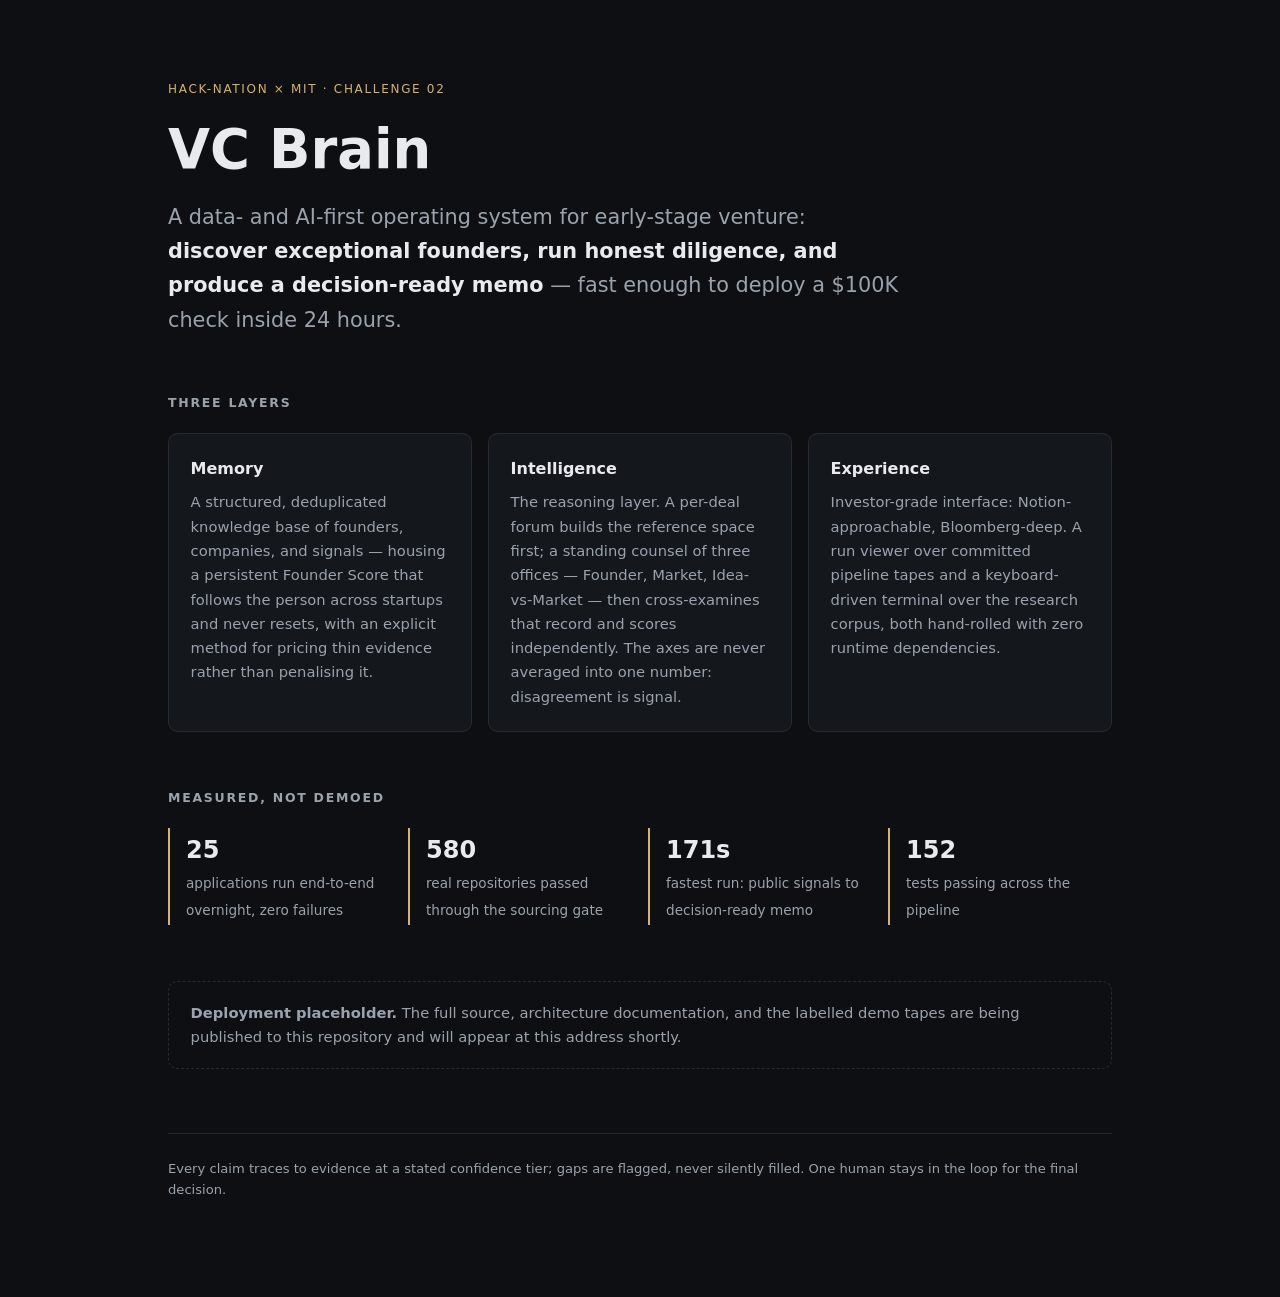
==== index.html @ b16a6fda "Deployment placeholder for the VC Brain submission Self-contained landing page plus the GitHub Pages" ====
<!doctype html>
<html lang="en">
<head>
<meta charset="utf-8">
<meta name="viewport" content="width=device-width, initial-scale=1">
<title>VC Brain — an AI operating system for early-stage venture</title>
<meta name="description" content="Discover exceptional founders, run honest diligence, and produce a decision-ready memo — fast enough to deploy a $100K check inside 24 hours.">
<style>
  :root {
    --bg: #0d0f12; --panel: #14171c; --line: #262b33;
    --ink: #e8eaed; --dim: #9aa3ad; --accent: #d8b26a;
  }
  * { box-sizing: border-box; }
  body {
    margin: 0; background: var(--bg); color: var(--ink);
    font: 16px/1.65 ui-sans-serif, -apple-system, "Segoe UI", Inter, system-ui, sans-serif;
    -webkit-font-smoothing: antialiased;
  }
  .wrap { max-width: 62rem; margin: 0 auto; padding: 5rem 1.5rem 6rem; }
  .eyebrow {
    font-size: .75rem; letter-spacing: .14em; text-transform: uppercase;
    color: var(--accent); margin: 0 0 1.25rem;
  }
  h1 { font-size: clamp(2.1rem, 6vw, 3.4rem); line-height: 1.1; margin: 0 0 1.25rem; font-weight: 600; }
  .lede { font-size: clamp(1.05rem, 2.4vw, 1.3rem); color: var(--dim); max-width: 46rem; margin: 0 0 3.5rem; }
  .lede strong { color: var(--ink); font-weight: 600; }
  h2 {
    font-size: .78rem; letter-spacing: .14em; text-transform: uppercase;
    color: var(--dim); margin: 3.5rem 0 1.25rem; font-weight: 600;
  }
  .layers { display: grid; gap: 1rem; grid-template-columns: repeat(auto-fit, minmax(15rem, 1fr)); }
  .card { background: var(--panel); border: 1px solid var(--line); border-radius: .6rem; padding: 1.35rem; }
  .card h3 { margin: 0 0 .5rem; font-size: 1rem; font-weight: 600; }
  .card p { margin: 0; color: var(--dim); font-size: .92rem; }
  .stats { display: grid; gap: 1rem; grid-template-columns: repeat(auto-fit, minmax(11rem, 1fr)); }
  .stat { border-left: 2px solid var(--accent); padding: .15rem 0 .15rem 1rem; }
  .stat b { display: block; font-size: 1.5rem; font-weight: 600; font-variant-numeric: tabular-nums; }
  .stat span { color: var(--dim); font-size: .85rem; }
  .note {
    margin-top: 3.5rem; padding: 1.15rem 1.35rem; border: 1px dashed var(--line);
    border-radius: .6rem; color: var(--dim); font-size: .92rem;
  }
  footer { margin-top: 4rem; padding-top: 1.5rem; border-top: 1px solid var(--line); color: var(--dim); font-size: .82rem; }
  a { color: var(--accent); }
</style>
</head>
<body>
<div class="wrap">
  <p class="eyebrow">Hack-Nation × MIT · Challenge 02</p>
  <h1>VC Brain</h1>
  <p class="lede">
    A data- and AI-first operating system for early-stage venture: <strong>discover
    exceptional founders, run honest diligence, and produce a decision-ready memo</strong>
    — fast enough to deploy a $100K check inside 24 hours.
  </p>

  <h2>Three layers</h2>
  <div class="layers">
    <div class="card">
      <h3>Memory</h3>
      <p>A structured, deduplicated knowledge base of founders, companies, and signals —
      housing a persistent Founder Score that follows the person across startups and
      never resets, with an explicit method for pricing thin evidence rather than
      penalising it.</p>
    </div>
    <div class="card">
      <h3>Intelligence</h3>
      <p>The reasoning layer. A per-deal forum builds the reference space first; a
      standing counsel of three offices — Founder, Market, Idea-vs-Market — then
      cross-examines that record and scores independently. The axes are never
      averaged into one number: disagreement is signal.</p>
    </div>
    <div class="card">
      <h3>Experience</h3>
      <p>Investor-grade interface: Notion-approachable, Bloomberg-deep. A run viewer
      over committed pipeline tapes and a keyboard-driven terminal over the research
      corpus, both hand-rolled with zero runtime dependencies.</p>
    </div>
  </div>

  <h2>Measured, not demoed</h2>
  <div class="stats">
    <div class="stat"><b>25</b><span>applications run end-to-end overnight, zero failures</span></div>
    <div class="stat"><b>580</b><span>real repositories passed through the sourcing gate</span></div>
    <div class="stat"><b>171s</b><span>fastest run: public signals to decision-ready memo</span></div>
    <div class="stat"><b>152</b><span>tests passing across the pipeline</span></div>
  </div>

  <p class="note">
    <strong>Deployment placeholder.</strong> The full source, architecture
    documentation, and the labelled demo tapes are being published to this repository
    and will appear at this address shortly.
  </p>

  <footer>
    Every claim traces to evidence at a stated confidence tier; gaps are flagged, never
    silently filled. One human stays in the loop for the final decision.
  </footer>
</div>
</body>
</html>
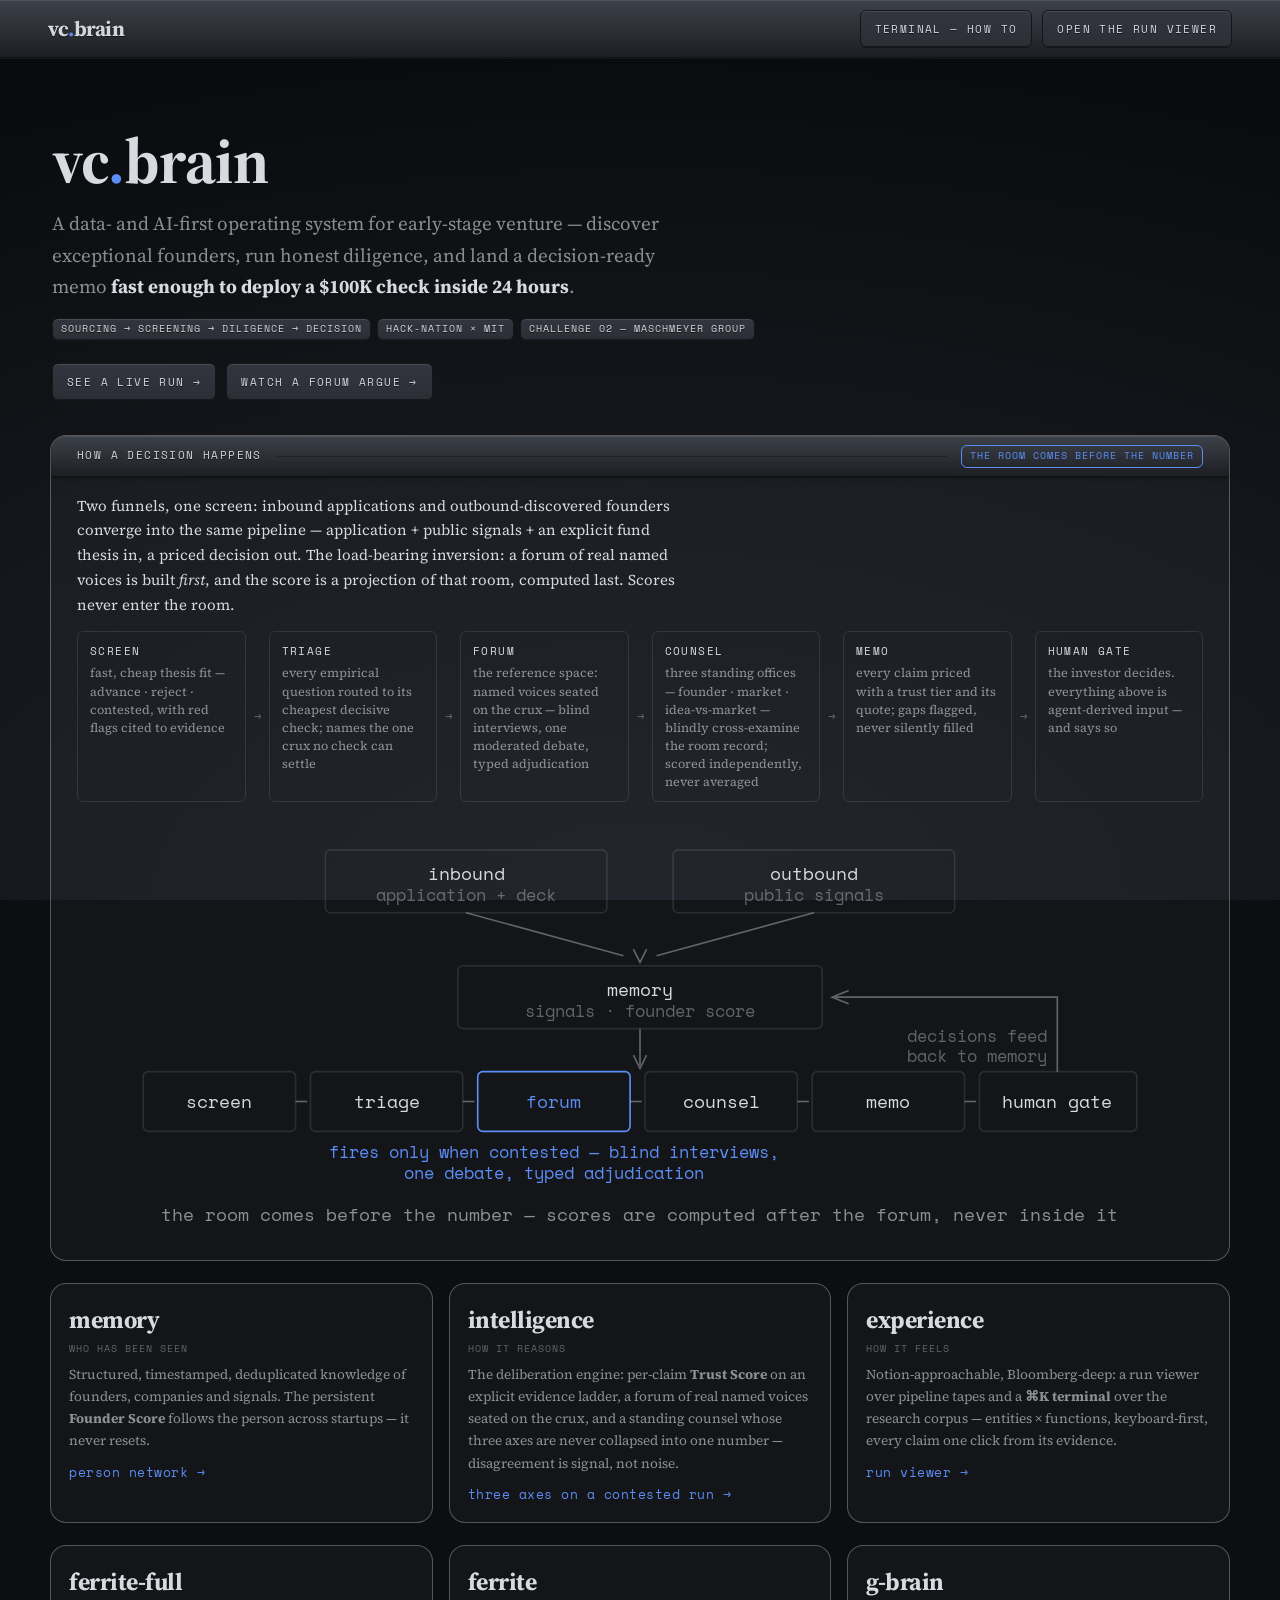
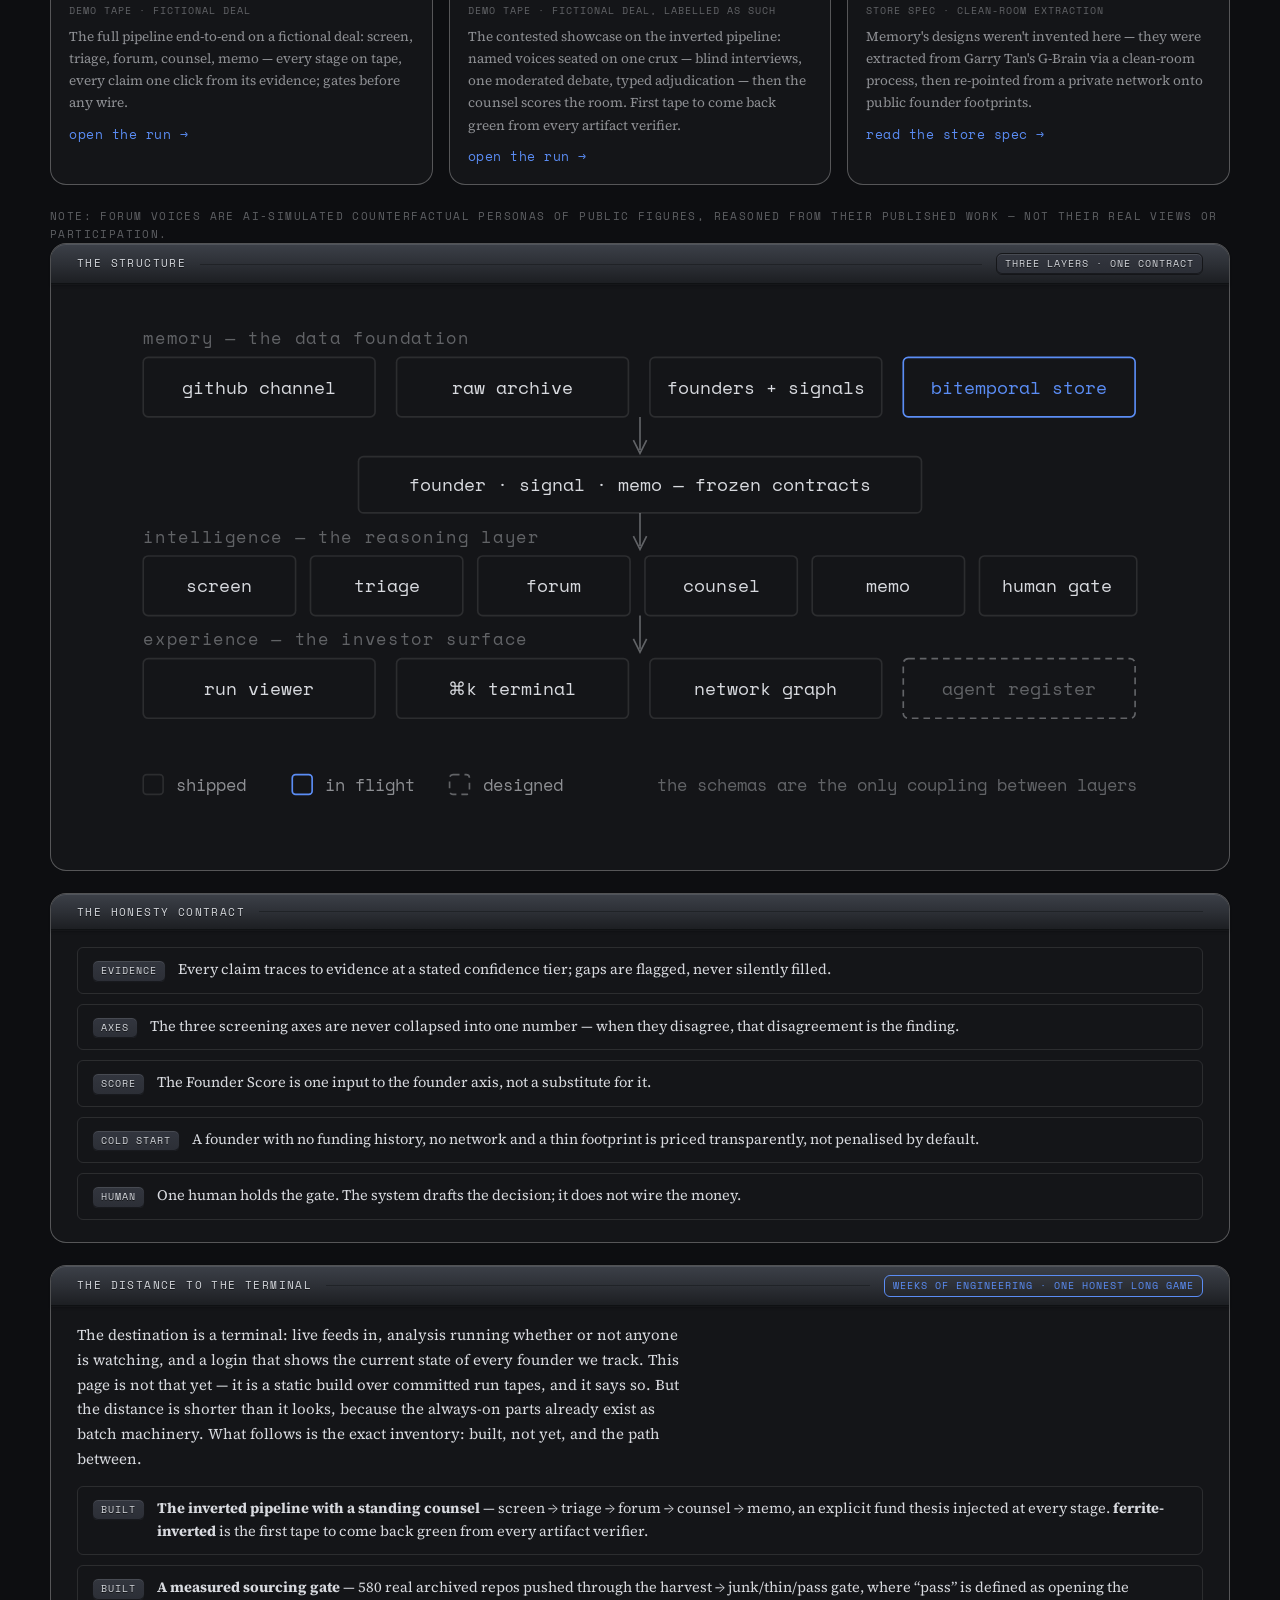
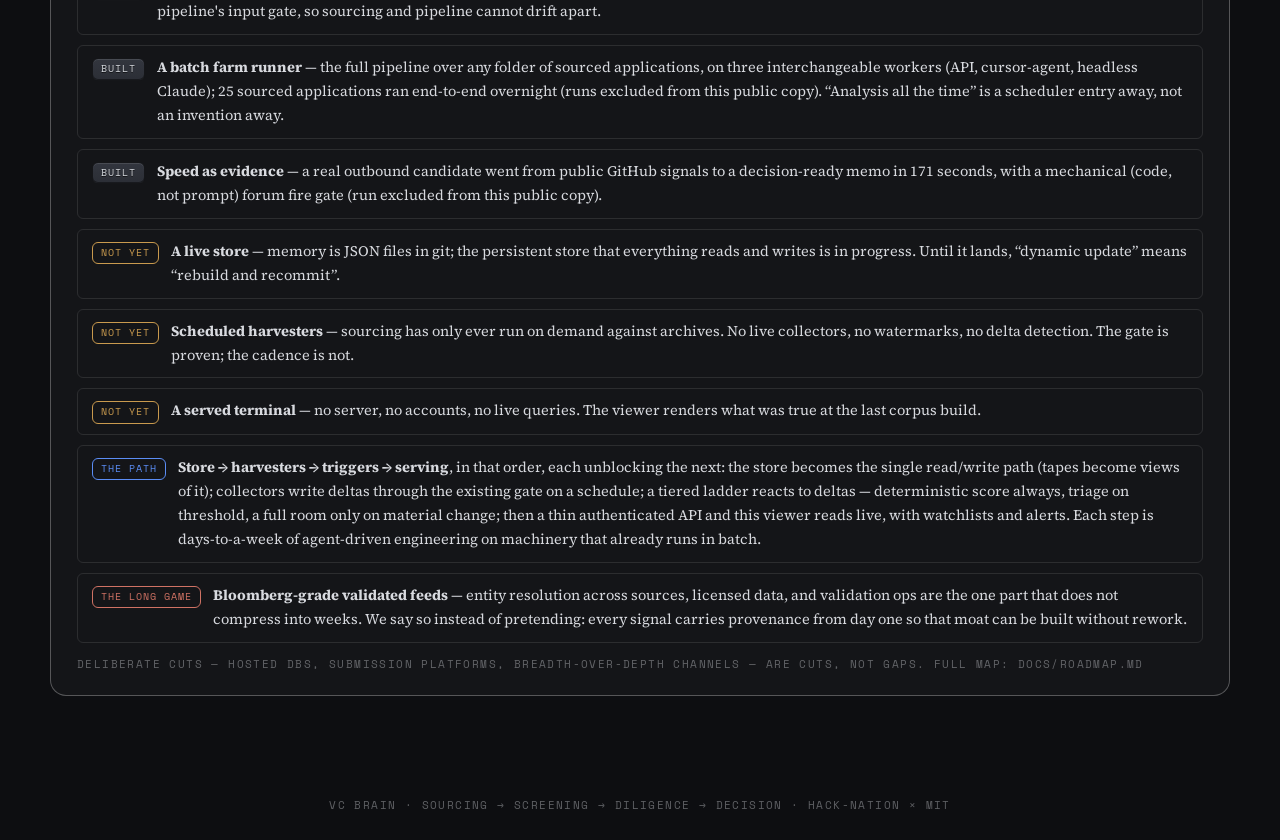
==== commit 517af6b6: "VC Brain — public hackathon submission Curated public export: intelligence pipeline (prompts, schema" ====
--- a/index.html
+++ b/index.html
@@ -1,101 +1,322 @@
-<!doctype html>
+<!DOCTYPE html>
 <html lang="en">
 <head>
-<meta charset="utf-8">
-<meta name="viewport" content="width=device-width, initial-scale=1">
-<title>VC Brain — an AI operating system for early-stage venture</title>
-<meta name="description" content="Discover exceptional founders, run honest diligence, and produce a decision-ready memo — fast enough to deploy a $100K check inside 24 hours.">
-<style>
-  :root {
-    --bg: #0d0f12; --panel: #14171c; --line: #262b33;
-    --ink: #e8eaed; --dim: #9aa3ad; --accent: #d8b26a;
-  }
-  * { box-sizing: border-box; }
-  body {
-    margin: 0; background: var(--bg); color: var(--ink);
-    font: 16px/1.65 ui-sans-serif, -apple-system, "Segoe UI", Inter, system-ui, sans-serif;
-    -webkit-font-smoothing: antialiased;
-  }
-  .wrap { max-width: 62rem; margin: 0 auto; padding: 5rem 1.5rem 6rem; }
-  .eyebrow {
-    font-size: .75rem; letter-spacing: .14em; text-transform: uppercase;
-    color: var(--accent); margin: 0 0 1.25rem;
-  }
-  h1 { font-size: clamp(2.1rem, 6vw, 3.4rem); line-height: 1.1; margin: 0 0 1.25rem; font-weight: 600; }
-  .lede { font-size: clamp(1.05rem, 2.4vw, 1.3rem); color: var(--dim); max-width: 46rem; margin: 0 0 3.5rem; }
-  .lede strong { color: var(--ink); font-weight: 600; }
-  h2 {
-    font-size: .78rem; letter-spacing: .14em; text-transform: uppercase;
-    color: var(--dim); margin: 3.5rem 0 1.25rem; font-weight: 600;
-  }
-  .layers { display: grid; gap: 1rem; grid-template-columns: repeat(auto-fit, minmax(15rem, 1fr)); }
-  .card { background: var(--panel); border: 1px solid var(--line); border-radius: .6rem; padding: 1.35rem; }
-  .card h3 { margin: 0 0 .5rem; font-size: 1rem; font-weight: 600; }
-  .card p { margin: 0; color: var(--dim); font-size: .92rem; }
-  .stats { display: grid; gap: 1rem; grid-template-columns: repeat(auto-fit, minmax(11rem, 1fr)); }
-  .stat { border-left: 2px solid var(--accent); padding: .15rem 0 .15rem 1rem; }
-  .stat b { display: block; font-size: 1.5rem; font-weight: 600; font-variant-numeric: tabular-nums; }
-  .stat span { color: var(--dim); font-size: .85rem; }
-  .note {
-    margin-top: 3.5rem; padding: 1.15rem 1.35rem; border: 1px dashed var(--line);
-    border-radius: .6rem; color: var(--dim); font-size: .92rem;
-  }
-  footer { margin-top: 4rem; padding-top: 1.5rem; border-top: 1px solid var(--line); color: var(--dim); font-size: .82rem; }
-  a { color: var(--accent); }
-</style>
+  <meta charset="utf-8">
+  <title>vc.brain — a data- and AI-first operating system for early-stage venture</title>
+  <meta name="viewport" content="width=device-width,initial-scale=1">
+  <link rel="preconnect" href="https://fonts.googleapis.com">
+  <link rel="preconnect" href="https://fonts.gstatic.com" crossorigin>
+  <link href="https://fonts.googleapis.com/css2?family=Source+Serif+4:ital,opsz,wght@0,8..60,400;0,8..60,600;0,8..60,700;1,8..60,400&family=Space+Mono:wght@400;700&display=swap" rel="stylesheet">
+  <link rel="stylesheet" href="experience/skeleton.css">
+  <link rel="stylesheet" href="experience/app.css?v=2026-07-21-2">
+  <link rel="stylesheet" href="experience/landing.css?v=2026-07-19-1">
+  <link rel="stylesheet" href="experience/skins/alu.css">
+  <link rel="stylesheet" href="experience/skins/glass.css">
+  <script>
+    // Skin/theme LOCKED to dark aluminium (operator decision, bead
+    // vc-brain-toe.5, 2026-07-21) — matches the run viewer's lock. No
+    // switching, no localStorage branching; glass-driver never mounts.
+    document.documentElement.classList.add('skin-alu', 'theme-dark');
+  </script>
 </head>
 <body>
-<div class="wrap">
-  <p class="eyebrow">Hack-Nation × MIT · Challenge 02</p>
-  <h1>VC Brain</h1>
-  <p class="lede">
-    A data- and AI-first operating system for early-stage venture: <strong>discover
-    exceptional founders, run honest diligence, and produce a decision-ready memo</strong>
-    — fast enough to deploy a $100K check inside 24 hours.
-  </p>
-
-  <h2>Three layers</h2>
-  <div class="layers">
-    <div class="card">
-      <h3>Memory</h3>
-      <p>A structured, deduplicated knowledge base of founders, companies, and signals —
-      housing a persistent Founder Score that follows the person across startups and
-      never resets, with an explicit method for pricing thin evidence rather than
-      penalising it.</p>
+
+<div class="band-flash" aria-hidden="true"></div>
+
+<header class="topbar" data-skin="bar">
+  <a class="brand" href="./">vc<span class="brand-dot">.</span>brain</a>
+  <div class="topbar-tools">
+    <a class="sk-btn" data-skin="btn" href="experience/howto.html">terminal — how to</a>
+    <a class="sk-btn" data-skin="btn" href="experience/?run=ferrite-full&view=overview">open the run viewer</a>
+  </div>
+</header>
+
+<main class="land">
+
+  <section class="land-hero">
+    <h1>vc<span class="brand-dot">.</span>brain</h1>
+    <p class="land-tag">A data- and AI-first operating system for early-stage venture —
+      discover exceptional founders, run honest diligence, and land a decision-ready memo
+      <strong>fast enough to deploy a $100K check inside 24 hours</strong>.</p>
+    <div class="axis-chips">
+      <span class="sk-chip">sourcing → screening → diligence → decision</span>
+      <span class="sk-chip">hack-nation × mit</span>
+      <span class="sk-chip">challenge 02 — maschmeyer group</span>
     </div>
-    <div class="card">
-      <h3>Intelligence</h3>
-      <p>The reasoning layer. A per-deal forum builds the reference space first; a
-      standing counsel of three offices — Founder, Market, Idea-vs-Market — then
-      cross-examines that record and scores independently. The axes are never
-      averaged into one number: disagreement is signal.</p>
+    <div class="land-cta">
+      <a class="sk-btn" data-skin="btn" href="experience/?run=ferrite-full&view=overview">see a live run →</a>
+      <a class="sk-btn" data-skin="btn" href="experience/?run=ferrite-inverted&view=forum">watch a forum argue →</a>
     </div>
-    <div class="card">
-      <h3>Experience</h3>
-      <p>Investor-grade interface: Notion-approachable, Bloomberg-deep. A run viewer
-      over committed pipeline tapes and a keyboard-driven terminal over the research
-      corpus, both hand-rolled with zero runtime dependencies.</p>
+  </section>
+
+  <section class="run-card">
+    <div class="card-head"><span class="sk-label">how a decision happens</span><span class="rule"></span>
+      <span class="sk-chip blue">the room comes before the number</span></div>
+    <p class="flow-intro">Two funnels, one screen: inbound applications and outbound-discovered
+      founders converge into the same pipeline — application + public signals + an explicit
+      fund thesis in, a priced decision out. The load-bearing inversion: a forum of real
+      named voices is built <em>first</em>, and the score is a projection of that room,
+      computed last. Scores never enter the room.</p>
+    <div class="land-flow">
+      <div class="flow-step"><span class="sk-label">screen</span>
+        <p>fast, cheap thesis fit — advance · reject · contested, with red flags cited to evidence</p></div>
+      <span class="flow-arrow">→</span>
+      <div class="flow-step"><span class="sk-label">triage</span>
+        <p>every empirical question routed to its cheapest decisive check; names the one crux no check can settle</p></div>
+      <span class="flow-arrow">→</span>
+      <div class="flow-step"><span class="sk-label">forum</span>
+        <p>the reference space: named voices seated on the crux — blind interviews, one moderated debate, typed adjudication</p></div>
+      <span class="flow-arrow">→</span>
+      <div class="flow-step"><span class="sk-label">counsel</span>
+        <p>three standing offices — founder · market · idea-vs-market — blindly cross-examine the room record; scored independently, never averaged</p></div>
+      <span class="flow-arrow">→</span>
+      <div class="flow-step"><span class="sk-label">memo</span>
+        <p>every claim priced with a trust tier and its quote; gaps flagged, never silently filled</p></div>
+      <span class="flow-arrow">→</span>
+      <div class="flow-step"><span class="sk-label">human gate</span>
+        <p>the investor decides. everything above is agent-derived input — and says so</p></div>
     </div>
+    <svg width="100%" viewBox="0 0 680 252" role="img" aria-label="workflow: two funnels converge into memory, then screen, triage, forum, axes, memo, human gate; decisions feed back into memory" style="display:block;margin-top:18px">
+      <title>how a decision flows</title>
+      <g style="font-family:var(--font-mono);font-size:11px">
+        <rect x="150" y="18" width="170" height="38" rx="3" style="fill:none;stroke:var(--line-soft)"/>
+        <text x="235" y="36" text-anchor="middle" style="fill:var(--ink)">inbound</text>
+        <text x="235" y="49" text-anchor="middle" style="fill:var(--ink-faint);font-size:10px">application + deck</text>
+        <rect x="360" y="18" width="170" height="38" rx="3" style="fill:none;stroke:var(--line-soft)"/>
+        <text x="445" y="36" text-anchor="middle" style="fill:var(--ink)">outbound</text>
+        <text x="445" y="49" text-anchor="middle" style="fill:var(--ink-faint);font-size:10px">public signals</text>
+        <path d="M235 56 L330 82" style="stroke:var(--ink-faint);fill:none"/>
+        <path d="M445 56 L350 82" style="stroke:var(--ink-faint);fill:none"/>
+        <path d="M336 78 L340 86 L344 78" style="stroke:var(--ink-faint);fill:none"/>
+        <rect x="230" y="88" width="220" height="38" rx="3" style="fill:none;stroke:var(--line-soft)"/>
+        <text x="340" y="106" text-anchor="middle" style="fill:var(--ink)">memory</text>
+        <text x="340" y="119" text-anchor="middle" style="fill:var(--ink-faint);font-size:10px">signals · founder score</text>
+        <path d="M340 126 L340 148 M336 142 L340 150 L344 142" style="stroke:var(--ink-faint);fill:none"/>
+        <rect x="40" y="152" width="92" height="36" rx="3" style="fill:none;stroke:var(--line-soft)"/>
+        <text x="86" y="174" text-anchor="middle" style="fill:var(--ink)">screen</text>
+        <rect x="141" y="152" width="92" height="36" rx="3" style="fill:none;stroke:var(--line-soft)"/>
+        <text x="187" y="174" text-anchor="middle" style="fill:var(--ink)">triage</text>
+        <rect x="242" y="152" width="92" height="36" rx="3" style="fill:none;stroke:var(--blue)"/>
+        <text x="288" y="174" text-anchor="middle" style="fill:var(--blue)">forum</text>
+        <rect x="343" y="152" width="92" height="36" rx="3" style="fill:none;stroke:var(--line-soft)"/>
+        <text x="389" y="174" text-anchor="middle" style="fill:var(--ink)">counsel</text>
+        <rect x="444" y="152" width="92" height="36" rx="3" style="fill:none;stroke:var(--line-soft)"/>
+        <text x="490" y="174" text-anchor="middle" style="fill:var(--ink)">memo</text>
+        <rect x="545" y="152" width="95" height="36" rx="3" style="fill:none;stroke:var(--line-soft)"/>
+        <text x="592" y="174" text-anchor="middle" style="fill:var(--ink)">human gate</text>
+        <path d="M132 170 L139 170 M141 152 L141 152" style="stroke:var(--ink-faint)"/>
+        <path d="M233 170 L240 170" style="stroke:var(--ink-faint)"/>
+        <path d="M334 170 L341 170" style="stroke:var(--ink-faint)"/>
+        <path d="M435 170 L442 170" style="stroke:var(--ink-faint)"/>
+        <path d="M536 170 L543 170" style="stroke:var(--ink-faint)"/>
+        <path d="M592 152 L592 107 L458 107 M466 103 L456 107 L466 111" style="stroke:var(--ink-faint);fill:none"/>
+        <text x="586" y="134" text-anchor="end" style="fill:var(--ink-faint);font-size:10px">decisions feed</text>
+        <text x="586" y="146" text-anchor="end" style="fill:var(--ink-faint);font-size:10px">back to memory</text>
+        <text x="288" y="204" text-anchor="middle" style="fill:var(--blue);font-size:10px">fires only when contested — blind interviews,</text>
+        <text x="288" y="217" text-anchor="middle" style="fill:var(--blue);font-size:10px">one debate, typed adjudication</text>
+        <text x="340" y="242" text-anchor="middle" style="fill:var(--ink-muted)">the room comes before the number — scores are computed after the forum, never inside it</text>
+      </g>
+    </svg>
+  </section>
+
+  <div class="land-grid">
+    <a class="over-card" href="experience/?run=ferrite-inverted&view=network">
+      <span class="layer-name">memory</span>
+      <span class="layer-sub">who has been seen</span>
+      <p>Structured, timestamped, deduplicated knowledge of founders, companies and signals.
+        The persistent <strong>Founder Score</strong> follows the person across startups —
+        it never resets.</p>
+      <div class="card-go">person network →</div>
+    </a>
+    <a class="over-card" href="experience/?run=ferrite-inverted&view=axes">
+      <span class="layer-name">intelligence</span>
+      <span class="layer-sub">how it reasons</span>
+      <p>The deliberation engine: per-claim <strong>Trust Score</strong> on an explicit
+        evidence ladder, a forum of real named voices seated on the crux, and a standing
+        counsel whose three axes are never collapsed into one number — disagreement is
+        signal, not noise.</p>
+      <div class="card-go">three axes on a contested run →</div>
+    </a>
+    <a class="over-card" href="experience/?run=ferrite-full&view=overview">
+      <span class="layer-name">experience</span>
+      <span class="layer-sub">how it feels</span>
+      <p>Notion-approachable, Bloomberg-deep: a run viewer over pipeline tapes and a
+        <strong>⌘K terminal</strong> over the research corpus — entities × functions,
+        keyboard-first, every claim one click from its evidence.</p>
+      <div class="card-go">run viewer →</div>
+    </a>
   </div>
 
-  <h2>Measured, not demoed</h2>
-  <div class="stats">
-    <div class="stat"><b>25</b><span>applications run end-to-end overnight, zero failures</span></div>
-    <div class="stat"><b>580</b><span>real repositories passed through the sourcing gate</span></div>
-    <div class="stat"><b>171s</b><span>fastest run: public signals to decision-ready memo</span></div>
-    <div class="stat"><b>152</b><span>tests passing across the pipeline</span></div>
+  <div class="land-grid">
+    <a class="over-card" href="experience/?run=ferrite-full&view=overview">
+      <span class="layer-name">ferrite-full</span>
+      <span class="layer-sub">demo tape · fictional deal</span>
+      <p>The full pipeline end-to-end on a fictional deal: screen, triage, forum, counsel,
+        memo — every stage on tape, every claim one click from its evidence; gates before
+        any wire.</p>
+      <div class="card-go">open the run →</div>
+    </a>
+    <a class="over-card" href="experience/?run=ferrite-inverted&view=overview">
+      <span class="layer-name">ferrite</span>
+      <span class="layer-sub">demo tape · fictional deal, labelled as such</span>
+      <p>The contested showcase on the inverted pipeline: named voices seated on one crux —
+        blind interviews, one moderated debate, typed adjudication — then the counsel scores
+        the room. First tape to come back green from every artifact verifier.</p>
+      <div class="card-go">open the run →</div>
+    </a>
+    <a class="over-card" href="research/gbrain/specs/store-organ.md">
+      <span class="layer-name">g-brain</span>
+      <span class="layer-sub">store spec · clean-room extraction</span>
+      <p>Memory's designs weren't invented here — they were extracted from Garry Tan's
+        G-Brain via a clean-room process, then re-pointed from a private
+        network onto public founder footprints.</p>
+      <div class="card-go">read the store spec →</div>
+    </a>
   </div>
 
-  <p class="note">
-    <strong>Deployment placeholder.</strong> The full source, architecture
-    documentation, and the labelled demo tapes are being published to this repository
-    and will appear at this address shortly.
-  </p>
-
-  <footer>
-    Every claim traces to evidence at a stated confidence tier; gaps are flagged, never
-    silently filled. One human stays in the loop for the final decision.
-  </footer>
-</div>
+  <p class="ledger-note sk-label">note: forum voices are AI-simulated counterfactual personas
+    of public figures, reasoned from their published work — not their real views or
+    participation.</p>
+
+  <section class="run-card">
+    <div class="card-head"><span class="sk-label">the structure</span><span class="rule"></span>
+      <span class="sk-chip">three layers · one contract</span></div>
+    <svg width="100%" viewBox="0 0 680 330" role="img" aria-label="technical structure: memory, frozen contracts, intelligence, experience layers with build status" style="display:block">
+      <title>the technical structure</title>
+      <g style="font-family:var(--font-mono);font-size:11px">
+        <text x="40" y="26" style="fill:var(--ink-faint);font-size:10px;letter-spacing:1px">memory — the data foundation</text>
+        <rect x="40" y="34" width="140" height="36" rx="3" style="fill:none;stroke:var(--line-soft)"/>
+        <text x="110" y="56" text-anchor="middle" style="fill:var(--ink)">github channel</text>
+        <rect x="193" y="34" width="140" height="36" rx="3" style="fill:none;stroke:var(--line-soft)"/>
+        <text x="263" y="56" text-anchor="middle" style="fill:var(--ink)">raw archive</text>
+        <rect x="346" y="34" width="140" height="36" rx="3" style="fill:none;stroke:var(--line-soft)"/>
+        <text x="416" y="56" text-anchor="middle" style="fill:var(--ink)">founders + signals</text>
+        <rect x="499" y="34" width="140" height="36" rx="3" style="fill:none;stroke:var(--blue)"/>
+        <text x="569" y="56" text-anchor="middle" style="fill:var(--blue)">bitemporal store</text>
+        <path d="M340 70 L340 90 M336 84 L340 92 L344 84" style="stroke:var(--ink-faint);fill:none"/>
+        <rect x="170" y="94" width="340" height="34" rx="3" style="fill:none;stroke:var(--line-soft)"/>
+        <text x="340" y="115" text-anchor="middle" style="fill:var(--ink)">founder · signal · memo — frozen contracts</text>
+        <path d="M340 128 L340 148 M336 142 L340 150 L344 142" style="stroke:var(--ink-faint);fill:none"/>
+        <text x="40" y="146" style="fill:var(--ink-faint);font-size:10px;letter-spacing:1px">intelligence — the reasoning layer</text>
+        <rect x="40" y="154" width="92" height="36" rx="3" style="fill:none;stroke:var(--line-soft)"/>
+        <text x="86" y="176" text-anchor="middle" style="fill:var(--ink)">screen</text>
+        <rect x="141" y="154" width="92" height="36" rx="3" style="fill:none;stroke:var(--line-soft)"/>
+        <text x="187" y="176" text-anchor="middle" style="fill:var(--ink)">triage</text>
+        <rect x="242" y="154" width="92" height="36" rx="3" style="fill:none;stroke:var(--line-soft)"/>
+        <text x="288" y="176" text-anchor="middle" style="fill:var(--ink)">forum</text>
+        <rect x="343" y="154" width="92" height="36" rx="3" style="fill:none;stroke:var(--line-soft)"/>
+        <text x="389" y="176" text-anchor="middle" style="fill:var(--ink)">counsel</text>
+        <rect x="444" y="154" width="92" height="36" rx="3" style="fill:none;stroke:var(--line-soft)"/>
+        <text x="490" y="176" text-anchor="middle" style="fill:var(--ink)">memo</text>
+        <rect x="545" y="154" width="95" height="36" rx="3" style="fill:none;stroke:var(--line-soft)"/>
+        <text x="592" y="176" text-anchor="middle" style="fill:var(--ink)">human gate</text>
+        <path d="M340 190 L340 210 M336 204 L340 212 L344 204" style="stroke:var(--ink-faint);fill:none"/>
+        <text x="40" y="208" style="fill:var(--ink-faint);font-size:10px;letter-spacing:1px">experience — the investor surface</text>
+        <rect x="40" y="216" width="140" height="36" rx="3" style="fill:none;stroke:var(--line-soft)"/>
+        <text x="110" y="238" text-anchor="middle" style="fill:var(--ink)">run viewer</text>
+        <rect x="193" y="216" width="140" height="36" rx="3" style="fill:none;stroke:var(--line-soft)"/>
+        <text x="263" y="238" text-anchor="middle" style="fill:var(--ink)">⌘k terminal</text>
+        <rect x="346" y="216" width="140" height="36" rx="3" style="fill:none;stroke:var(--line-soft)"/>
+        <text x="416" y="238" text-anchor="middle" style="fill:var(--ink)">network graph</text>
+        <rect x="499" y="216" width="140" height="36" rx="3" style="fill:none;stroke:var(--ink-faint);stroke-dasharray:4 3"/>
+        <text x="569" y="238" text-anchor="middle" style="fill:var(--ink-faint)">agent register</text>
+        <rect x="40" y="286" width="12" height="12" rx="2" style="fill:none;stroke:var(--line-soft)"/>
+        <text x="60" y="296" style="fill:var(--ink-muted);font-size:10px">shipped</text>
+        <rect x="130" y="286" width="12" height="12" rx="2" style="fill:none;stroke:var(--blue)"/>
+        <text x="150" y="296" style="fill:var(--ink-muted);font-size:10px">in flight</text>
+        <rect x="225" y="286" width="12" height="12" rx="2" style="fill:none;stroke:var(--ink-faint);stroke-dasharray:4 3"/>
+        <text x="245" y="296" style="fill:var(--ink-muted);font-size:10px">designed</text>
+        <text x="640" y="296" text-anchor="end" style="fill:var(--ink-faint);font-size:10px">the schemas are the only coupling between layers</text>
+      </g>
+    </svg>
+  </section>
+
+  <section class="run-card">
+    <div class="card-head"><span class="sk-label">the honesty contract</span><span class="rule"></span></div>
+    <ul class="commit-list">
+      <li><span class="sk-chip">evidence</span><span>Every claim traces to evidence at a stated
+        confidence tier; gaps are flagged, never silently filled.</span></li>
+      <li><span class="sk-chip">axes</span><span>The three screening axes are never collapsed into
+        one number — when they disagree, that disagreement is the finding.</span></li>
+      <li><span class="sk-chip">score</span><span>The Founder Score is one input to the founder
+        axis, not a substitute for it.</span></li>
+      <li><span class="sk-chip">cold start</span><span>A founder with no funding history, no
+        network and a thin footprint is priced transparently, not penalised by default.</span></li>
+      <li><span class="sk-chip">human</span><span>One human holds the gate. The system drafts the
+        decision; it does not wire the money.</span></li>
+    </ul>
+  </section>
+
+  <section class="run-card">
+    <div class="card-head"><span class="sk-label">the distance to the terminal</span><span class="rule"></span>
+      <span class="sk-chip blue">weeks of engineering · one honest long game</span></div>
+    <p class="flow-intro">The destination is a terminal: live feeds in, analysis running whether
+      or not anyone is watching, and a login that shows the current state of every founder we
+      track. This page is not that yet — it is a static build over committed run tapes, and it
+      says so. But the distance is shorter than it looks, because the always-on parts already
+      exist as batch machinery. What follows is the exact inventory: built, not yet, and the
+      path between.</p>
+    <ul class="dir-list">
+      <li><span class="sk-chip">built</span><span><strong>The inverted pipeline with a standing
+        counsel</strong> — screen → triage → forum → counsel → memo, an explicit fund thesis
+        injected at every stage. <strong>ferrite-inverted</strong> is the first tape to come back
+        green from every artifact verifier.</span></li>
+      <li><span class="sk-chip">built</span><span><strong>A measured sourcing gate</strong> —
+        580 real archived repos pushed through the harvest → junk/thin/pass gate, where “pass” is
+        defined as opening the pipeline's input gate, so sourcing and pipeline cannot drift
+        apart.</span></li>
+      <li><span class="sk-chip">built</span><span><strong>A batch farm runner</strong> — the full
+        pipeline over any folder of sourced applications, on three interchangeable workers
+        (API, cursor-agent, headless Claude); 25 sourced applications ran end-to-end overnight (runs excluded from this public copy).
+        “Analysis all the time” is a scheduler entry away, not an invention away.</span></li>
+      <li><span class="sk-chip">built</span><span><strong>Speed as evidence</strong> — a real outbound
+        candidate went from public GitHub signals to a decision-ready memo in
+        171 seconds, with a mechanical (code, not prompt) forum fire gate (run excluded
+        from this public copy).</span></li>
+      <li><span class="sk-chip warn">not yet</span><span><strong>A live store</strong> — memory
+        is JSON files in git; the persistent store that everything reads and writes is in
+        progress. Until it lands, “dynamic update” means “rebuild and recommit”.</span></li>
+      <li><span class="sk-chip warn">not yet</span><span><strong>Scheduled harvesters</strong> —
+        sourcing has only ever run on demand against archives. No live collectors, no
+        watermarks, no delta detection. The gate is proven; the cadence is not.</span></li>
+      <li><span class="sk-chip warn">not yet</span><span><strong>A served terminal</strong> —
+        no server, no accounts, no live queries. The viewer renders what was true at the last
+        corpus build.</span></li>
+      <li><span class="sk-chip blue">the path</span><span><strong>Store → harvesters → triggers →
+        serving</strong>, in that order, each unblocking the next: the store becomes the single
+        read/write path (tapes become views of it); collectors write deltas through the existing
+        gate on a schedule; a tiered ladder reacts to deltas — deterministic score always, triage
+        on threshold, a full room only on material change; then a thin authenticated API and this
+        viewer reads live, with watchlists and alerts. Each step is days-to-a-week of
+        agent-driven engineering on machinery that already runs in batch.</span></li>
+      <li><span class="sk-chip bad">the long game</span><span><strong>Bloomberg-grade validated
+        feeds</strong> — entity resolution across sources, licensed data, and validation ops are
+        the one part that does not compress into weeks. We say so instead of pretending: every
+        signal carries provenance from day one so that moat can be built without
+        rework.</span></li>
+    </ul>
+    <p class="ledger-note sk-label">deliberate cuts — hosted DBs, submission platforms,
+      breadth-over-depth channels — are cuts, not gaps. full map: docs/ROADMAP.md</p>
+  </section>
+
+</main>
+
+<footer class="site-footer sk-label">
+  vc brain · sourcing → screening → diligence → decision · hack-nation × mit
+</footer>
+
+<script type="module">
+  // Scroll progress drives the skins' dichroic ring (same var the app writes).
+  let ticking = false;
+  const write = () => {
+    ticking = false;
+    const max = Math.max(1, document.documentElement.scrollHeight - innerHeight);
+    document.documentElement.style.setProperty('--scroll',
+      String(Math.min(1, Math.max(0, scrollY / max))));
+  };
+  addEventListener('scroll', () => {
+    if (!ticking) { ticking = true; requestAnimationFrame(write); }
+  }, { passive: true });
+</script>
 </body>
 </html>
--- a/experience/skeleton.css
+++ b/experience/skeleton.css
@@ -0,0 +1,162 @@
+/* ════════════════════════════════════════════════════════════════════════
+   VC BRAIN — SKELETON LAYER
+   The reveal-0 reference, per the author's private gallery shell contract: page wash +
+   thin 1px outline per element + glyph ink. NO material lives here — no
+   gradients, no bevels, no engraved shadows. Reactivity is BLUE ONLY
+   (hover = blue glow, press/activation = blue glyph). Skins are separate
+   layers (skins/*.css + optional driver) scoped under html.skin-* classes;
+   with no skin class this file IS the shipped look, byte-identical.
+   Source idiom: the author's private gallery system (skeleton layer).
+   ═══════════════════════════════════════════════════════════════════════ */
+
+:root {
+  --page-bg: #e6e1d8;
+  --page-wash: radial-gradient(125% 95% at 50% 0%, #ece9e3 0%, #d3cec5 58%, #bfbab0 100%);
+  --ink: #1f1f1f;
+  --ink-muted: rgba(31, 31, 31, 0.62);
+  --ink-faint: rgba(31, 31, 31, 0.4);
+  --line: rgba(0, 0, 0, 0.22);
+  --line-soft: rgba(0, 0, 0, 0.11);
+  --blue: #2f6df0;
+  --blue-glow: rgba(58, 123, 213, 0.38);
+  --ok: #3e7d52;
+  --warn: #a8742a;
+  --bad: #b04a3c;
+  --card-bg: rgba(255, 255, 255, 0.28);
+
+  --font-serif: 'Source Serif 4', serif;
+  --font-mono: 'Space Mono', monospace;
+  --line-height: 1.65;
+  --header-spacing: -0.5px;
+
+  /* subscript-button geometry, verbatim gallery tokens */
+  --sub-font-size: 11px;
+  --sub-letter-spacing: 1.4px;
+  --sub-radius: 6px;
+  --sub-pad-v: 9px;
+  --sub-pad-h: 14px;
+
+  --trans-fast: 0.3s ease;
+  --sk-hover-glow: 0 0 8px var(--blue-glow);
+  --sk-press-glow: 0 0 10px rgba(58, 123, 213, 0.5);
+  --scroll: 0; /* page scroll progress 0..1, driven by app.js for skin motion */
+  --col-width: 1180px; /* ONE central column token, all views (plan 23 §B2) */
+}
+
+html.theme-dark {
+  --page-bg: #0d0e11;
+  --page-wash: radial-gradient(125% 95% at 50% 100%, #1b1e25 0%, #14161b 56%, #0a0b0e 100%);
+  --ink: #d8dadf;
+  --ink-muted: rgba(216, 218, 223, 0.62);
+  --ink-faint: rgba(216, 218, 223, 0.4);
+  --line: rgba(255, 255, 255, 0.28);
+  --line-soft: rgba(255, 255, 255, 0.1);
+  --blue: #5b8df5;
+  --ok: #5da878;
+  --warn: #c99a4e;
+  --bad: #cf7264;
+  --card-bg: rgba(255, 255, 255, 0.03);
+}
+
+* { box-sizing: border-box; }
+
+html, body {
+  margin: 0;
+  padding: 0;
+  overflow-x: clip; /* viewport-bounded; wide content must wrap, never scroll */
+}
+
+body {
+  background-color: var(--page-bg);
+  color: var(--ink);
+  font-family: var(--font-serif);
+  font-size: 16px;
+  line-height: var(--line-height);
+  transition: background-color var(--trans-fast), color var(--trans-fast);
+}
+
+/* Fixed page wash as a pseudo-element — background-attachment:fixed triggers
+   compositor repaint bugs in embedded Chrome panes, this doesn't. */
+body::before {
+  content: '';
+  position: fixed;
+  inset: 0;
+  z-index: -2;
+  background-image: var(--page-wash);
+  transition: opacity var(--trans-fast);
+}
+
+h1, h2, h3, h4 {
+  font-family: var(--font-serif);
+  font-weight: 600;
+  letter-spacing: var(--header-spacing);
+  margin: 0;
+}
+
+/* ── skeleton primitives: shape + outline + blue reactivity, nothing else ── */
+
+.sk-panel {
+  background: var(--card-bg);
+  border: 1px solid var(--line);
+  border-radius: var(--sub-radius);
+}
+
+.sk-btn {
+  font-family: var(--font-mono);
+  font-size: var(--sub-font-size);
+  letter-spacing: var(--sub-letter-spacing);
+  text-transform: uppercase;
+  color: var(--ink);
+  background: transparent;
+  border: 1px solid var(--line);
+  border-radius: var(--sub-radius);
+  padding: var(--sub-pad-v) var(--sub-pad-h);
+  cursor: pointer;
+  transition: box-shadow var(--trans-fast), color var(--trans-fast);
+}
+.sk-btn:hover,
+.sk-btn:focus-visible {
+  box-shadow: var(--sk-hover-glow);
+  outline: none;
+}
+.sk-btn:active {
+  box-shadow: var(--sk-press-glow);
+  color: var(--blue);
+}
+.sk-btn[aria-pressed="true"],
+.sk-btn[aria-selected="true"],
+.sk-btn.active {
+  color: var(--blue);
+  border-color: var(--blue);
+}
+
+.sk-chip {
+  display: inline-block;
+  font-family: var(--font-mono);
+  font-size: 10px;
+  letter-spacing: 1px;
+  text-transform: uppercase;
+  border: 1px solid var(--line);
+  border-radius: var(--sub-radius);
+  padding: 2px 8px;
+  color: var(--ink-muted);
+  max-width: 100%;
+  white-space: normal;
+  overflow-wrap: anywhere;
+  vertical-align: middle;
+}
+.sk-chip.ok    { color: var(--ok);   border-color: var(--ok); }
+.sk-chip.warn  { color: var(--warn); border-color: var(--warn); }
+.sk-chip.bad   { color: var(--bad);  border-color: var(--bad); }
+.sk-chip.blue  { color: var(--blue); border-color: var(--blue); }
+
+.sk-label {
+  font-family: var(--font-mono);
+  font-size: var(--sub-font-size);
+  letter-spacing: var(--sub-letter-spacing);
+  text-transform: uppercase;
+  color: var(--ink-faint);
+}
+
+.mono { font-family: var(--font-mono); overflow-wrap: anywhere; }
+.muted { color: var(--ink-muted); }
--- a/experience/app.css
+++ b/experience/app.css
@@ -0,0 +1,475 @@
+/* Run-viewer app shell + content layout. STRUCTURE ONLY — material lives in
+   skins/*.css scoped under html.skin-*; skeleton.css is the resting look.
+   Overflow contract: viewport-bounded — long tokens wrap (overflow-wrap:
+   anywhere), flex/grid children get min-width:0. */
+
+body { padding: 0 clamp(16px, 4vw, 48px); }
+
+/* ── topbar: brand · view menu · tools ──────────────────────────────────── */
+.topbar {
+  position: sticky;
+  top: 0;
+  z-index: 20;
+  display: flex;
+  align-items: center;
+  justify-content: space-between;
+  gap: 14px;
+  flex-wrap: wrap;
+  margin: 0 clamp(-48px, -4vw, -16px);
+  padding: 10px clamp(16px, 4vw, 48px);
+  border-bottom: 1px solid var(--line-soft);
+  view-transition-name: topbar; /* frozen while views slide (gallery law) */
+}
+.brand {
+  font-family: var(--font-serif);
+  font-weight: 700;
+  font-size: 21px;
+  letter-spacing: var(--header-spacing);
+  color: inherit;
+  text-decoration: none;
+}
+.brand-dot { color: var(--blue); }
+.topbar-tools { display: flex; align-items: center; gap: 10px; flex-wrap: wrap; justify-content: flex-end; }
+
+/* ── view menu: kleos segmented bar — square hairline-seamed chips in a
+   bezel; only outer corners round; active chip goes blue ───────────────── */
+.view-menu {
+  display: inline-flex;
+  flex-wrap: wrap; /* kleos law: the bar wraps, the page never scrolls */
+  justify-content: center;
+  gap: 0;
+  padding: 4px;
+  border: 1px solid var(--line);
+  border-radius: 10px;
+  min-width: 0;
+  max-width: 100%;
+}
+.view-tab {
+  border: 0;
+  border-left: 1px solid var(--line-soft);
+  border-radius: 0;
+  padding: 7px 14px;
+  font-weight: 600;
+}
+.view-tab:first-of-type { border-left: 0; border-radius: 6px 0 0 6px; }
+.view-tab:last-of-type { border-radius: 0 6px 6px 0; }
+.view-tab[aria-selected="true"] {
+  border-color: transparent;
+  text-shadow: 0 0 6px rgba(58, 123, 213, 0.45);
+  box-shadow: 0 0 8px rgba(58, 123, 213, 0.32);
+}
+
+/* ── view-state machine: body[data-view-state] swaps sections in place ──── */
+.view { display: none; }
+body[data-view-state="overview"] #view-overview,
+body:not([data-view-state]) #view-overview { display: block; }
+body[data-view-state="screen"] #view-screen { display: block; }
+body[data-view-state="triage"] #view-triage { display: block; }
+body[data-view-state="axes"] #view-axes { display: block; }
+body[data-view-state="forum"] #view-forum { display: block; }
+body[data-view-state="memo"] #view-memo { display: block; }
+body[data-view-state="network"] #view-network { display: block; }
+body[data-view-state="entity"] #view-entity { display: block; }
+
+/* Directional slide between views (gallery nav.js / shell.css law) */
+@keyframes vt-slide-out-left  { to   { opacity: 0; transform: translateX(-7%); filter: blur(6px); } }
+@keyframes vt-slide-in-right  { from { opacity: 0; transform: translateX(7%);  filter: blur(6px); } }
+@keyframes vt-slide-out-right { to   { opacity: 0; transform: translateX(7%);  filter: blur(6px); } }
+@keyframes vt-slide-in-left   { from { opacity: 0; transform: translateX(-7%); filter: blur(6px); } }
+@media (prefers-reduced-motion: no-preference) {
+  ::view-transition-old(root), ::view-transition-new(root),
+  ::view-transition-group(topbar) {
+    animation-duration: 460ms;
+    animation-timing-function: cubic-bezier(0.32, 0.72, 0, 1);
+  }
+  html[data-vt-dir="forward"]::view-transition-old(root) { animation-name: vt-slide-out-left; }
+  html[data-vt-dir="forward"]::view-transition-new(root) { animation-name: vt-slide-in-right; }
+  html[data-vt-dir="back"]::view-transition-old(root) { animation-name: vt-slide-out-right; }
+  html[data-vt-dir="back"]::view-transition-new(root) { animation-name: vt-slide-in-left; }
+}
+
+/* ── settings drawer ────────────────────────────────────────────────────── */
+.settings-drawer {
+  position: fixed;
+  top: 64px;
+  right: clamp(16px, 4vw, 48px);
+  z-index: 30;
+  width: min(340px, calc(100vw - 32px));
+  border: 1px solid var(--line);
+  border-radius: var(--sub-radius);
+  background: var(--page-bg);
+}
+.drawer-head { margin-bottom: 0; }
+.drawer-body { padding: 16px 18px; display: flex; flex-direction: column; gap: 14px; }
+.drawer-row { display: flex; align-items: center; gap: 12px; flex-wrap: wrap; }
+.drawer-row .sk-label { flex: 0 0 64px; }
+.chip-row { display: flex; gap: 6px; flex-wrap: wrap; min-width: 0; }
+#settings-meta { margin: 0; }
+#settings-close { padding: 2px 9px; font-size: 13px; }
+
+/* ── main ───────────────────────────────────────────────────────────────── */
+#main {
+  max-width: var(--col-width);
+  margin: 0 auto;
+  padding: 24px 0 60px;
+}
+.view { min-height: 60vh; }
+
+.run-card {
+  position: relative; /* anchors skin ::before/::after rim + specular */
+  --card-pad-v: 22px;
+  --card-pad-h: 26px;
+  border: 1px solid var(--line);
+  border-radius: 16px; /* fc145 slab radius; skins may tighten */
+  background: var(--card-bg);
+  padding: var(--card-pad-v) var(--card-pad-h);
+  margin-bottom: 22px;
+  transition: opacity 0.55s ease, transform 0.55s ease;
+}
+.run-card.veiled, .over-card.veiled {
+  opacity: 0.08;
+  transform: translateY(6px);
+  pointer-events: none;
+}
+
+/* Card header: structural strip; skins dress it */
+.card-head {
+  display: flex;
+  align-items: baseline;
+  gap: 14px;
+  margin: calc(-1 * var(--card-pad-v, 22px)) calc(-1 * var(--card-pad-h, 26px)) 16px;
+  padding: 9px var(--card-pad-h, 26px);
+  border-bottom: 1px solid var(--line-soft);
+  border-radius: 15px 15px 0 0;
+}
+.card-head .sk-label {
+  flex: 0 1 auto;
+  min-width: 0;
+  overflow-wrap: anywhere;
+}
+.card-head .rule { flex: 1; min-width: 20px; border-top: 1px solid var(--line-soft); align-self: center; }
+
+/* ── hero + overview ────────────────────────────────────────────────────── */
+#hero { padding: 14px 2px; }
+.hero-row { display: flex; align-items: baseline; gap: 16px; flex-wrap: wrap; }
+.hero-name { font-size: 40px; font-weight: 700; overflow-wrap: anywhere; }
+.hero-verdict { font-size: 15px; padding: 4px 14px; }
+.hero-oneliner { margin: 6px 0 0; font-size: 18px; color: var(--ink-muted); font-style: italic; max-width: 72ch; }
+.hero-decision { margin-top: 10px; display: flex; gap: 10px; flex-wrap: wrap; align-items: center; }
+
+#overview-grid {
+  display: grid;
+  grid-template-columns: repeat(auto-fit, minmax(230px, 1fr));
+  gap: 16px;
+}
+.over-card {
+  position: relative; /* anchors skin ::before/::after rim + specular */
+  border: 1px solid var(--line);
+  border-radius: 16px;
+  background: var(--card-bg);
+  padding: 16px 18px;
+  cursor: pointer;
+  text-align: left;
+  font: inherit;
+  color: inherit;
+  min-width: 0;
+  transition: box-shadow var(--trans-fast), opacity 0.55s ease, transform 0.55s ease;
+}
+.over-card:hover, .over-card:focus-visible { box-shadow: var(--sk-hover-glow); outline: none; }
+.over-card .ov-head { display: flex; justify-content: space-between; align-items: baseline; gap: 8px; margin-bottom: 8px; }
+.over-card .ov-big { font-size: 26px; font-weight: 700; letter-spacing: var(--header-spacing); overflow-wrap: anywhere; }
+.over-card p { margin: 6px 0 0; font-size: 13.5px; color: var(--ink-muted); }
+.over-card .axis-chips { margin-top: 8px; }
+
+/* ── recommendation: the summarised decision below the overview metrics ── */
+#recommendation { margin-top: 16px; }
+.rec-row { display: grid; grid-template-columns: minmax(170px, 230px) 1fr; gap: 22px; }
+@media (max-width: 900px) { .rec-row { grid-template-columns: 1fr; gap: 12px; } }
+.rec-row > * { min-width: 0; }
+.rec-call { display: flex; flex-direction: column; align-items: flex-start; gap: 6px; }
+.rec-word {
+  font-size: 34px;
+  font-weight: 700;
+  letter-spacing: var(--header-spacing);
+  line-height: 1.15;
+  overflow-wrap: anywhere;
+}
+.rec-word.ok { color: var(--ok); }
+.rec-word.warn { color: var(--warn); }
+.rec-word.bad { color: var(--bad); }
+.rec-check { font-size: 13px; }
+.rec-body p { margin: 0; font-size: 15px; }
+.rec-foot { display: flex; gap: 10px; align-items: center; flex-wrap: wrap; margin-top: 12px; }
+
+/* ── screen ─────────────────────────────────────────────────────────────── */
+.flag-list { list-style: none; margin: 10px 0 0; padding: 0; display: flex; flex-direction: column; gap: 10px; }
+.flag-list li { border: 1px solid var(--line-soft); border-radius: var(--sub-radius); padding: 10px 14px; display: flex; gap: 12px; align-items: baseline; }
+.flag-list .sk-chip { flex: 0 0 auto; }
+.flag-list li > span:last-child { min-width: 0; }
+
+/* ── axes ───────────────────────────────────────────────────────────────── */
+.axes-grid { display: grid; grid-template-columns: repeat(3, 1fr); gap: 16px; }
+@media (max-width: 900px) { .axes-grid { grid-template-columns: 1fr; } }
+.axes-grid > * { min-width: 0; }
+.axis {
+  border: 1px solid var(--line-soft);
+  border-radius: var(--sub-radius);
+  padding: 16px 18px;
+  display: flex;
+  flex-direction: column;
+  gap: 10px;
+}
+.axis-head { display: flex; align-items: baseline; justify-content: space-between; gap: 8px; flex-wrap: wrap; }
+.axis-value { font-size: 34px; font-weight: 700; letter-spacing: var(--header-spacing); }
+.axis-value .of { font-size: 14px; font-weight: 400; color: var(--ink-faint); }
+.axis-word { font-size: 24px; overflow-wrap: anywhere; }
+.axis-chips { display: flex; gap: 6px; flex-wrap: wrap; }
+.axis-notes { font-size: 13.5px; color: var(--ink-muted); margin: 0; }
+
+.band-track {
+  position: relative;
+  height: 10px;
+  border: 1px solid var(--line);
+  border-radius: 5px;
+}
+.band-range { position: absolute; top: 1px; bottom: 1px; background: var(--blue-glow); border-radius: 3px; }
+.band-marker { position: absolute; top: -4px; bottom: -4px; width: 2px; background: var(--blue); box-shadow: var(--sk-hover-glow); }
+.band-scale { display: flex; justify-content: space-between; font-family: var(--font-mono); font-size: 9px; color: var(--ink-faint); }
+.disagreement { border-top: 1px solid var(--line-soft); margin-top: 16px; padding-top: 14px; }
+.poles { display: grid; grid-template-columns: 1fr 1fr; gap: 14px; margin-top: 10px; }
+@media (max-width: 900px) { .poles { grid-template-columns: 1fr; } }
+.poles > * { min-width: 0; }
+.pole { border: 1px solid var(--line-soft); border-radius: var(--sub-radius); padding: 12px 14px; font-size: 14px; }
+.routed { columns: 2; column-gap: 28px; font-size: 14px; margin: 8px 0 0; padding-left: 18px; }
+@media (max-width: 900px) { .routed { columns: 1; } }
+
+/* ── forum ──────────────────────────────────────────────────────────────── */
+.tab-row { display: flex; gap: 8px; flex-wrap: wrap; margin-bottom: 16px; }
+.turn { display: flex; gap: 14px; padding: 12px 0; border-top: 1px solid var(--line-soft); }
+.turn-side { flex: 0 0 96px; display: flex; flex-direction: column; gap: 4px; align-items: flex-start; }
+.turn > div:last-child { min-width: 0; }
+.turn-n { font-family: var(--font-mono); font-size: 10px; color: var(--ink-faint); }
+.turn-claim { margin: 0; font-size: 15px; }
+.turn-meta { margin-top: 6px; display: flex; gap: 6px; flex-wrap: wrap; }
+.speaker-bull { color: var(--blue); border-color: var(--blue); }
+.speaker-bear { color: var(--bad); border-color: var(--bad); }
+.speaker-moderator { color: var(--ink-muted); }
+.adj-list { list-style: none; padding: 0; margin: 8px 0 0; display: flex; flex-direction: column; gap: 8px; }
+.adj-list li { display: flex; gap: 12px; align-items: baseline; border: 1px solid var(--line-soft); border-radius: var(--sub-radius); padding: 10px 14px; font-size: 14.5px; flex-wrap: wrap; }
+.adj-list li > span:last-child { min-width: 0; }
+
+/* Forum hierarchy (bead vc-brain-toe.7): adjudication leads; interviews and
+   the debate transcript collapse into native details/summary sections. */
+.forum-adj { margin-top: 4px; }
+.forum-collapse { border-top: 1px solid var(--line-soft); margin-top: 14px; padding-top: 12px; }
+.forum-collapse > summary {
+  cursor: pointer;
+  list-style: none;
+  display: flex;
+  align-items: center;
+  gap: 8px;
+}
+.forum-collapse > summary::-webkit-details-marker { display: none; }
+.forum-collapse > summary::before {
+  content: '▸';
+  color: var(--ink-faint);
+  font-size: 11px;
+}
+.forum-collapse[open] > summary::before { content: '▾'; }
+.forum-collapse > summary:hover { color: var(--blue); }
+.forum-collapse-body { margin-top: 12px; }
+
+/* ── memo ───────────────────────────────────────────────────────────────── */
+.memo-body h3 { font-size: 15px; margin: 22px 0 6px; }
+.memo-body h3 .sk-label { margin-right: 8px; }
+.memo-section p { margin: 8px 0; font-size: 15px; }
+.claims-grid { display: grid; grid-template-columns: 1fr 1fr; gap: 12px; margin-top: 10px; }
+@media (max-width: 900px) { .claims-grid { grid-template-columns: 1fr; } }
+.claims-grid > * { min-width: 0; }
+.claim-card { border: 1px solid var(--line-soft); border-radius: var(--sub-radius); padding: 12px 14px; font-size: 14px; transition: box-shadow 0.4s ease; }
+.claim-card.flash { box-shadow: var(--sk-press-glow); border-color: var(--blue); }
+.claim-head { display: flex; gap: 6px; flex-wrap: wrap; margin-bottom: 6px; }
+.claim-quote { margin: 8px 0 0; padding: 6px 10px; border-left: 2px solid var(--line); font-family: var(--font-mono); font-size: 11.5px; color: var(--ink-muted); overflow-wrap: break-word; }
+.gap-list, .dil-list { list-style: none; padding: 0; margin: 8px 0 0; display: flex; flex-direction: column; gap: 6px; font-size: 14px; }
+.gap-list li, .dil-list li { display: flex; gap: 10px; align-items: baseline; }
+.gap-list li > span:last-child, .dil-list li > span:last-child { min-width: 0; }
+.decision-box {
+  --card-pad-v: 16px;
+  --card-pad-h: 18px;
+  border: 1px solid var(--line);
+  border-radius: var(--sub-radius);
+  padding: var(--card-pad-v) var(--card-pad-h);
+  margin-top: 18px;
+}
+.decision-box .amount { font-size: 26px; font-weight: 700; }
+
+/* inline refs & tags produced by md.js — wrap, never overflow */
+.ref {
+  font-family: var(--font-mono);
+  font-size: 10px;
+  letter-spacing: 0.5px;
+  border: 1px solid var(--line);
+  border-radius: 4px;
+  padding: 0 5px;
+  color: var(--ink-muted);
+  cursor: pointer;
+  max-width: 100%;
+  white-space: normal;
+  overflow-wrap: anywhere;
+  transition: box-shadow var(--trans-fast), color var(--trans-fast);
+}
+.ref:hover { box-shadow: var(--sk-hover-glow); color: var(--blue); }
+.ref.conf-high { color: var(--ok); border-color: var(--ok); cursor: default; }
+.ref.conf-medium { color: var(--warn); border-color: var(--warn); cursor: default; }
+.ref.conf-low { color: var(--bad); border-color: var(--bad); cursor: default; }
+.ref.plain { cursor: default; }
+
+code.mono { overflow-wrap: anywhere; }
+
+.site-footer { text-align: center; padding: 18px 0 26px; }
+
+#load-error { font-family: var(--font-mono); font-size: 13px; }
+
+/* ── terminal palette: ⌘K overlay — input · ranked rows · key legend ────── */
+#palette {
+  position: fixed;
+  inset: 0;
+  z-index: 40;
+  background: rgba(0, 0, 0, 0.18);
+  display: flex;
+  justify-content: center;
+  align-items: flex-start;
+  padding: 14vh 16px 0;
+}
+#palette[hidden] { display: none; } /* display:flex above would defeat [hidden] */
+.sk-chip[hidden] { display: none; } /* skeleton's inline-block would defeat [hidden] (#latency-chip) */
+.palette-box {
+  width: min(680px, 100%);
+  max-height: 64vh;
+  display: flex;
+  flex-direction: column;
+  overflow: hidden;
+  background: var(--page-bg);
+}
+.palette-input-row {
+  display: flex;
+  gap: 10px;
+  align-items: center;
+  padding: 12px 16px;
+  border-bottom: 1px solid var(--line-soft);
+}
+#palette-input {
+  flex: 1;
+  min-width: 0;
+  background: transparent;
+  border: 0;
+  outline: none;
+  color: var(--ink);
+  font-family: var(--font-mono);
+  font-size: 15px;
+  letter-spacing: 0.5px;
+}
+#palette-results { overflow-y: auto; }
+.palette-row {
+  display: flex;
+  gap: 10px;
+  align-items: baseline;
+  padding: 9px 16px;
+  border-top: 1px solid var(--line-soft);
+  cursor: pointer;
+}
+.palette-row:first-child { border-top: 0; }
+.palette-row.sel { box-shadow: inset 2px 0 0 var(--blue); background: var(--card-bg); }
+.palette-row .sk-chip { flex: 0 0 auto; }
+.palette-name { font-weight: 600; overflow-wrap: anywhere; }
+.palette-sub {
+  flex: 1;
+  min-width: 0;
+  color: var(--ink-muted);
+  font-size: 12.5px;
+  white-space: nowrap;
+  overflow: hidden;
+  text-overflow: ellipsis;
+}
+.palette-fn { color: var(--blue); font-size: 11px; letter-spacing: 1px; flex: 0 0 auto; }
+.palette-foot { padding: 8px 16px; border-top: 1px solid var(--line-soft); }
+.palette-empty { padding: 14px 16px; }
+
+/* agent transcript (dual-register fall-through, vc-brain-gg8) */
+#agent-panel {
+  border-top: 1px solid var(--line-soft);
+  overflow-y: auto;
+  max-height: 34vh;
+  padding: 4px 0;
+}
+#agent-panel[hidden] { display: none; }
+.agent-turn {
+  display: flex;
+  gap: 10px;
+  align-items: baseline;
+  padding: 6px 16px;
+  font-size: 13.5px;
+  line-height: 1.55;
+}
+.agent-turn .sk-label { flex: 0 0 44px; }
+.agent-you span:last-child { color: var(--ink-muted); }
+.agent-status span:last-child { color: var(--ink-muted); font-style: italic; }
+.agent-clarify span:last-child { color: var(--blue); }
+.agent-error span:last-child { color: var(--ink-muted); }
+.agent-cmd .sk-chip { cursor: pointer; }
+
+/* ── entity pages: person / forum / signal / doc ────────────────────────── */
+.entity-head { padding: 14px 2px; }
+button.sk-chip { cursor: pointer; background: transparent; font-family: var(--font-mono); }
+button.sk-chip:hover, button.sk-chip:focus-visible { box-shadow: var(--sk-hover-glow); outline: none; }
+.roster-grid {
+  display: grid;
+  grid-template-columns: repeat(auto-fit, minmax(220px, 1fr));
+  gap: 14px;
+}
+.roster-name { font-size: 20px; font-weight: 700; letter-spacing: var(--header-spacing); overflow-wrap: anywhere; }
+
+/* ── network: hand-rolled force graph — structure + skeleton ink only ───── */
+.net-legend { display: flex; gap: 8px; flex-wrap: wrap; align-items: center; margin-bottom: 10px; }
+#net-signals { padding: 2px 9px; font-size: 10px; }
+#net-svg {
+  width: 100%;
+  height: min(70vh, 720px);
+  display: block;
+  touch-action: pan-y; /* background touch still scrolls the page vertically */
+  cursor: grab;
+  border: 1px solid var(--line-soft);
+  border-radius: var(--sub-radius);
+  /* bead vc-brain-t04: a node drag must not start a text selection (blue
+     flash on the SVG labels / page). The surface is non-selectable. */
+  user-select: none;
+  -webkit-user-select: none;
+}
+#net-svg text { user-select: none; -webkit-user-select: none; }
+.net-node { touch-action: none; } /* node drags stay with the pointer handler */
+#net-svg:active { cursor: grabbing; }
+.net-edge { stroke: var(--line); stroke-width: 1; }
+.net-e-attends { stroke-width: 1.4; }
+.net-e-suggested { stroke-dasharray: 4 4; }
+.net-e-cites { stroke: var(--line-soft); }
+.net-node circle {
+  fill: var(--card-bg);
+  stroke: var(--ink-muted);
+  stroke-width: 1.2;
+  cursor: pointer;
+  transition: filter var(--trans-fast);
+}
+.net-forum circle { stroke: var(--ok); }
+.net-person circle { stroke: var(--blue); }
+.net-suggested circle { stroke: var(--warn); stroke-dasharray: 3 2; }
+.net-signal circle { stroke: var(--ink-faint); }
+.net-node text {
+  font-family: var(--font-mono);
+  font-size: 10px;
+  letter-spacing: 0.5px;
+  fill: var(--ink-muted);
+  text-anchor: middle;
+  pointer-events: none;
+}
+.net-node:hover circle { stroke: var(--blue); filter: drop-shadow(0 0 6px var(--blue-glow)); }
+.net-node.focus circle { stroke: var(--blue); stroke-width: 2; filter: drop-shadow(0 0 8px var(--blue-glow)); }
--- a/experience/landing.css
+++ b/experience/landing.css
@@ -0,0 +1,85 @@
+/* Landing page structure — the architecture rundown at the repo root.
+   Loads AFTER skeleton.css + app.css (the shared chrome: topbar, run-card,
+   over-card, card-head) and BEFORE skins/*.css, which dress those classes
+   unchanged. Only landing-specific structure lives here — no material. */
+
+/* anchors dressed as skeleton buttons / cards */
+a.sk-btn { display: inline-block; text-decoration: none; text-align: center; }
+a.over-card { display: block; text-decoration: none; color: inherit; }
+
+/* ── main column ────────────────────────────────────────────────────────── */
+.land {
+  max-width: var(--col-width);
+  margin: 0 auto;
+  padding: 24px 0 60px;
+}
+
+/* ── hero ───────────────────────────────────────────────────────────────── */
+.land-hero { padding: 44px 2px 34px; }
+.land-hero h1 {
+  font-size: clamp(40px, 7vw, 64px);
+  font-weight: 700;
+  line-height: 1.05;
+}
+.land-tag {
+  margin: 14px 0 0;
+  font-size: 19px;
+  max-width: 62ch;
+  color: var(--ink-muted);
+}
+.land-tag strong { color: var(--ink); }
+.land-hero .axis-chips { margin-top: 16px; }
+.land-cta { display: flex; gap: 10px; flex-wrap: wrap; margin-top: 22px; }
+
+/* ── decision flow: the pipeline as architecture (no clocks here) ───────── */
+.flow-intro { margin: 0 0 14px; font-size: 15px; max-width: 76ch; }
+.land-flow { display: flex; align-items: stretch; gap: 8px; flex-wrap: wrap; }
+.flow-step {
+  flex: 1 1 130px;
+  min-width: 0;
+  border: 1px solid var(--line-soft);
+  border-radius: var(--sub-radius);
+  padding: 10px 12px;
+}
+.flow-step .sk-label { display: block; color: var(--ink); }
+.flow-step p { margin: 4px 0 0; font-size: 12.5px; color: var(--ink-muted); line-height: 1.45; }
+.flow-arrow { align-self: center; color: var(--ink-faint); font-family: var(--font-mono); font-size: 12px; }
+@media (max-width: 720px) {
+  .land-flow { flex-direction: column; }
+  .flow-arrow { transform: rotate(90deg); align-self: flex-start; margin-left: 18px; }
+}
+
+/* ── three layers + demo tapes: door cards into the app ─────────────────── */
+.land-grid {
+  display: grid;
+  grid-template-columns: repeat(auto-fit, minmax(250px, 1fr));
+  gap: 16px;
+  margin-bottom: 22px;
+}
+.layer-name { font-size: 24px; font-weight: 700; letter-spacing: var(--header-spacing); }
+.over-card .layer-sub {
+  display: block;
+  margin-top: 2px;
+  font-family: var(--font-mono);
+  font-size: 10px;
+  letter-spacing: 1px;
+  text-transform: uppercase;
+  color: var(--ink-faint);
+}
+.over-card p { hyphens: none; }
+.card-go { margin-top: 10px; font-size: 12.5px; color: var(--blue); font-family: var(--font-mono); letter-spacing: 0.5px; }
+
+/* ── commitments + direction lists ──────────────────────────────────────── */
+.commit-list, .dir-list { list-style: none; margin: 0; padding: 0; display: flex; flex-direction: column; gap: 10px; }
+.commit-list li, .dir-list li {
+  display: flex;
+  gap: 12px;
+  align-items: baseline;
+  border: 1px solid var(--line-soft);
+  border-radius: var(--sub-radius);
+  padding: 10px 14px;
+  font-size: 14.5px;
+}
+.commit-list li > span:last-child, .dir-list li > span:last-child { min-width: 0; }
+.dir-list .sk-chip { flex: 0 0 auto; }
+.ledger-note { margin: 12px 0 0; }
--- a/experience/skins/alu.css
+++ b/experience/skins/alu.css
@@ -0,0 +1,114 @@
+/* ════════════════════════════════════════════════════════════════════════
+   SKIN: ALUMINIUM (flat-CSS path) — scoped under html.skin-alu, inert
+   otherwise. The gallery machining law: ONE base colour per material +
+   per-theme params derive every gradient stop via hsl(from …).
+   Buttons idle ±1.5 L, hover +5.5/+2.5, active −3.5/−6.5; plates are
+   3-stop domes ±relief; border = base − border-darken; inset highlight
+   above / depth below. Values verbatim from the author's private gallery shell.
+   ═══════════════════════════════════════════════════════════════════════ */
+
+html.skin-alu {
+  --mat-relief: 12;
+  --mat-highlight: 0.85;
+  --mat-depth: 0.28;
+  --mat-border-darken: 24;
+  --plate-base: #c8c8c8;
+  --btn-metal-base: #d0d0ce;
+  --engrave-ink: #1f1f1f;
+  --engrave-shadow: 0 1px 0 rgba(255, 255, 255, 0.55);
+}
+html.skin-alu.theme-dark {
+  --mat-relief: 7;
+  --mat-highlight: 0.1;
+  --mat-depth: 0.45;
+  --mat-border-darken: 10;
+  --plate-base: #2c2f35;
+  --btn-metal-base: #2f323a;
+  --engrave-ink: #d3d6db;
+  --engrave-shadow: 0 1px 0 rgba(0, 0, 0, 0.6);
+}
+html.skin-alu {
+  --plate-top: hsl(from var(--plate-base) h s calc(l + var(--mat-relief)));
+  --plate-mid: var(--plate-base);
+  --plate-bot: hsl(from var(--plate-base) h s calc(l - var(--mat-relief)));
+  --plate-border: hsl(from var(--plate-base) h s calc(l - var(--mat-border-darken)));
+  --plate-inset:
+    inset 0 1px 0 rgba(255, 255, 255, var(--mat-highlight)),
+    inset 0 -1px 0 rgba(0, 0, 0, var(--mat-depth));
+  --btn-top: hsl(from var(--btn-metal-base) h s calc(l + 1.5));
+  --btn-bot: hsl(from var(--btn-metal-base) h s calc(l - 1.5));
+  --btn-top-hover: hsl(from var(--btn-metal-base) h s calc(l + 5.5));
+  --btn-bot-hover: hsl(from var(--btn-metal-base) h s calc(l + 2.5));
+  --btn-top-active: hsl(from var(--btn-metal-base) h s calc(l - 3.5));
+  --btn-bot-active: hsl(from var(--btn-metal-base) h s calc(l - 6.5));
+  --groove-top: hsl(from var(--plate-base) h s calc(l - 10));
+  --groove-bot: hsl(from var(--plate-base) h s calc(l + 5));
+}
+
+/* Plates: topbar, card headers, settings drawer head */
+html.skin-alu .topbar,
+html.skin-alu .card-head,
+html.skin-alu .drawer-head {
+  background: linear-gradient(180deg, var(--plate-top) 0%, var(--plate-mid) 52%, var(--plate-bot) 100%);
+  border-color: var(--plate-border);
+  box-shadow: var(--plate-inset), 0 1px 3px rgba(0, 0, 0, calc(var(--mat-depth) * 0.5));
+}
+html.skin-alu .brand,
+html.skin-alu .card-head .sk-label,
+html.skin-alu .drawer-head .sk-label {
+  color: var(--engrave-ink);
+  text-shadow: var(--engrave-shadow);
+}
+html.skin-alu .brand-dot { text-shadow: none; }
+html.skin-alu .card-head .rule { border-color: var(--plate-border); opacity: 0.5; }
+
+/* Machined caps: buttons, neutral chips, menu bezel chips */
+html.skin-alu .sk-btn {
+  color: var(--engrave-ink);
+  text-shadow: var(--engrave-shadow);
+  background: linear-gradient(180deg, var(--btn-top), var(--btn-bot));
+  border-color: var(--plate-border);
+  box-shadow: var(--plate-inset);
+}
+html.skin-alu .sk-btn:hover,
+html.skin-alu .sk-btn:focus-visible {
+  background: linear-gradient(180deg, var(--btn-top-hover), var(--btn-bot-hover));
+  box-shadow: var(--plate-inset), var(--sk-hover-glow);
+}
+html.skin-alu .sk-btn:active {
+  background: linear-gradient(180deg, var(--btn-top-active), var(--btn-bot-active));
+  box-shadow: var(--plate-inset), var(--sk-press-glow);
+  color: var(--blue);
+  text-shadow: none;
+}
+/* Kleos law: the ACTIVE chip plate vanishes — bar metal shows through,
+   glyph goes press-blue with an aqua bloom. */
+html.skin-alu .sk-btn[aria-pressed="true"],
+html.skin-alu .sk-btn[aria-selected="true"],
+html.skin-alu .sk-btn.active {
+  background: transparent;
+  color: var(--blue);
+  text-shadow: 0 0 6px rgba(58, 123, 213, 0.45);
+  box-shadow: 0 0 8px rgba(58, 123, 213, 0.32);
+}
+html.skin-alu .sk-chip:not(.ok):not(.warn):not(.bad):not(.blue):not(.speaker-bull):not(.speaker-bear):not(.speaker-moderator) {
+  color: var(--engrave-ink);
+  text-shadow: var(--engrave-shadow);
+  background: linear-gradient(180deg, var(--btn-top), var(--btn-bot));
+  border-color: var(--plate-border);
+  box-shadow: var(--plate-inset);
+}
+
+/* Menu bezel (kleos bar): aluminium trough holding the view chips */
+html.skin-alu .view-menu {
+  background: linear-gradient(180deg, var(--plate-top) 0%, var(--plate-mid) 52%, var(--plate-bot) 100%);
+  border-color: var(--plate-border);
+  box-shadow: var(--plate-inset);
+}
+
+/* Band track: machined groove */
+html.skin-alu .band-track {
+  border-color: var(--plate-border);
+  background: linear-gradient(180deg, var(--groove-top), var(--groove-bot));
+  box-shadow: inset 0 1px 2px rgba(0, 0, 0, var(--mat-depth));
+}
--- a/experience/skins/glass.css
+++ b/experience/skins/glass.css
@@ -0,0 +1,231 @@
+/* ════════════════════════════════════════════════════════════════════════
+   SKIN: MELT DICHRO GLASS — scoped under html.skin-glass, inert otherwise.
+   Ported from farm variant fc145-melt-dichro-blue.frag; every constant
+   below is derived from the shader: cyanGround #0d4d70/#051733, inkWhite
+   #e8f2fa/#7abdf5, page #0a4266/#030f26, dichro ramp #0a3861→#1f7a9e→
+   #dbedf7 (dark #03122e→#146bc7→#9ed1ff), hatch pitch 6.5px @120°,
+   contour period 182px, melt 9px/s, band σ=26px, accent #2f6df0/#6fa4ff.
+
+   Two tiers, per the mounting precedent:
+   · this file = flat-CSS glass (always-on dressing + WebGL fallback)
+   · glass-driver.js paints chrome plates on a fixed canvas and stamps
+     html.glass-live on WebGL2 success — rules scoped under .glass-live
+     make those plates transparent so the shader shows through.
+   ═══════════════════════════════════════════════════════════════════════ */
+
+html.skin-glass {
+  /* the fc145 world is blue in both themes — light = cyanotype day */
+  --page-bg: #0a4266;
+  --page-wash: linear-gradient(160deg, #11557d 0%, #0a4266 34%, #3a7396 62%, #0a4266 86%, #083a5a 100%);
+  --ink: #e8f2fa;
+  --ink-muted: rgba(232, 242, 250, 0.66);
+  --ink-faint: rgba(232, 242, 250, 0.42);
+  --line: rgba(232, 242, 250, 0.35);
+  --line-soft: rgba(232, 242, 250, 0.16);
+  --blue: #9ec4ff;
+  --accent: #2f6df0;
+  --ok: #8fd8ab;
+  --warn: #ffd27f;
+  --bad: #ff9d8a;
+  --card-bg: rgba(13, 77, 112, 0.58);
+
+  --glass-ink: rgba(232, 242, 250, 1);
+  --glass-hatch: rgba(232, 242, 250, 0.35);
+  --glass-contour: rgba(232, 242, 250, 0.30);
+  --glass-bevel-hi: rgba(219, 237, 247, 0.85);
+  --glass-bevel-lo: rgba(10, 56, 97, 0.70);
+  --glass-hairline: rgba(31, 122, 158, 0.55);
+  --dichro-lo: #0a3861;
+  --dichro-mid: #1f7a9e;
+  --dichro-hi: #dbedf7;
+  --flash: rgba(240, 247, 255, 0.55);
+
+  /* TUNABLE (house rule): first-pass values derived from the shader
+     constants; the operator fine-tunes visually, don't bikeshed. */
+  --glass-hatch-pitch: 6.5px;   /* stripe period, |k|=0.483 rad/px */
+  --glass-hatch-angle: 120deg;  /* wave-vector axis */
+  --glass-contour-period: 182px;
+  --glass-melt-duration: 40.4s; /* 9px/s over the 364px = lcm(182, 6.5) loop */
+}
+html.skin-glass.theme-dark {
+  --page-bg: #030f26;
+  --page-wash: linear-gradient(160deg, #0a1c3a 0%, #030f26 40%, #0d2547 66%, #030f26 100%);
+  --ink: #cfe6fb;
+  --ink-muted: rgba(207, 230, 251, 0.62);
+  --ink-faint: rgba(207, 230, 251, 0.4);
+  --line: rgba(122, 189, 245, 0.35);
+  --line-soft: rgba(122, 189, 245, 0.15);
+  --blue: #9ec4ff;
+  --accent: #6fa4ff;
+  --card-bg: rgba(5, 23, 51, 0.62);
+  --glass-hatch: rgba(122, 189, 245, 0.30);
+  --glass-contour: rgba(122, 189, 245, 0.25);
+  --glass-bevel-hi: rgba(158, 209, 255, 0.5);
+  --glass-bevel-lo: rgba(3, 18, 46, 0.85);
+  --glass-hairline: rgba(20, 107, 199, 0.6);
+  --dichro-lo: #03122e;
+  --dichro-mid: #146bc7;
+  --dichro-hi: #9ed1ff;
+  --flash: rgba(179, 224, 255, 0.55);
+}
+
+/* ── etched glass panel recipe (fc145 constants) ─────────────────────────
+   Full etch on chrome; content cards mute the hatch (CONTRACT legibility
+   law: text-bearing faces keep low-frequency treatment). */
+html.skin-glass .topbar,
+html.skin-glass .settings-drawer,
+html.skin-glass .run-card,
+html.skin-glass .over-card {
+  /* positioning is structural (app.css): sticky topbar, fixed drawer,
+     relative cards — the skin must not override it */
+  background-color: var(--card-bg);
+  background-image:
+    repeating-linear-gradient(180deg,
+      transparent 0 calc(var(--glass-contour-period) * 0.39),
+      var(--glass-contour) calc(var(--glass-contour-period) * 0.5),
+      transparent calc(var(--glass-contour-period) * 0.61),
+      transparent var(--glass-contour-period)),
+    repeating-linear-gradient(var(--glass-hatch-angle),
+      transparent 0 calc(var(--glass-hatch-pitch) * 0.32),
+      var(--glass-hatch) calc(var(--glass-hatch-pitch) * 0.43) calc(var(--glass-hatch-pitch) * 0.57),
+      transparent calc(var(--glass-hatch-pitch) * 0.68) var(--glass-hatch-pitch));
+  backdrop-filter: blur(6px) saturate(130%);
+  -webkit-backdrop-filter: blur(6px) saturate(130%);
+  border: 0;
+  box-shadow:
+    inset 0 1px 0 var(--glass-bevel-hi),
+    inset 1px 0 0 color-mix(in srgb, var(--glass-bevel-hi) 40%, transparent),
+    inset 0 -1px 0 var(--glass-bevel-lo),
+    inset -1px 0 0 color-mix(in srgb, var(--glass-bevel-lo) 55%, transparent),
+    0 0 0 1px var(--glass-hairline);
+  animation: glass-melt var(--glass-melt-duration) linear infinite;
+}
+html.skin-glass .run-card,
+html.skin-glass .over-card {
+  --glass-hatch: rgba(232, 242, 250, 0.12);   /* calm face for prose */
+  --glass-contour: rgba(232, 242, 250, 0.10);
+}
+html.skin-glass.theme-dark .run-card,
+html.skin-glass.theme-dark .over-card {
+  --glass-hatch: rgba(122, 189, 245, 0.10);
+  --glass-contour: rgba(122, 189, 245, 0.09);
+}
+@keyframes glass-melt {
+  to { background-position: 0 364px, 0 364px; }
+}
+
+/* Dichroic rim — conic ring rotating ~648° across a full page scroll
+   (uScroll * 1.8 film cycles), masked to a 1.5px border band. */
+html.skin-glass .run-card::before,
+html.skin-glass .topbar::before,
+html.skin-glass .over-card::before,
+html.skin-glass .settings-drawer::before {
+  content: '';
+  position: absolute;
+  inset: 0;
+  border-radius: inherit;
+  padding: 1.5px;
+  background: conic-gradient(from calc(210deg + var(--scroll, 0) * 648deg),
+    var(--dichro-lo), var(--dichro-mid) 22%, var(--dichro-hi) 47%,
+    var(--dichro-mid) 62%, var(--dichro-lo) 78%, var(--dichro-hi) 90%, var(--dichro-lo));
+  -webkit-mask: linear-gradient(#000 0 0) content-box, linear-gradient(#000 0 0);
+  -webkit-mask-composite: xor;
+  mask: linear-gradient(#000 0 0) content-box, linear-gradient(#000 0 0);
+  mask-composite: exclude;
+  pointer-events: none;
+  opacity: 0.8;
+}
+
+/* Specular sweep */
+html.skin-glass .run-card::after,
+html.skin-glass .topbar::after,
+html.skin-glass .over-card::after {
+  content: '';
+  position: absolute;
+  inset: 0;
+  border-radius: inherit;
+  pointer-events: none;
+  background: radial-gradient(120% 90% at 50% -30%, rgba(240, 247, 255, 0.30),
+    rgba(240, 247, 255, 0.06) 45%, transparent 70%);
+  mix-blend-mode: screen;
+}
+
+/* Page-level band flash: σ=26px gaussian → ~104px visible band riding
+   scroll. ARCHIVAL response only — the shell-era law parks the band
+   (scroll must never translate light); see skins/glass-driver.js. */
+html.skin-glass[data-vcb-response="archival"] .band-flash {
+  display: block;
+  position: fixed;
+  left: 0; right: 0; top: 0;
+  height: 104px;
+  pointer-events: none;
+  z-index: 3;
+  background: linear-gradient(180deg, transparent, var(--flash), transparent);
+  mix-blend-mode: screen;
+  opacity: 0.5;
+  transform: translateY(calc(-120px + var(--scroll, 0) * (100vh + 240px)));
+}
+.band-flash { display: none; }
+
+/* Buttons & chips: small glass caps; ACTIVE = 68% accent mix (s.state law) */
+html.skin-glass .sk-btn {
+  color: var(--ink);
+  background-color: color-mix(in srgb, var(--card-bg) 80%, transparent);
+  background-image: repeating-linear-gradient(var(--glass-hatch-angle),
+    transparent 0 calc(var(--glass-hatch-pitch) * 0.32),
+    var(--glass-hatch) calc(var(--glass-hatch-pitch) * 0.43) calc(var(--glass-hatch-pitch) * 0.57),
+    transparent calc(var(--glass-hatch-pitch) * 0.68) var(--glass-hatch-pitch));
+  border: 0;
+  box-shadow:
+    inset 0 1px 0 var(--glass-bevel-hi),
+    inset 0 -1px 0 var(--glass-bevel-lo),
+    0 0 0 1px var(--glass-hairline);
+}
+html.skin-glass .sk-btn:hover,
+html.skin-glass .sk-btn:focus-visible {
+  box-shadow:
+    inset 0 1px 0 var(--glass-bevel-hi),
+    inset 0 -1px 0 var(--glass-bevel-lo),
+    0 0 0 1px var(--glass-hairline),
+    var(--sk-hover-glow);
+}
+html.skin-glass .sk-btn:active,
+html.skin-glass .sk-btn[aria-pressed="true"],
+html.skin-glass .sk-btn[aria-selected="true"],
+html.skin-glass .sk-btn.active {
+  color: #fff;
+  background-color: color-mix(in srgb, var(--accent) 68%, var(--card-bg));
+  background-image: none;
+}
+/* Menu bezel: a glass rail holding the view chips */
+html.skin-glass .view-menu {
+  background-color: color-mix(in srgb, var(--card-bg) 70%, transparent);
+  border: 0;
+  box-shadow: inset 0 1px 2px var(--glass-bevel-lo), 0 0 0 1px var(--glass-hairline);
+}
+
+/* Structural strips inherit glass tone, not plates of their own */
+html.skin-glass .card-head { background: transparent; border-color: var(--line-soft); }
+html.skin-glass .band-track {
+  border-color: var(--glass-hairline);
+  background: rgba(3, 24, 42, 0.5);
+  box-shadow: inset 0 1px 2px var(--glass-bevel-lo);
+}
+html.skin-glass .band-marker { background: var(--accent); }
+html.skin-glass .band-range { background: color-mix(in srgb, var(--accent) 45%, transparent); }
+
+/* ── glass-live: the WebGL driver paints chrome plates on the canvas —
+   their CSS dressing steps aside so the shader shows through. Text stays
+   DOM, above the canvas. (Precedent: body.footer-metal transparency.) ── */
+html.skin-glass.glass-live body::before { opacity: 0; }
+html.skin-glass.glass-live .topbar {
+  background: transparent;
+  animation: none;
+  backdrop-filter: none;
+  -webkit-backdrop-filter: none;
+  box-shadow: none;
+}
+html.skin-glass.glass-live .topbar::before,
+html.skin-glass.glass-live .topbar::after { display: none; }
+/* The settings drawer floats ABOVE content — the background canvas cannot
+   dress it, so it keeps its CSS frosted glass (real backdrop blur). */
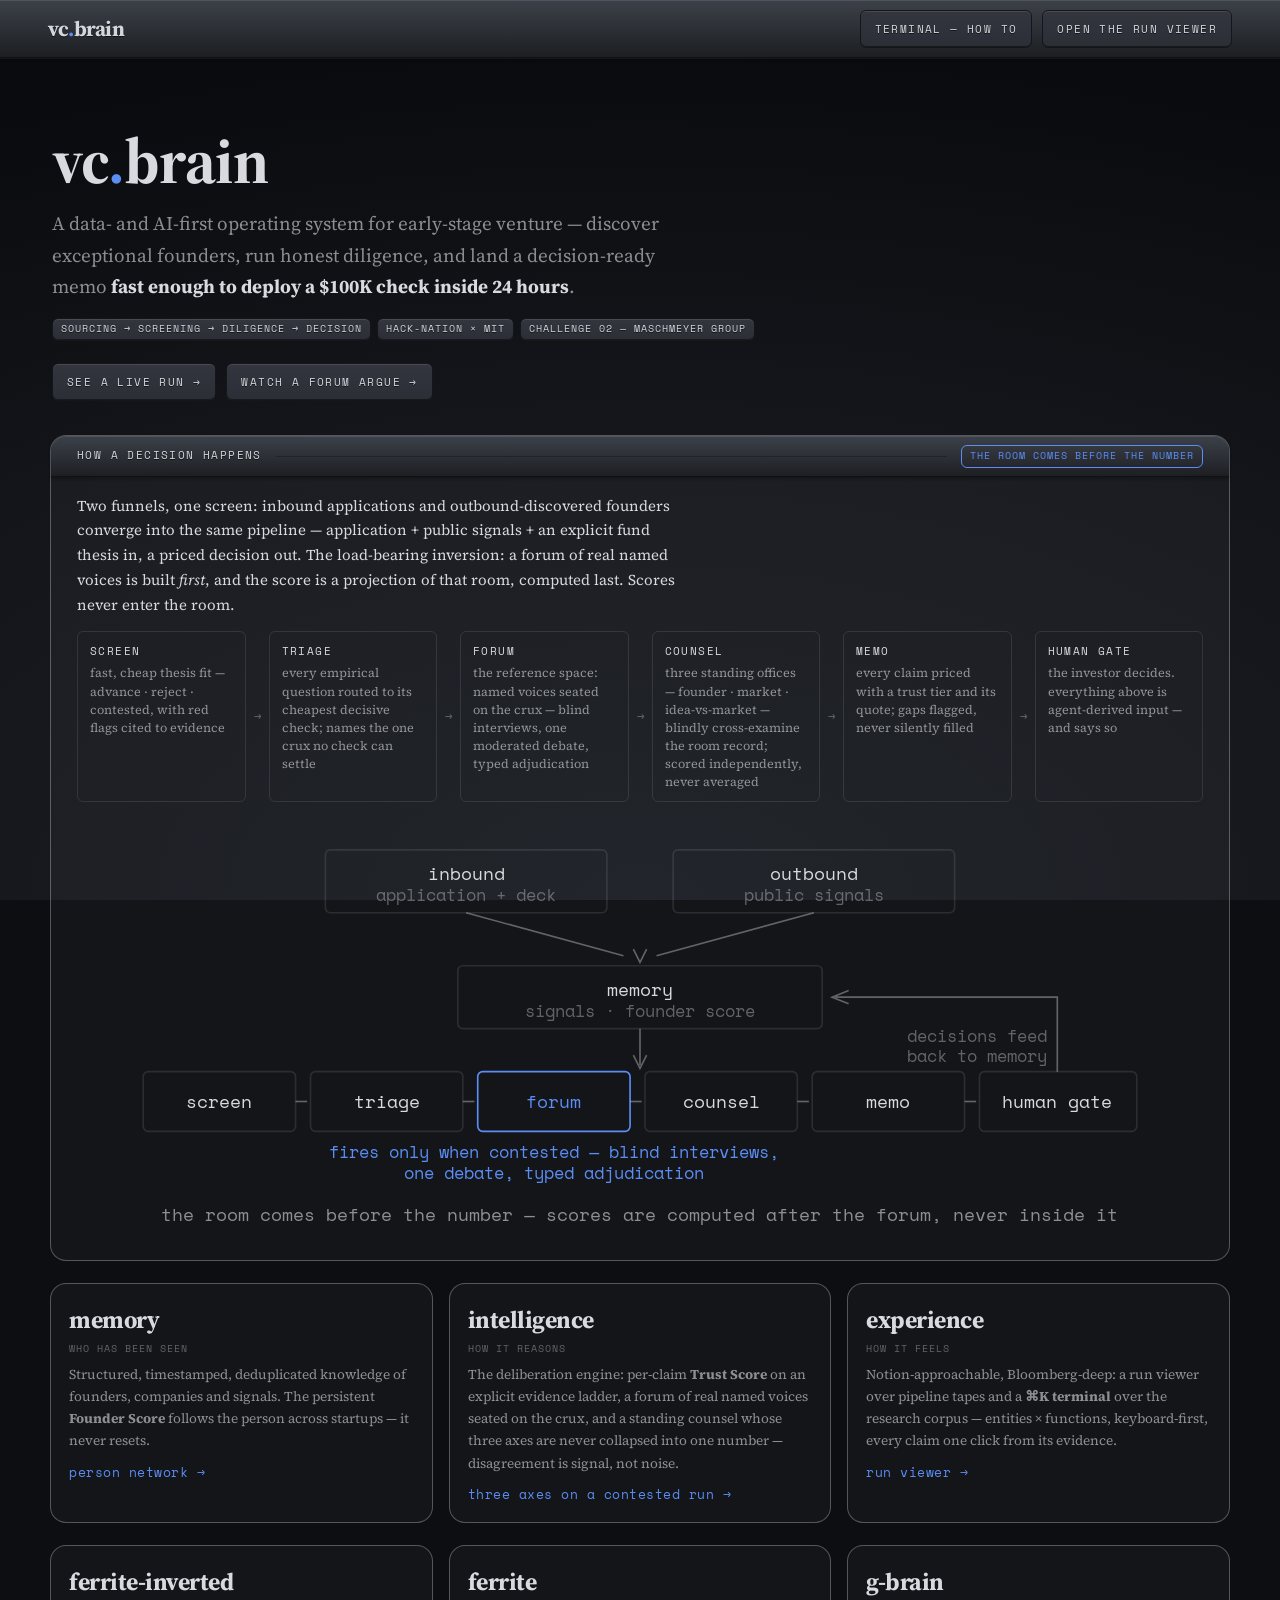
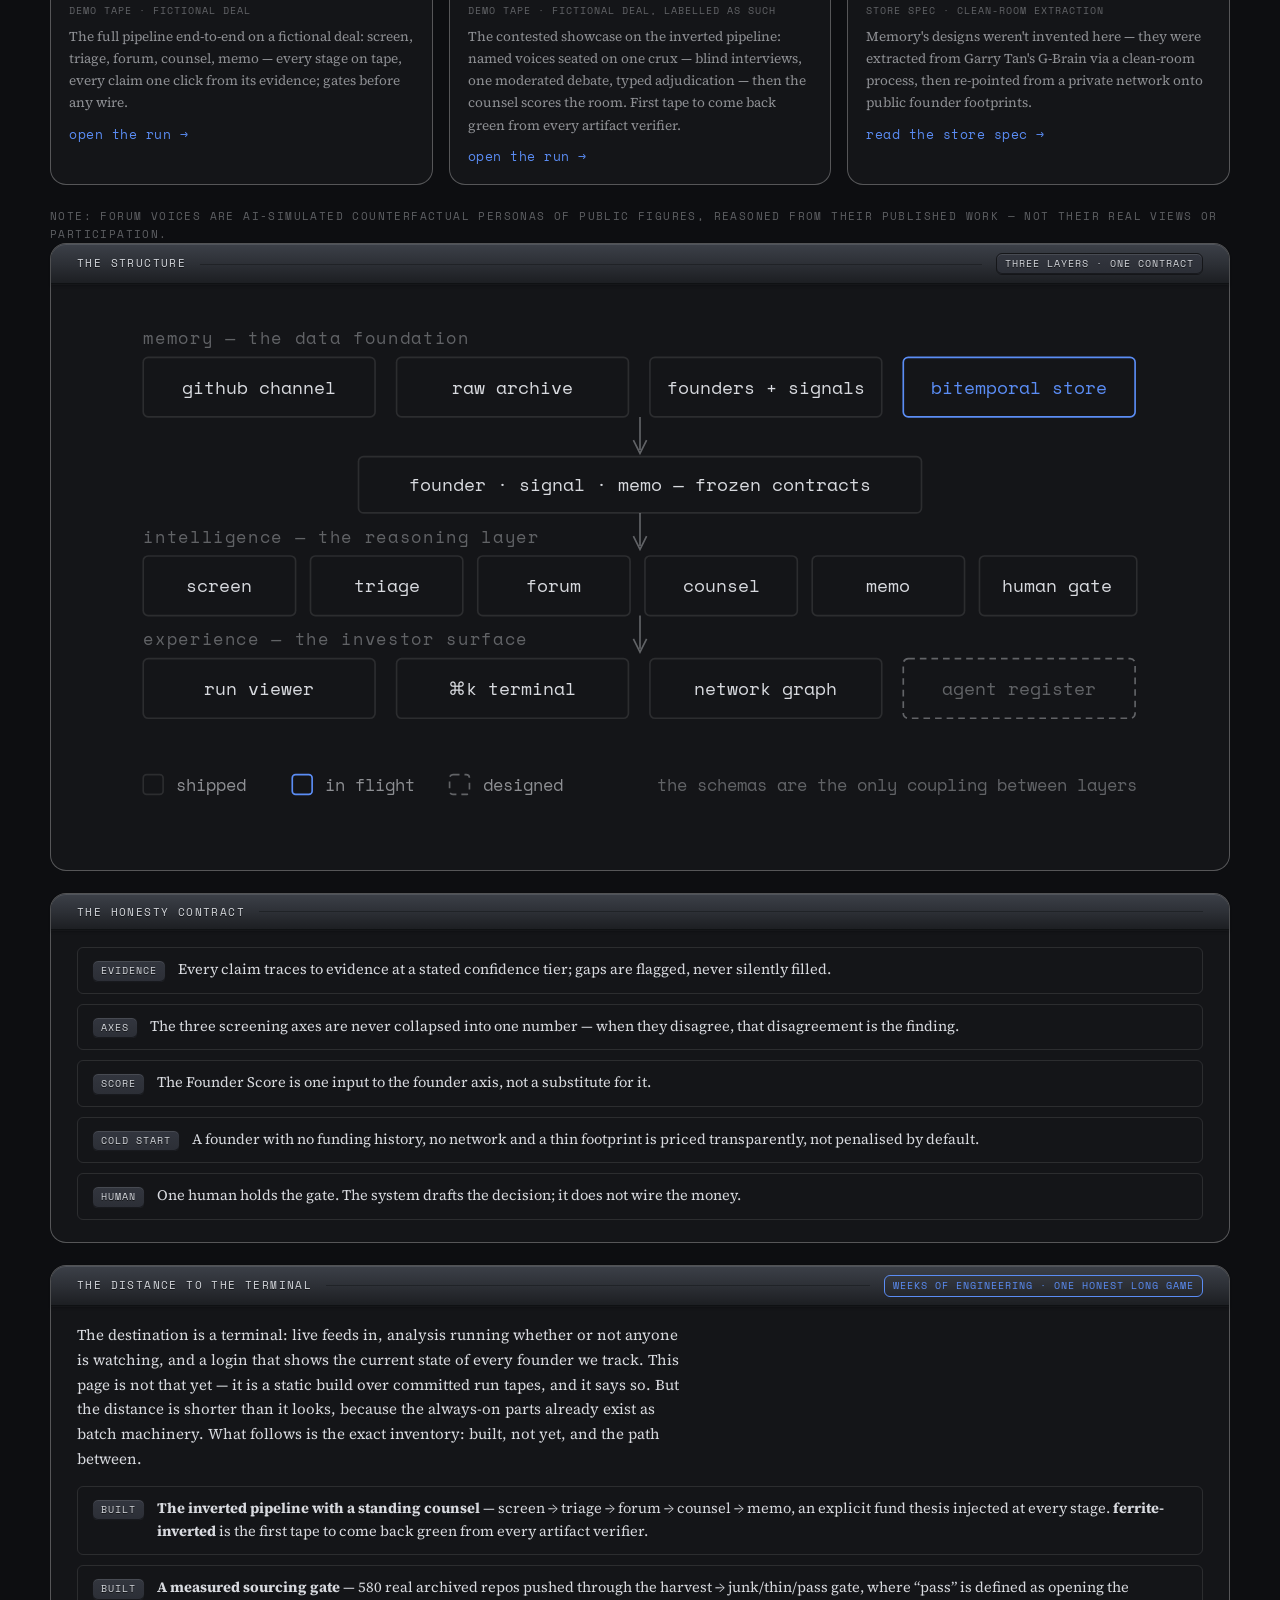
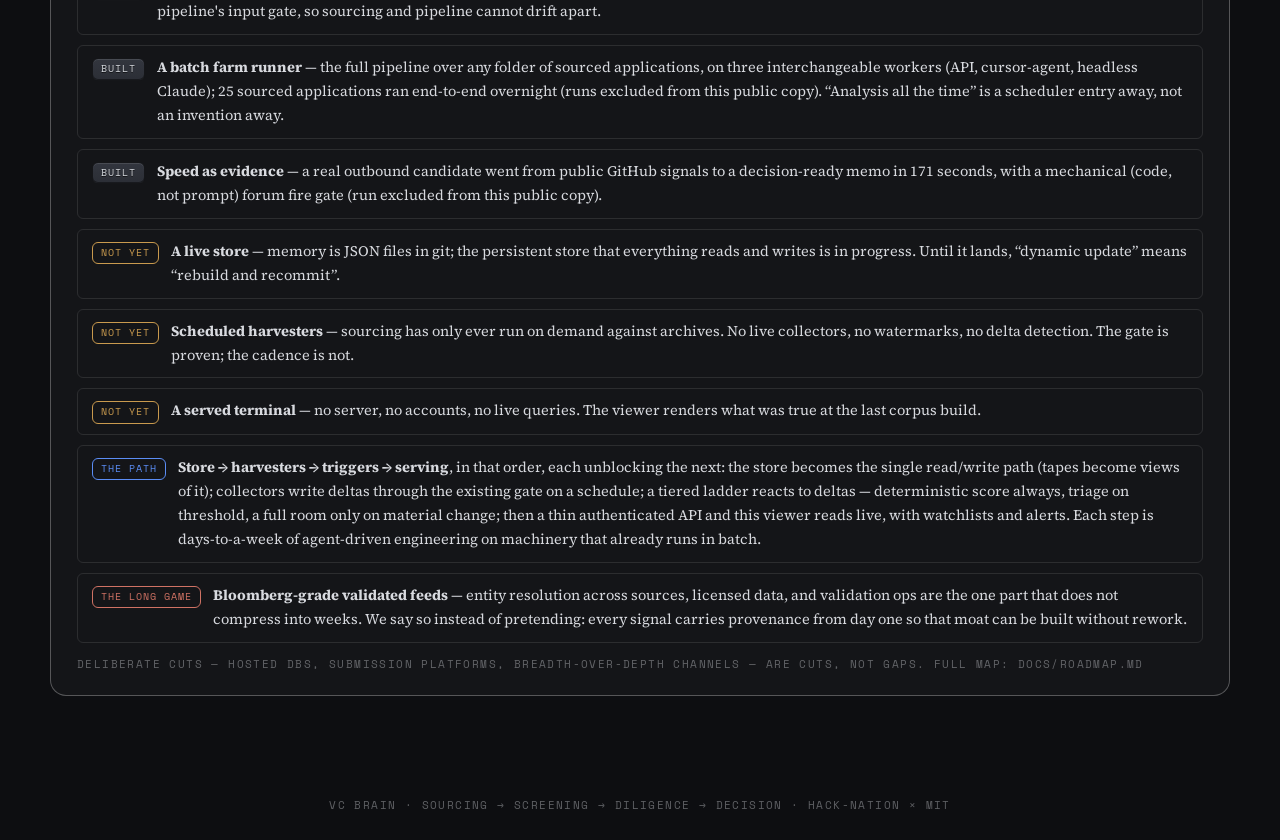
==== commit ae5eb114: "Feature the flagship tape everywhere; drop legacy ferrite-full Landing CTAs, viewer default, howto, " ====
--- a/index.html
+++ b/index.html
@@ -27,7 +27,7 @@
   <a class="brand" href="./">vc<span class="brand-dot">.</span>brain</a>
   <div class="topbar-tools">
     <a class="sk-btn" data-skin="btn" href="experience/howto.html">terminal — how to</a>
-    <a class="sk-btn" data-skin="btn" href="experience/?run=ferrite-full&view=overview">open the run viewer</a>
+    <a class="sk-btn" data-skin="btn" href="experience/?run=ferrite-inverted&view=overview">open the run viewer</a>
   </div>
 </header>
 
@@ -44,7 +44,7 @@
       <span class="sk-chip">challenge 02 — maschmeyer group</span>
     </div>
     <div class="land-cta">
-      <a class="sk-btn" data-skin="btn" href="experience/?run=ferrite-full&view=overview">see a live run →</a>
+      <a class="sk-btn" data-skin="btn" href="experience/?run=ferrite-inverted&view=overview">see a live run →</a>
       <a class="sk-btn" data-skin="btn" href="experience/?run=ferrite-inverted&view=forum">watch a forum argue →</a>
     </div>
   </section>
@@ -137,7 +137,7 @@
         signal, not noise.</p>
       <div class="card-go">three axes on a contested run →</div>
     </a>
-    <a class="over-card" href="experience/?run=ferrite-full&view=overview">
+    <a class="over-card" href="experience/?run=ferrite-inverted&view=overview">
       <span class="layer-name">experience</span>
       <span class="layer-sub">how it feels</span>
       <p>Notion-approachable, Bloomberg-deep: a run viewer over pipeline tapes and a
@@ -148,8 +148,8 @@
   </div>
 
   <div class="land-grid">
-    <a class="over-card" href="experience/?run=ferrite-full&view=overview">
-      <span class="layer-name">ferrite-full</span>
+    <a class="over-card" href="experience/?run=ferrite-inverted&view=overview">
+      <span class="layer-name">ferrite-inverted</span>
       <span class="layer-sub">demo tape · fictional deal</span>
       <p>The full pipeline end-to-end on a fictional deal: screen, triage, forum, counsel,
         memo — every stage on tape, every claim one click from its evidence; gates before
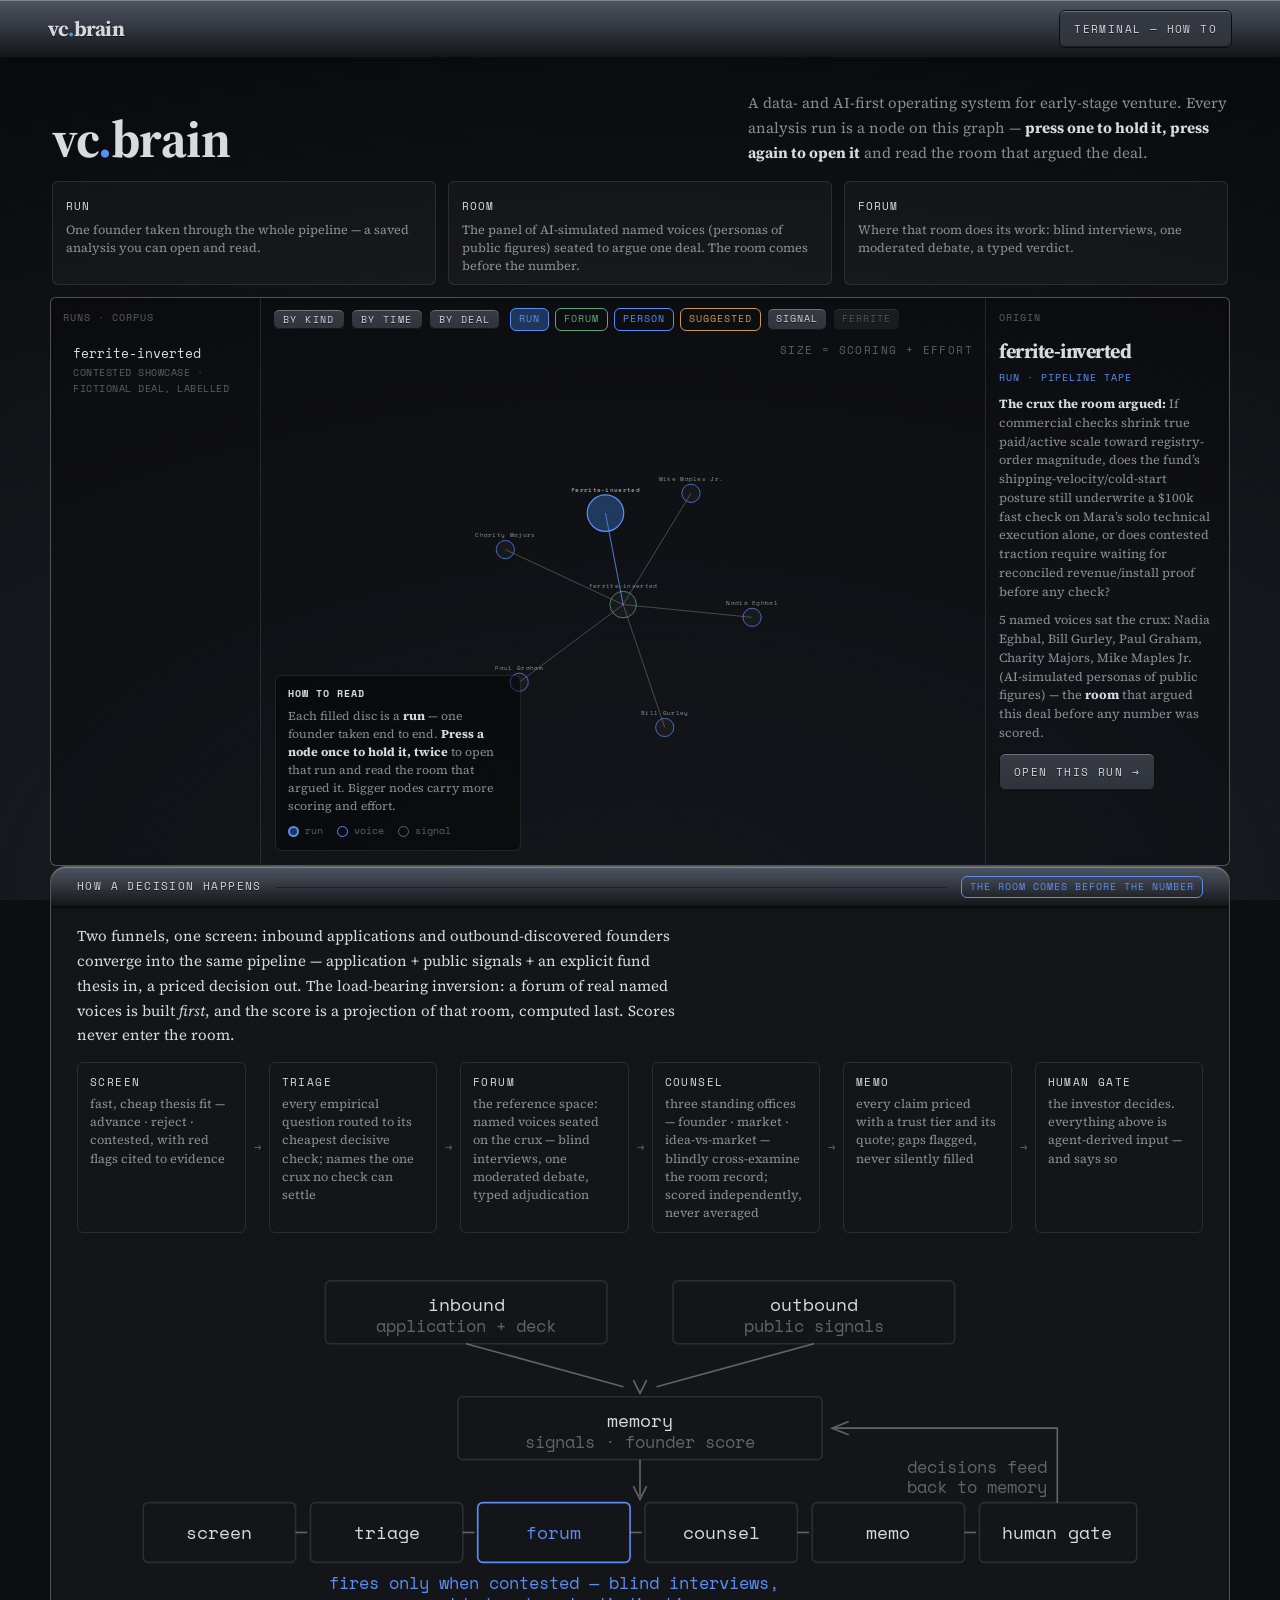
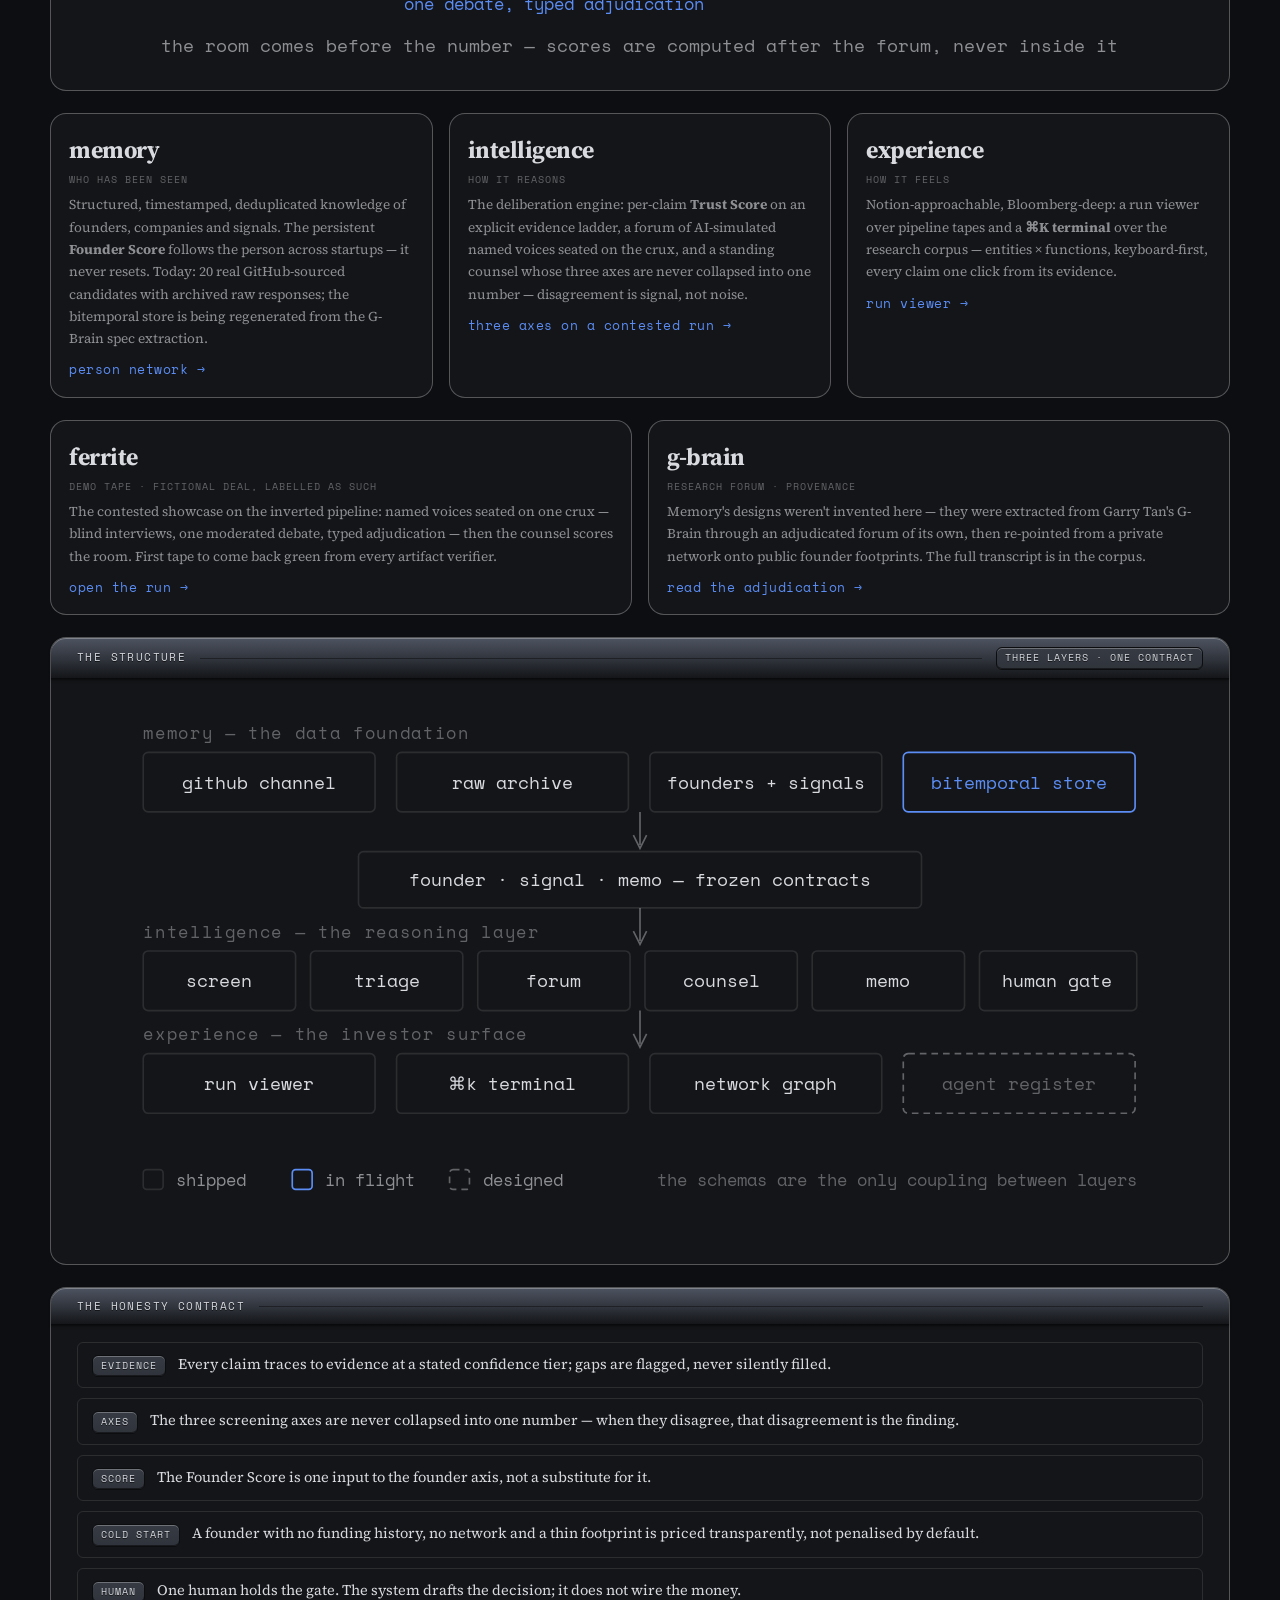
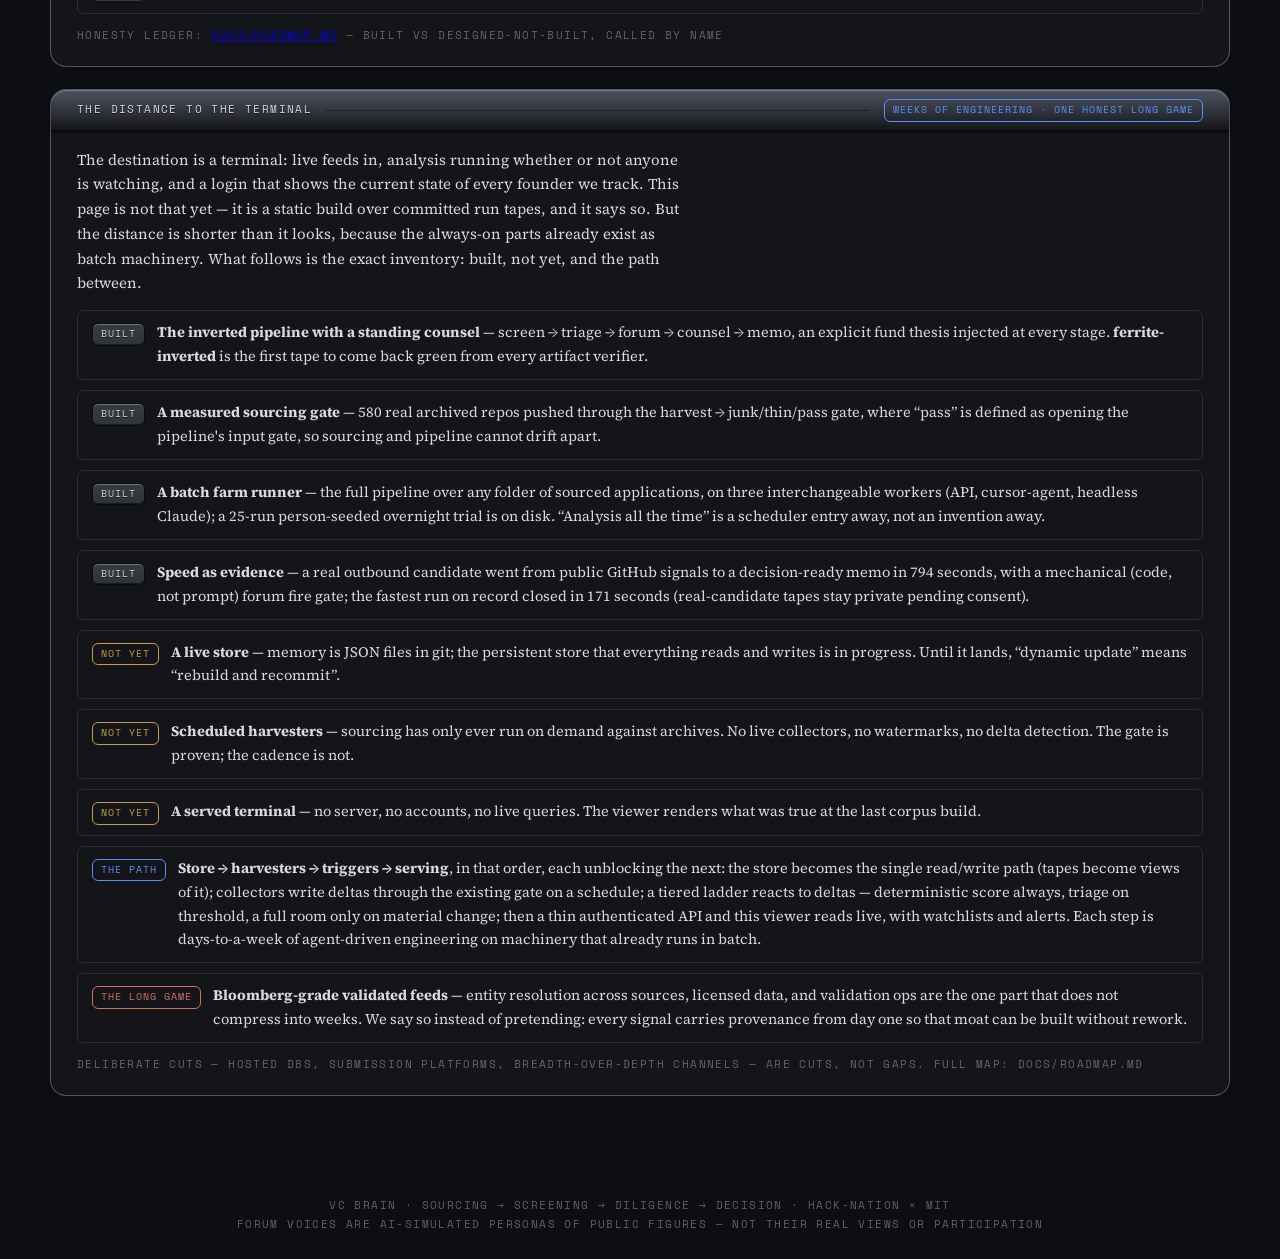
==== commit c4880d80: "Viewer uplift: port current-generation surfaces from the design lane Landing hub (corpus graph first" ====
--- a/index.html
+++ b/index.html
@@ -8,8 +8,8 @@
   <link rel="preconnect" href="https://fonts.gstatic.com" crossorigin>
   <link href="https://fonts.googleapis.com/css2?family=Source+Serif+4:ital,opsz,wght@0,8..60,400;0,8..60,600;0,8..60,700;1,8..60,400&family=Space+Mono:wght@400;700&display=swap" rel="stylesheet">
   <link rel="stylesheet" href="experience/skeleton.css">
-  <link rel="stylesheet" href="experience/app.css?v=2026-07-21-2">
-  <link rel="stylesheet" href="experience/landing.css?v=2026-07-19-1">
+  <link rel="stylesheet" href="experience/app.css?v=2026-07-21-10">
+  <link rel="stylesheet" href="experience/landing.css?v=2026-07-21-1">
   <link rel="stylesheet" href="experience/skins/alu.css">
   <link rel="stylesheet" href="experience/skins/glass.css">
   <script>
@@ -25,29 +25,66 @@
 
 <header class="topbar" data-skin="bar">
   <a class="brand" href="./">vc<span class="brand-dot">.</span>brain</a>
+  <!-- The retired OPEN THE RUN VIEWER button is dropped — the hub below is
+       the sole run switcher; no parallel chrome door races it (taste-096,
+       landing ac-2, verdict A). -->
   <div class="topbar-tools">
     <a class="sk-btn" data-skin="btn" href="experience/howto.html">terminal — how to</a>
-    <a class="sk-btn" data-skin="btn" href="experience/?run=ferrite-inverted&view=overview">open the run viewer</a>
   </div>
 </header>
 
 <main class="land">
 
-  <section class="land-hero">
-    <h1>vc<span class="brand-dot">.</span>brain</h1>
-    <p class="land-tag">A data- and AI-first operating system for early-stage venture —
-      discover exceptional founders, run honest diligence, and land a decision-ready memo
-      <strong>fast enough to deploy a $100K check inside 24 hours</strong>.</p>
-    <div class="axis-chips">
-      <span class="sk-chip">sourcing → screening → diligence → decision</span>
-      <span class="sk-chip">hack-nation × mit</span>
-      <span class="sk-chip">challenge 02 — maschmeyer group</span>
-    </div>
-    <div class="land-cta">
-      <a class="sk-btn" data-skin="btn" href="experience/?run=ferrite-inverted&view=overview">see a live run →</a>
-      <a class="sk-btn" data-skin="btn" href="experience/?run=ferrite-inverted&view=forum">watch a forum argue →</a>
-    </div>
-  </section>
+  <!-- ═══ COVER (landing verdict A, vc-brain-ib1): masthead + caption +
+       legend chips ride one editorial band, then the LIVING hub is the
+       figure — the corpus graph itself (graph.js gallery grammar, resting
+       mode), not a static illustration. No prose gate; no dual CTAs; the
+       hub is the sole run switcher (taste-096, ac-1/ac-2). -->
+  <div class="cover-head">
+    <div class="cover-mark">vc<span class="brand-dot">.</span>brain</div>
+    <p class="cover-caption">A data- and AI-first operating system for early-stage venture.
+      Every analysis run is a node on this graph — <strong>press one to hold it, press again
+      to open it</strong> and read the room that argued the deal.</p>
+  </div>
+
+  <div class="legend">
+    <div class="legend-chip">
+      <span class="legend-term">run</span>
+      <span class="legend-def">One founder taken through the whole pipeline — a saved analysis you can open and read.</span>
+    </div>
+    <div class="legend-chip">
+      <span class="legend-term">room</span>
+      <span class="legend-def">The panel of AI-simulated named voices (personas of public figures) seated to argue one deal. The room comes before the number.</span>
+    </div>
+    <div class="legend-chip">
+      <span class="legend-term">forum</span>
+      <span class="legend-def">Where that room does its work: blind interviews, one moderated debate, a typed verdict.</span>
+    </div>
+  </div>
+
+  <!-- ═══ THE LIVING HUB as cover figure (list · graph · detail) ═══ -->
+  <div class="hub">
+    <div class="hub-list" id="hub-list">
+      <span class="panel-label">runs · corpus</span>
+    </div>
+    <div class="hub-graph">
+      <div id="hub-graph-mount"></div>
+      <aside class="howto">
+        <h4>how to read</h4>
+        <p>Each filled disc is a <strong>run</strong> — one founder taken end to end.
+          <strong>Press a node once to hold it, twice</strong> to open that run and read
+          the room that argued it. Bigger nodes carry more scoring and effort.</p>
+        <div class="keys">
+          <span><span class="dot run"></span>run</span>
+          <span><span class="dot voice"></span>voice</span>
+          <span><span class="dot sig"></span>signal</span>
+        </div>
+      </aside>
+    </div>
+    <div class="hub-detail" id="hub-detail">
+      <span class="panel-label">selected</span>
+    </div>
+  </div>
 
   <section class="run-card">
     <div class="card-head"><span class="sk-label">how a decision happens</span><span class="rule"></span>
@@ -125,14 +162,15 @@
       <span class="layer-sub">who has been seen</span>
       <p>Structured, timestamped, deduplicated knowledge of founders, companies and signals.
         The persistent <strong>Founder Score</strong> follows the person across startups —
-        it never resets.</p>
+        it never resets. Today: 20 real GitHub-sourced candidates with archived raw
+        responses; the bitemporal store is being regenerated from the G-Brain spec extraction.</p>
       <div class="card-go">person network →</div>
     </a>
     <a class="over-card" href="experience/?run=ferrite-inverted&view=axes">
       <span class="layer-name">intelligence</span>
       <span class="layer-sub">how it reasons</span>
       <p>The deliberation engine: per-claim <strong>Trust Score</strong> on an explicit
-        evidence ladder, a forum of real named voices seated on the crux, and a standing
+        evidence ladder, a forum of AI-simulated named voices seated on the crux, and a standing
         counsel whose three axes are never collapsed into one number — disagreement is
         signal, not noise.</p>
       <div class="card-go">three axes on a contested run →</div>
@@ -149,14 +187,6 @@
 
   <div class="land-grid">
     <a class="over-card" href="experience/?run=ferrite-inverted&view=overview">
-      <span class="layer-name">ferrite-inverted</span>
-      <span class="layer-sub">demo tape · fictional deal</span>
-      <p>The full pipeline end-to-end on a fictional deal: screen, triage, forum, counsel,
-        memo — every stage on tape, every claim one click from its evidence; gates before
-        any wire.</p>
-      <div class="card-go">open the run →</div>
-    </a>
-    <a class="over-card" href="experience/?run=ferrite-inverted&view=overview">
       <span class="layer-name">ferrite</span>
       <span class="layer-sub">demo tape · fictional deal, labelled as such</span>
       <p>The contested showcase on the inverted pipeline: named voices seated on one crux —
@@ -164,19 +194,15 @@
         the room. First tape to come back green from every artifact verifier.</p>
       <div class="card-go">open the run →</div>
     </a>
-    <a class="over-card" href="research/gbrain/specs/store-organ.md">
+    <a class="over-card" href="experience/?view=entity&e=forum:gbrain&fn=ADJ">
       <span class="layer-name">g-brain</span>
-      <span class="layer-sub">store spec · clean-room extraction</span>
+      <span class="layer-sub">research forum · provenance</span>
       <p>Memory's designs weren't invented here — they were extracted from Garry Tan's
-        G-Brain via a clean-room process, then re-pointed from a private
-        network onto public founder footprints.</p>
-      <div class="card-go">read the store spec →</div>
-    </a>
-  </div>
-
-  <p class="ledger-note sk-label">note: forum voices are AI-simulated counterfactual personas
-    of public figures, reasoned from their published work — not their real views or
-    participation.</p>
+        G-Brain through an adjudicated forum of its own, then re-pointed from a private
+        network onto public founder footprints. The full transcript is in the corpus.</p>
+      <div class="card-go">read the adjudication →</div>
+    </a>
+  </div>
 
   <section class="run-card">
     <div class="card-head"><span class="sk-label">the structure</span><span class="rule"></span>
@@ -245,6 +271,7 @@
       <li><span class="sk-chip">human</span><span>One human holds the gate. The system drafts the
         decision; it does not wire the money.</span></li>
     </ul>
+    <p class="ledger-note sk-label">honesty ledger: <a href="docs/ROADMAP.md">docs/ROADMAP.md</a> — built vs designed-not-built, called by name</p>
   </section>
 
   <section class="run-card">
@@ -267,12 +294,12 @@
         apart.</span></li>
       <li><span class="sk-chip">built</span><span><strong>A batch farm runner</strong> — the full
         pipeline over any folder of sourced applications, on three interchangeable workers
-        (API, cursor-agent, headless Claude); 25 sourced applications ran end-to-end overnight (runs excluded from this public copy).
+        (API, cursor-agent, headless Claude); a 25-run person-seeded overnight trial is on disk.
         “Analysis all the time” is a scheduler entry away, not an invention away.</span></li>
-      <li><span class="sk-chip">built</span><span><strong>Speed as evidence</strong> — a real outbound
-        candidate went from public GitHub signals to a decision-ready memo in
-        171 seconds, with a mechanical (code, not prompt) forum fire gate (run excluded
-        from this public copy).</span></li>
+      <li><span class="sk-chip">built</span><span><strong>Speed as evidence</strong> — a real
+        outbound candidate went from public GitHub signals to a decision-ready memo in
+        794 seconds, with a mechanical (code, not prompt) forum fire gate; the fastest run on
+        record closed in 171 seconds (real-candidate tapes stay private pending consent).</span></li>
       <li><span class="sk-chip warn">not yet</span><span><strong>A live store</strong> — memory
         is JSON files in git; the persistent store that everything reads and writes is in
         progress. Until it lands, “dynamic update” means “rebuild and recommit”.</span></li>
@@ -303,8 +330,10 @@
 
 <footer class="site-footer sk-label">
   vc brain · sourcing → screening → diligence → decision · hack-nation × mit
+  <br>forum voices are AI-simulated personas of public figures — not their real views or participation
 </footer>
 
+<script type="module" src="experience/landing-hub.js?v=2026-07-21-12"></script>
 <script type="module">
   // Scroll progress drives the skins' dichroic ring (same var the app writes).
   let ticking = false;
--- a/experience/app.css
+++ b/experience/app.css
@@ -29,7 +29,77 @@
   text-decoration: none;
 }
 .brand-dot { color: var(--blue); }
+
+/* Graph-door wordmark (taste-096): the vc.brain mark is the single door back to
+   the run graph. Resting = plain engraved mark (NOT blue); on hover/press it
+   goes blue with a return glyph — the door lighting up as you reach for it. The
+   ↩ keeps reserved space at rest so revealing it never shifts the bar. */
+.brand.graph-door::after {
+  content: '↩';
+  font-family: var(--font-mono);
+  font-size: 13px;
+  margin-left: 8px;
+  vertical-align: 2px;
+  color: var(--blue);
+  opacity: 0;
+  transition: opacity var(--trans-fast);
+}
+.brand.graph-door:hover,
+.brand.graph-door:focus-visible,
+.brand.graph-door:active {
+  color: var(--blue);
+  text-shadow: 0 0 8px rgba(58, 123, 213, 0.35);
+  outline: none;
+}
+.brand.graph-door:hover::after,
+.brand.graph-door:focus-visible::after,
+.brand.graph-door:active::after { opacity: 1; }
+
 .topbar-tools { display: flex; align-items: center; gap: 10px; flex-wrap: wrap; justify-content: flex-end; }
+
+/* ── search bar (bead vc-brain-toe.10): the visible door onto the ONE search
+      surface — clicking it opens the full palette; ⌘K and / do the same.
+      Structure only: shape + 1px outline, blue-only reactivity (skeleton
+      discipline). The writable face paints no metal (taste-037) — material
+      lives in skins/alu.css as a quiet trough. Placement is an operator
+      decision (review package): header[data-search-placement] = center
+      (default) · tools (compact, right cluster) · brand (left, after mark). */
+.search-bar {
+  appearance: none;
+  display: flex;
+  align-items: center;
+  gap: 8px;
+  padding: 8px 14px;
+  font: inherit;
+  text-align: left;
+  color: var(--ink-muted);
+  background: transparent;
+  border: 1px solid var(--line-soft);
+  border-radius: var(--sub-radius);
+  cursor: text; /* the bar opens a place to type */
+  transition: border-color var(--trans-fast), color var(--trans-fast), box-shadow var(--trans-fast);
+  flex: 1 1 220px;
+  max-width: 440px;
+  min-width: 0;
+}
+.search-word {
+  font-family: var(--font-mono);
+  font-size: 12.5px;
+  letter-spacing: 0.6px;
+  white-space: nowrap;
+  overflow: hidden;
+  text-overflow: ellipsis;
+}
+.search-bar:hover,
+.search-bar:focus-visible {
+  border-color: var(--blue);
+  color: var(--ink);
+  outline: none;
+  box-shadow: var(--sk-hover-glow);
+}
+.topbar[data-search-placement="tools"] .search-bar { flex: 0 1 240px; margin-left: auto; }
+.topbar[data-search-placement="brand"] .brand { order: -2; }
+.topbar[data-search-placement="brand"] .search-bar { order: -1; flex: 0 1 260px; }
 
 /* ── view menu: kleos segmented bar — square hairline-seamed chips in a
    bezel; only outer corners round; active chip goes blue ───────────────── */
@@ -126,7 +196,7 @@
   margin-bottom: 22px;
   transition: opacity 0.55s ease, transform 0.55s ease;
 }
-.run-card.veiled, .over-card.veiled {
+.run-card.veiled, .over-card.veiled, .meter.veiled {
   opacity: 0.08;
   transform: translateY(6px);
   pointer-events: none;
@@ -156,6 +226,19 @@
 .hero-verdict { font-size: 15px; padding: 4px 14px; }
 .hero-oneliner { margin: 6px 0 0; font-size: 18px; color: var(--ink-muted); font-style: italic; max-width: 72ch; }
 .hero-decision { margin-top: 10px; display: flex; gap: 10px; flex-wrap: wrap; align-items: center; }
+
+/* Legacy-tape notice (bead vc-brain-toe.4): a pre-inversion run reached by a
+   direct ?run= link is honest about its era. Quiet amber rail, not an alarm. */
+.legacy-notice {
+  display: flex; gap: 12px; align-items: baseline; flex-wrap: wrap;
+  margin: 0 2px 18px;
+  padding: 12px 16px;
+  border: 1px solid var(--line-soft);
+  border-left: 2px solid var(--warn);
+  border-radius: var(--sub-radius);
+  background: var(--card-bg);
+}
+.legacy-notice p { margin: 0; flex: 1 1 320px; font-size: 13.5px; color: var(--ink-muted); }
 
 #overview-grid {
   display: grid;
@@ -242,6 +325,127 @@
 .pole { border: 1px solid var(--line-soft); border-radius: var(--sub-radius); padding: 12px 14px; font-size: 14px; }
 .routed { columns: 2; column-gap: 28px; font-size: 14px; margin: 8px 0 0; padding-left: 18px; }
 @media (max-width: 900px) { .routed { columns: 1; } }
+
+/* ── counsel: the disconfabulation ladder ─────────────────────────────────
+   Rung 1 the presentational grand mean → rung 2 three band-first office
+   readouts (band whisker primary, score secondary) → rung 3 each office's
+   record (room effect, refs, mandate, deviation, coverage, open questions).
+   Structure only; dark-alu tokens dress it. Replaces the axes card when a
+   counsel.json is on the tape (app.js renderCounsel). */
+.counsel-mean {
+  display: flex;
+  align-items: baseline;
+  gap: 16px;
+  flex-wrap: wrap;
+  padding: 4px 0 18px;
+  border-bottom: 1px solid var(--line-soft);
+  margin-bottom: 18px;
+}
+.counsel-mean .mean-num { font-size: 44px; font-weight: 700; letter-spacing: var(--header-spacing); line-height: 1; }
+.counsel-mean .mean-num .of { font-size: 16px; font-weight: 400; color: var(--ink-faint); }
+.counsel-mean .mean-cap { flex: 1 1 300px; min-width: 0; margin: 0; font-size: 13px; color: var(--ink-muted); }
+
+.office-grid { display: grid; grid-template-columns: repeat(3, 1fr); gap: 16px; }
+@media (max-width: 900px) { .office-grid { grid-template-columns: 1fr; } }
+.office-grid > * { min-width: 0; }
+
+details.office {
+  border: 1px solid var(--line-soft);
+  border-radius: var(--sub-radius);
+  padding: 14px 16px;
+  min-width: 0;
+}
+details.office[open] { border-color: var(--line); }
+.office > summary {
+  list-style: none;
+  cursor: pointer;
+  display: flex;
+  flex-direction: column;
+  gap: 10px;
+}
+.office > summary::-webkit-details-marker { display: none; }
+.office-head { display: flex; align-items: baseline; justify-content: space-between; gap: 8px; flex-wrap: wrap; }
+.office-name { font-family: var(--font-mono); font-size: 11px; letter-spacing: 1px; text-transform: uppercase; color: var(--ink-muted); }
+.office-score { font-size: 15px; color: var(--ink-faint); font-family: var(--font-mono); }
+.office-score b { color: var(--ink); font-weight: 700; font-size: 17px; }
+
+/* band whisker — the primary readout. A 0–100 rail; the [low,high] band is the
+   bold segment with cap ticks, the score a subordinate diamond over it. */
+.whisker { display: flex; flex-direction: column; gap: 5px; }
+.whisker-track { position: relative; height: 18px; }
+.whisker-track::before {
+  content: ''; position: absolute; left: 0; right: 0; top: 50%;
+  height: 1px; background: var(--line); transform: translateY(-50%);
+}
+.whisker-band {
+  position: absolute; top: 50%; height: 7px; transform: translateY(-50%);
+  background: var(--blue-glow); border-left: 2px solid var(--blue); border-right: 2px solid var(--blue);
+  border-radius: 1px;
+}
+.whisker-dot {
+  position: absolute; top: 50%; width: 11px; height: 11px;
+  transform: translate(-50%, -50%) rotate(45deg);
+  background: var(--card-bg); border: 2px solid var(--blue); box-shadow: var(--sk-hover-glow);
+}
+.whisker-scale { display: flex; justify-content: space-between; align-items: baseline; font-family: var(--font-mono); }
+.whisker-scale .w-band { font-size: 12px; color: var(--ink); font-weight: 700; }
+.whisker-scale .w-score { font-size: 10px; color: var(--ink-faint); }
+
+/* counsel overview card — operator verdict A (whisker card): mean headline,
+   then three named band whiskers. Layout glue from the ratified mockup
+   (design/rooms/counsel-surface-mockups/card-a-whisker.html). */
+.cc-mean { display: flex; align-items: baseline; gap: 8px; margin: 4px 0 14px; }
+.cc-num { font-size: 34px; font-weight: 700; letter-spacing: var(--header-spacing); line-height: 1; }
+.cc-of { font-size: 13px; color: var(--ink-faint); }
+.cc-cap { flex: 1; min-width: 0; font-family: var(--font-mono); font-size: 9px;
+  letter-spacing: 0.5px; text-transform: uppercase; color: var(--ink-faint); text-align: right; }
+.cc-rows { display: flex; flex-direction: column; gap: 11px; }
+.cc-row { display: grid; grid-template-columns: 58px 1fr auto; align-items: center; gap: 10px; }
+.cc-name { font-family: var(--font-mono); font-size: 10px; letter-spacing: 0.5px;
+  text-transform: uppercase; color: var(--ink-muted); }
+.cc-row .whisker { gap: 0; }
+.cc-row .whisker-track { height: 14px; }
+.cc-score { font-family: var(--font-mono); font-size: 12px; font-weight: 700; color: var(--ink); text-align: right; }
+
+.office-open-cue { font-family: var(--font-mono); font-size: 10px; letter-spacing: 1px; color: var(--ink-faint); text-transform: uppercase; }
+.office[open] .office-open-cue::after { content: ' — open'; }
+.office:not([open]) .office-open-cue::after { content: ' ▸ open the record'; }
+
+.office-record { margin-top: 14px; padding-top: 12px; border-top: 1px solid var(--line-soft); display: flex; flex-direction: column; gap: 12px; }
+.office-record .rec-block { display: flex; flex-direction: column; gap: 6px; }
+.office-record .rec-block > .sk-label { margin: 0; }
+.office-record p { margin: 0; font-size: 13.5px; }
+.office-record .prov-links { display: flex; gap: 6px; flex-wrap: wrap; align-items: center; }
+.office-record .chall-list, .office-record .oq-list { list-style: none; margin: 0; padding: 0; display: flex; flex-direction: column; gap: 8px; }
+.office-record .chall-list li { font-size: 13px; color: var(--ink-muted); padding-left: 14px; position: relative; }
+.office-record .chall-list li::before { content: '—'; position: absolute; left: 0; color: var(--ink-faint); }
+
+/* open-question dedupe: a genuinely new ask carries full weight; a near-
+   duplicate of a memo condition dims and is tagged (app.js oqProvenance). */
+.oq-list li { display: flex; gap: 10px; align-items: baseline; font-size: 13.5px; }
+.oq-list li .oq-mark { flex: 0 0 auto; }
+.oq-list li.oq-dup { color: var(--ink-faint); opacity: 0.72; }
+.oq-list li.oq-dup .oq-body { text-decoration: none; }
+.oq-mark { font-family: var(--font-mono); font-size: 9px; letter-spacing: 0.5px; text-transform: uppercase; padding: 1px 6px; border-radius: 4px; border: 1px solid var(--line-soft); white-space: nowrap; }
+.oq-mark.is-new { color: var(--blue); border-color: var(--blue); }
+.oq-mark.is-dup { color: var(--ink-faint); }
+
+/* a position-ref that jumps to the room (debate turn / adjudication). Same
+   chrome as a .ref but routed by app.js, not the entity delegate. */
+.ref.counsel-goto { cursor: pointer; }
+/* .ref was written for md.js spans; when rendered as a <button> (counsel-goto,
+   seat entity-links) the UA buttonface fill must be stripped or the pill goes
+   white-on-white. */
+button.ref { appearance: none; background: transparent; }
+.ref.counsel-goto:hover { box-shadow: var(--sk-hover-glow); color: var(--blue); }
+
+.counsel-degraded {
+  display: flex; gap: 12px; align-items: baseline; flex-wrap: wrap;
+  margin-bottom: 16px; padding: 12px 16px;
+  border: 1px solid var(--line-soft); border-left: 2px solid var(--warn);
+  border-radius: var(--sub-radius); background: var(--card-bg);
+}
+.counsel-degraded p { margin: 0; flex: 1 1 300px; font-size: 13.5px; color: var(--ink-muted); }
 
 /* ── forum ──────────────────────────────────────────────────────────────── */
 .tab-row { display: flex; gap: 8px; flex-wrap: wrap; margin-bottom: 16px; }
@@ -258,26 +462,146 @@
 .adj-list li { display: flex; gap: 12px; align-items: baseline; border: 1px solid var(--line-soft); border-radius: var(--sub-radius); padding: 10px 14px; font-size: 14.5px; flex-wrap: wrap; }
 .adj-list li > span:last-child { min-width: 0; }
 
-/* Forum hierarchy (bead vc-brain-toe.7): adjudication leads; interviews and
-   the debate transcript collapse into native details/summary sections. */
+/* ── forum shell: structure rail (host) + work field (host) ────────────────
+   taste-097 / reachability memo wt-001. The rail indexes the room's sections;
+   selecting one mounts it in the work field. Rail and field are two hosts, so a
+   stage-2 second field drops in without re-layout. STRUCTURE ONLY — the milled
+   inlay wells that quiet the prose (taste-043) live in skins/alu. */
 .forum-adj { margin-top: 4px; }
-.forum-collapse { border-top: 1px solid var(--line-soft); margin-top: 14px; padding-top: 12px; }
-.forum-collapse > summary {
-  cursor: pointer;
-  list-style: none;
+.field-lede { margin: 4px 0 14px; font-size: 15px; }
+
+.forum-shell {
+  display: grid;
+  grid-template-columns: 244px minmax(0, 1fr);
+  gap: 26px;
+  align-items: start;
+}
+.struct-rail {
+  position: sticky;
+  top: 74px;
+  border: 1px solid var(--line);
+  border-radius: var(--sub-radius);
+  background: var(--card-bg);
+  padding: 6px;
+  min-width: 0;
+}
+.rail-head {
+  display: flex;
+  align-items: baseline;
+  justify-content: space-between;
+  gap: 8px;
+  flex-wrap: wrap;
+  padding: 8px 10px;
+}
+.rail-nodes { display: flex; flex-direction: column; }
+.rail-group { border-top: 1px solid var(--line-soft); }
+.rail-group:first-child { border-top: 0; }
+.rail-node {
   display: flex;
   align-items: center;
   gap: 8px;
-}
-.forum-collapse > summary::-webkit-details-marker { display: none; }
-.forum-collapse > summary::before {
-  content: '▸';
+  width: 100%;
+  padding: 9px 10px;
+  border: 0;
+  background: transparent;
+  font-family: var(--font-mono);
+  font-size: 11px;
+  letter-spacing: 1px;
+  text-transform: uppercase;
+  color: var(--ink-muted);
+  text-align: left;
+  cursor: pointer;
+  transition: color var(--trans-fast);
+}
+.rail-node .rail-word { min-width: 0; overflow-wrap: anywhere; }
+.rail-node:hover,
+.rail-node:focus-visible { color: var(--blue); outline: none; }
+.rail-node.sel { color: var(--blue); text-shadow: 0 0 6px rgba(58, 123, 213, 0.4); }
+.rail-node.active { color: var(--ink); } /* a group whose child is the live section */
+.rail-node .chev { margin-left: auto; flex: 0 0 auto; color: var(--ink-faint); font-size: 10px; }
+.rail-node.sel .chev,
+.rail-node:hover .chev { color: var(--blue); }
+.rail-sub { display: flex; flex-direction: column; padding: 0 10px 8px 22px; }
+.rail-sub[hidden] { display: none; }
+.rail-leaf {
+  border: 0;
+  background: transparent;
+  text-align: left;
+  padding: 6px 0;
+  font-family: var(--font-mono);
+  font-size: 10.5px;
+  letter-spacing: 0.5px;
   color: var(--ink-faint);
-  font-size: 11px;
-}
-.forum-collapse[open] > summary::before { content: '▾'; }
-.forum-collapse > summary:hover { color: var(--blue); }
-.forum-collapse-body { margin-top: 12px; }
+  cursor: pointer;
+  transition: color var(--trans-fast);
+}
+.rail-leaf:hover,
+.rail-leaf:focus-visible { color: var(--blue); outline: none; }
+.rail-leaf.sel { color: var(--blue); text-shadow: 0 0 6px rgba(58, 123, 213, 0.4); }
+.work-field { min-width: 0; }
+.work-field > .run-card:last-child { margin-bottom: 0; }
+
+/* Narrow viewports: the rail collapses above the field — non-sticky, height-
+   capped and scrollable, so it never dominates the fold but stays fully usable. */
+@media (max-width: 760px) {
+  .forum-shell { grid-template-columns: 1fr; gap: 16px; }
+  .struct-rail { position: static; top: auto; max-height: 42vh; overflow-y: auto; }
+}
+
+/* ── design room (bead vc-brain-4h4) ────────────────────────────────────────
+   A design forum's DES page leads with the design-spec panel, sitting on top of
+   the standing adjudication-first layout. Dark-alu tokens only — no new palette. */
+.roundtable-banner {
+  display: flex;
+  align-items: baseline;
+  gap: 10px;
+  flex-wrap: wrap;
+  margin-top: 12px;
+}
+.roundtable-sub {
+  font-size: 13px;
+  color: var(--ink-muted);
+  font-style: italic;
+}
+.design-spec .crit-list {
+  list-style: none;
+  padding: 0;
+  margin: 8px 0 0;
+  display: flex;
+  flex-direction: column;
+  gap: 8px;
+}
+.crit-item {
+  display: flex;
+  gap: 12px;
+  align-items: baseline;
+  border: 1px solid var(--line-soft);
+  border-radius: var(--sub-radius);
+  padding: 11px 14px;
+  font-size: 14.5px;
+}
+.crit-item label { min-width: 0; cursor: pointer; }
+.crit-box {
+  appearance: none;
+  -webkit-appearance: none;
+  flex: 0 0 auto;
+  width: 15px;
+  height: 15px;
+  margin: 0;
+  border: 1px solid var(--line);
+  border-radius: 4px;
+  background: transparent;
+  cursor: pointer;
+  position: relative;
+  top: 2px;
+  transition: border-color var(--trans-fast), box-shadow var(--trans-fast);
+}
+.crit-box:hover { border-color: var(--blue); }
+.crit-box:checked {
+  border-color: var(--ok);
+  box-shadow: inset 0 0 0 3px var(--ok);
+}
+.crit-item:has(.crit-box:checked) label { color: var(--ink-muted); }
 
 /* ── memo ───────────────────────────────────────────────────────────────── */
 .memo-body h3 { font-size: 15px; margin: 22px 0 6px; }
@@ -330,6 +654,11 @@
 
 #load-error { font-family: var(--font-mono); font-size: 13px; }
 
+/* ── founder profile (bead vc-brain-toe.12): external channel links are real
+      anchors — same chip skeleton, blue-only reactivity ─────────────────── */
+a.sk-chip { text-decoration: none; }
+a.sk-chip:hover, a.sk-chip:focus-visible { color: var(--blue); border-color: var(--blue); outline: none; }
+
 /* ── terminal palette: ⌘K overlay — input · ranked rows · key legend ────── */
 #palette {
   position: fixed;
@@ -342,6 +671,7 @@
   padding: 14vh 16px 0;
 }
 #palette[hidden] { display: none; } /* display:flex above would defeat [hidden] */
+body.palette-open { overflow: hidden; } /* wheel over the backdrop must not scroll the page (vc-brain-7da) */
 .sk-chip[hidden] { display: none; } /* skeleton's inline-block would defeat [hidden] (#latency-chip) */
 .palette-box {
   width: min(680px, 100%);
@@ -369,7 +699,7 @@
   font-size: 15px;
   letter-spacing: 0.5px;
 }
-#palette-results { overflow-y: auto; }
+#palette-results { overflow-y: auto; overscroll-behavior: contain; }
 .palette-row {
   display: flex;
   gap: 10px;
@@ -379,6 +709,14 @@
   cursor: pointer;
 }
 .palette-row:first-child { border-top: 0; }
+/* type-group headers (operator sort spec, toe.10): quiet labels, not options */
+.palette-group {
+  padding: 12px 16px 4px;
+  color: var(--ink-faint);
+  border-top: 1px solid var(--line-soft);
+}
+.palette-group:first-child { border-top: 0; }
+.palette-group + .palette-row { border-top: 0; }
 .palette-row.sel { box-shadow: inset 2px 0 0 var(--blue); background: var(--card-bg); }
 .palette-row .sk-chip { flex: 0 0 auto; }
 .palette-name { font-weight: 600; overflow-wrap: anywhere; }
@@ -420,6 +758,10 @@
 
 /* ── entity pages: person / forum / signal / doc ────────────────────────── */
 .entity-head { padding: 14px 2px; }
+/* context trail: one wayfinding chip above the title, linking back up the
+   corpus (person → room, forum → run). Not a breadcrumb bar (taste-086). */
+.context-trail { margin-bottom: 10px; }
+.ctx-up { font-size: 11px; color: var(--ink-muted); }
 button.sk-chip { cursor: pointer; background: transparent; font-family: var(--font-mono); }
 button.sk-chip:hover, button.sk-chip:focus-visible { box-shadow: var(--sk-hover-glow); outline: none; }
 .roster-grid {
@@ -431,7 +773,15 @@
 
 /* ── network: hand-rolled force graph — structure + skeleton ink only ───── */
 .net-legend { display: flex; gap: 8px; flex-wrap: wrap; align-items: center; margin-bottom: 10px; }
-#net-signals { padding: 2px 9px; font-size: 10px; }
+/* Mode strip (gallery grammar, vc-brain-u2w): resting has no button — no chip
+   is lit at rest; the active cluster mode lights, pressing it again rests. */
+#net-modes .sk-btn { padding: 2px 9px; font-size: 10px; }
+#net-modes .sk-btn.active { border-color: var(--blue); color: var(--ink); background: var(--blue-glow); }
+/* Facet chips carry the highlight law: they dim the field, never re-layout.
+   An unselected chip reads as withdrawn, exactly like its nodes. */
+.net-facet { cursor: pointer; }
+.net-facet:not(.on) { opacity: 0.35; }
+.net-facet:focus-visible { outline: 1px solid var(--blue); outline-offset: 2px; }
 #net-svg {
   width: 100%;
   height: min(70vh, 720px);
@@ -452,6 +802,10 @@
 .net-e-attends { stroke-width: 1.4; }
 .net-e-suggested { stroke-dasharray: 4 4; }
 .net-e-cites { stroke: var(--line-soft); }
+.net-e-runroom { stroke: var(--blue); stroke-width: 1.4; }
+/* Cluster-mode cohesion edges are physics, not meaning — they hold the
+   pockets together but must recede to a whisper (vc-brain-u2w). */
+.net-e-cluster { stroke: var(--line-soft); opacity: 0.35; }
 .net-node circle {
   fill: var(--card-bg);
   stroke: var(--ink-muted);
@@ -459,6 +813,12 @@
   cursor: pointer;
   transition: filter var(--trans-fast);
 }
+/* Run nodes are the switching hub — filled blue discs, bolder than the ringed
+   person/forum nodes, with a full-word run name (taste-096). */
+.net-run circle { fill: var(--blue-glow); stroke: var(--blue); stroke-width: 2; }
+.net-run text { fill: var(--ink); font-size: 12px; font-weight: 700; }
+.net-run:hover circle { stroke: var(--blue); filter: drop-shadow(0 0 9px var(--blue-glow)); }
+.net-run-chip { background: var(--blue-glow); }
 .net-forum circle { stroke: var(--ok); }
 .net-person circle { stroke: var(--blue); }
 .net-suggested circle { stroke: var(--warn); stroke-dasharray: 3 2; }
@@ -473,3 +833,116 @@
 }
 .net-node:hover circle { stroke: var(--blue); filter: drop-shadow(0 0 6px var(--blue-glow)); }
 .net-node.focus circle { stroke: var(--blue); stroke-width: 2; filter: drop-shadow(0 0 8px var(--blue-glow)); }
+/* Two-press hold: the first press frames the node (our blue, the gallery's
+   orange); the second press enters its world. */
+.net-node.sel circle { stroke: var(--blue); stroke-width: 2.4; filter: drop-shadow(0 0 10px var(--blue-glow)); }
+
+/* ── the generative field — the run's first face (vc-brain-ixz, nature B).
+   Structure from the approved mockup opening-b-generative-field.html: the
+   demoted overview meters | the field (quiet dark inlay, no metal) | the
+   detail well carrying the selected node's cited record. ────────────────── */
+.runtime { display: grid; grid-template-columns: 150px 1fr 336px; gap: 16px; align-items: stretch; }
+@media (max-width: 1180px) { .runtime { grid-template-columns: 1fr; } }
+
+.meters { display: flex; flex-direction: column; gap: 8px; }
+.meters-cap { font-family: var(--font-mono); font-size: 10px; letter-spacing: 1px; text-transform: uppercase; color: var(--ink-faint); padding: 2px 2px 0; }
+.meter { border: 1px solid var(--line-soft); border-radius: var(--sub-radius); background: var(--card-bg);
+  padding: 8px 9px; text-align: left; font: inherit; color: inherit; cursor: pointer; }
+.meter:hover { border-color: var(--line); }
+.meter:focus-visible { outline: 1px solid var(--blue); outline-offset: 1px; }
+.meter .m-name { font-family: var(--font-mono); font-size: 10px; letter-spacing: .5px; text-transform: uppercase; color: var(--ink-muted); }
+.meter .m-val { font-size: 12.5px; margin-top: 2px; line-height: 1.3; }
+.meter .m-sub { font-size: 10.5px; color: var(--ink-faint); margin-top: 1px; }
+.meter .band-track { height: 6px; margin-top: 5px; }
+.m-axis { display: flex; justify-content: space-between; font-family: var(--font-mono); font-size: 9px; color: var(--ink-faint); margin-top: 3px; }
+
+.field-wrap { border: 1px solid var(--line-soft); border-radius: var(--sub-radius); background: var(--card-bg); position: relative; overflow: hidden; height: 100%; }
+#field { width: 100%; height: min(70vh, 640px); display: block; }
+.field-tag { position: absolute; top: 8px; left: 12px; font-family: var(--font-mono); font-size: 10px; letter-spacing: .5px; color: var(--ink-faint); }
+.field-legend { position: absolute; top: 8px; right: 12px; font-family: var(--font-mono); font-size: 10px; color: var(--ink-faint); text-align: right; line-height: 1.5; }
+.field-legend .k-forum::before, .field-legend .k-person::before, .field-legend .k-signal::before { content: '●'; margin-right: 5px; }
+.field-legend .k-forum::before  { color: var(--ok); }
+.field-legend .k-person::before { color: var(--blue); }
+.field-legend .k-signal::before { color: var(--ink-faint); }
+
+#field .n-label { fill: var(--ink); font-family: var(--font-serif); font-weight: 600; }
+#field .n-meas  { fill: var(--ink-faint); font-family: var(--font-mono); font-size: 9px; }
+#field .n-tier-verified { fill: var(--ok); font-family: var(--font-mono); font-size: 9px; }
+#field .n-tier-claimed  { fill: var(--warn); font-family: var(--font-mono); font-size: 9px; }
+#field .edge-tension { stroke: var(--warn); stroke-width: 1.2; stroke-dasharray: 3 3; opacity: .8; }
+#field .tension-mark { fill: var(--warn); font-family: var(--font-mono); font-size: 12px; }
+#field .pole-mark { fill: var(--ink-faint); font-family: var(--font-mono); font-size: 9px; letter-spacing: 1px; }
+#field .scale-ring { fill: none; stroke: var(--ink-faint); stroke-width: 1; opacity: .6; }
+#field .scale-lab { fill: var(--ink-faint); font-family: var(--font-mono); font-size: 9px; }
+#field .scale-cap { fill: var(--ink-muted); font-family: var(--font-mono); font-size: 9.5px; letter-spacing: .3px; }
+#field text { pointer-events: none; user-select: none; -webkit-user-select: none; }
+#field .fld-node circle { cursor: pointer; }
+
+.detail { border: 1px solid var(--line-soft); border-radius: var(--sub-radius); background: var(--card-bg); padding: 13px 14px; display: flex; flex-direction: column; gap: 11px; }
+.d-sel { font-family: var(--font-mono); font-size: 10px; letter-spacing: .5px; text-transform: uppercase; color: var(--ink-faint); }
+.d-head { display: flex; align-items: baseline; gap: 8px; flex-wrap: wrap; }
+.d-title { font-size: 16px; font-weight: 700; }
+.d-quote { font-family: var(--font-mono); font-size: 11px; color: var(--ink-muted); line-height: 1.5;
+  border-left: 2px solid var(--line-soft); padding: 2px 0 2px 10px; margin: 0; }
+.d-block .sk-label { display: block; margin-bottom: 5px; }
+.d-contra { border: 1px solid color-mix(in srgb, var(--warn) 45%, transparent); border-radius: var(--sub-radius); padding: 9px 10px; }
+.d-contra .sk-label { color: var(--warn); }
+.d-contra .d-quote { border-left-color: color-mix(in srgb, var(--warn) 50%, transparent); }
+.d-crux { font-size: 12px; font-style: italic; color: var(--ink-muted); line-height: 1.5; margin: 0; }
+.d-cited { display: flex; gap: 5px; flex-wrap: wrap; }
+.d-foot { border-top: 1px solid var(--line-soft); padding-top: 10px; margin-top: auto; display: flex; align-items: center; gap: 8px; flex-wrap: wrap; }
+.d-foot .call-word { font-size: 15px; font-weight: 700; color: var(--warn); }
+.measbar { display: flex; gap: 6px; flex-wrap: wrap; }
+.measbar .tier { font-family: var(--font-mono); font-size: 9px; border: 1px solid var(--line-soft); border-radius: 3px; padding: 1px 5px; color: var(--ink-faint); }
+.measbar .tier.v { color: var(--ok); border-color: color-mix(in srgb, var(--ok) 55%, transparent); }
+.measbar .tier.c { color: var(--warn); border-color: color-mix(in srgb, var(--warn) 55%, transparent); }
+
+/* ── memo verdict A: the woven document (vc-brain-4sg) ──────────────────────
+   Cited prose in a lawful measure; every price out of the measure in ONE
+   fixed marginal channel, aligned line-for-line. No inline claim pills, no
+   resting hue on tier marks (press-blue stays reserved for link focus). */
+.decision-band { margin: 0 0 22px; padding: 16px 18px; border: 1px solid var(--line);
+  border-radius: var(--sub-radius); display: grid;
+  grid-template-columns: minmax(150px, 200px) 1fr; gap: 20px; align-items: start; }
+@media (max-width: 820px) { .decision-band { grid-template-columns: 1fr; gap: 10px; } }
+.db-call { display: flex; flex-direction: column; gap: 6px; align-items: flex-start; }
+.db-word { font-size: 28px; font-weight: 700; letter-spacing: var(--header-spacing); color: var(--warn); }
+.db-why { margin: 0; font-size: 14px; line-height: 1.55; color: var(--ink-muted); }
+.db-why b, .db-why strong { color: var(--ink); }
+.db-foot { margin-top: 10px; display: flex; gap: 10px; align-items: center; flex-wrap: wrap; }
+
+.page { display: grid; grid-template-columns: 132px minmax(0, 62ch); column-gap: 26px; }
+@media (max-width: 900px) { .page { grid-template-columns: 1fr; row-gap: 2px; } }
+.sec-head { grid-column: 2; font-family: var(--font-serif); font-size: 17px; font-weight: 600;
+  letter-spacing: var(--header-spacing); margin: 26px 0 4px; }
+.sec-head:first-of-type { margin-top: 4px; }
+.sub-head { grid-column: 2; font-family: var(--font-mono); font-size: 10.5px; letter-spacing: 1px;
+  text-transform: uppercase; color: var(--ink-faint); font-weight: 400; margin: 16px 0 2px; }
+
+/* one claim block: mark in the fixed gutter, prose in the measure. No card
+   borders — the page reads as continuous prose, paced typographically. */
+.blk { display: contents; }
+.mark { grid-column: 1; padding-top: 10px; display: flex; flex-direction: column; gap: 3px;
+  text-align: left; min-width: 0; }
+@media (max-width: 900px) { .mark { padding-top: 10px; flex-direction: row; gap: 10px; flex-wrap: wrap; } }
+.prose { grid-column: 2; margin: 8px 0; font-size: 15px; line-height: 1.62; }
+.prose-item { position: relative; padding-left: 14px; }
+.prose-item::before { content: '·'; position: absolute; left: 2px; color: var(--ink-faint); }
+
+/* the aligned tier mark: typographic weight only (taste-023 / ac-8) — shape
+   and ink weight carry the blurred-text scan, never a badge fill. */
+.tier { font-family: var(--font-mono); font-size: 10px; letter-spacing: .5px; text-transform: uppercase;
+  display: flex; align-items: baseline; gap: 5px; flex-wrap: wrap; }
+.tier .glyph { font-size: 11px; line-height: 1; }
+.tier-verified { color: var(--ink); font-weight: 700; }
+.tier-claim    { color: var(--ink-muted); font-weight: 400; }
+.tier-derived  { color: var(--ink-faint); font-weight: 400; }
+.tier .flag { color: var(--ink-muted); font-style: italic; text-transform: none; letter-spacing: 0; }
+/* the Source mark is the live one-click evidence link (ac-4): full word at
+   rest with an ink underline, press-blue on hover/focus only. */
+.src { font-family: var(--font-mono); font-size: 10px; letter-spacing: .3px; color: var(--ink-muted);
+  text-decoration: none; border-bottom: 1px dotted var(--ink-faint); width: fit-content; cursor: pointer;
+  transition: color var(--trans-fast), border-color var(--trans-fast); }
+.src:hover, .src:focus-visible { color: var(--blue); border-bottom-color: var(--blue);
+  text-shadow: 0 0 6px rgba(58, 123, 213, 0.35); outline: none; }
+.src-plain { font-family: var(--font-mono); font-size: 10px; letter-spacing: .3px; color: var(--ink-faint); }
--- a/experience/landing.css
+++ b/experience/landing.css
@@ -83,3 +83,73 @@
 .commit-list li > span:last-child, .dir-list li > span:last-child { min-width: 0; }
 .dir-list .sk-chip { flex: 0 0 auto; }
 .ledger-note { margin: 12px 0 0; }
+
+/* ── landing verdict A: cover masthead + legend + living hub (vc-brain-ib1).
+   Structure from the approved mockup option-a-hub-cover.html; the graph
+   panel hosts the LIVE corpus graph (graph.js chrome 'hub'). Quiet cavity
+   under all content — hairline framing only (taste-043/098). ────────────── */
+.cover-head { display: flex; align-items: flex-end; justify-content: space-between;
+  gap: 24px; flex-wrap: wrap; padding: 8px 2px 0; }
+.cover-mark { font-size: clamp(38px, 5vw, 52px); font-weight: 700; line-height: 1;
+  letter-spacing: var(--header-spacing); }
+.cover-mark .brand-dot { color: var(--blue); }
+.cover-caption { max-width: 60ch; font-size: 15px; color: var(--ink-muted); margin: 0; }
+.cover-caption strong { color: var(--ink); }
+
+.legend { display: flex; gap: 12px; flex-wrap: wrap; margin: 16px 2px 12px; }
+.legend-chip { flex: 1 1 300px; min-width: 0; border: 1px solid var(--line-soft);
+  border-radius: var(--sub-radius); padding: 9px 13px; background: var(--card-bg); }
+.legend-term { font-family: var(--font-mono); font-size: 11px; letter-spacing: 1px;
+  text-transform: uppercase; color: var(--ink); }
+.legend-def { display: block; margin-top: 3px; font-size: 12.5px; color: var(--ink-muted);
+  line-height: 1.45; }
+
+.hub { display: grid; grid-template-columns: 210px 1fr 244px; gap: 0;
+  border: 1px solid var(--line); border-radius: var(--sub-radius);
+  background: rgba(0, 0, 0, 0.26);
+  box-shadow: inset 0 1px 3px rgba(0, 0, 0, 0.55), inset 0 0 0 1px rgba(255, 255, 255, 0.02);
+  overflow: hidden; }
+@media (max-width: 900px) { .hub { grid-template-columns: 1fr; } }
+.hub-list { border-right: 1px solid var(--line-soft); padding: 12px 12px 10px; }
+.hub-detail { border-left: 1px solid var(--line-soft); padding: 12px 13px; }
+.hub-graph { position: relative; min-width: 0; }
+.panel-label { font-family: var(--font-mono); font-size: 10px; letter-spacing: 1px;
+  text-transform: uppercase; color: var(--ink-faint); display: block; margin-bottom: 8px; }
+
+.run-item { display: flex; flex-direction: column; gap: 1px; padding: 8px 9px; border-radius: 5px;
+  border: 1px solid transparent; margin-bottom: 5px; cursor: pointer; width: 100%;
+  background: none; text-align: left; font: inherit; color: inherit; }
+.run-item.on { border-color: var(--blue); box-shadow: var(--sk-hover-glow); }
+.run-item:hover { border-color: var(--line-soft); }
+.run-item .rn { font-family: var(--font-mono); font-size: 12.5px; color: var(--ink); }
+.run-item.on .rn { color: var(--blue); }
+.run-item .rk { font-family: var(--font-mono); font-size: 9.5px; letter-spacing: .5px;
+  text-transform: uppercase; color: var(--ink-faint); }
+
+/* the live graph fills the centre panel — hub chrome strips the card frame */
+.net-hub-strip { display: flex; gap: 10px; flex-wrap: wrap; align-items: center;
+  padding: 10px 12px 6px; }
+.net-hub-strip .sk-label { margin-left: auto; }
+.hub-graph #net-svg { height: 500px; border: none; border-radius: 0; }
+
+.howto { position: absolute; left: 14px; bottom: 14px; width: 246px;
+  border: 1px solid var(--line-soft); border-radius: var(--sub-radius);
+  background: rgba(0, 0, 0, 0.42); padding: 10px 12px; pointer-events: none; }
+.howto h4 { margin: 0 0 5px; font-family: var(--font-mono); font-size: 10px; letter-spacing: 1px;
+  text-transform: uppercase; color: var(--ink); font-weight: 700; }
+.howto p { margin: 0; font-size: 12px; color: var(--ink-muted); line-height: 1.5; }
+.howto p strong { color: var(--ink); }
+.howto .keys { display: flex; gap: 14px; margin-top: 8px; }
+.howto .keys span { display: flex; align-items: center; gap: 6px; font-family: var(--font-mono);
+  font-size: 10px; color: var(--ink-faint); }
+.dot { width: 11px; height: 11px; border-radius: 50%; flex: 0 0 auto; }
+.dot.run { background: var(--blue-glow); border: 2px solid var(--blue); }
+.dot.voice { background: transparent; border: 1.5px solid var(--blue); }
+.dot.sig { background: transparent; border: 1.5px solid var(--ink-faint); }
+
+.detail-name { font-size: 20px; font-weight: 700; letter-spacing: var(--header-spacing); }
+.detail-kind { font-family: var(--font-mono); font-size: 10px; letter-spacing: 1px;
+  text-transform: uppercase; color: var(--blue); display: block; margin: 2px 0 9px; }
+.detail-line { font-size: 12.5px; color: var(--ink-muted); line-height: 1.5; margin: 0 0 10px; }
+.detail-line strong { color: var(--ink); }
+.detail-open { margin-top: 4px; }
--- a/experience/skins/alu.css
+++ b/experience/skins/alu.css
@@ -18,12 +18,16 @@
   --engrave-shadow: 0 1px 0 rgba(255, 255, 255, 0.55);
 }
 html.skin-alu.theme-dark {
-  --mat-relief: 7;
-  --mat-highlight: 0.1;
-  --mat-depth: 0.45;
-  --mat-border-darken: 10;
-  --plate-base: #2c2f35;
-  --btn-metal-base: #2f323a;
+  /* taste-098 quick win (a): the shipped 7 / 0.10 pair nearly erased the metal —
+     the plate read as flat dimmed grey. Widen the relief dome, brighten the top
+     inset highlight, deepen the base shadow, and crisp the border so the same
+     flat-CSS path reads as brushed dark aluminium. Operator judges the final. */
+  --mat-relief: 13;
+  --mat-highlight: 0.28;
+  --mat-depth: 0.5;
+  --mat-border-darken: 16;
+  --plate-base: #30343c;
+  --btn-metal-base: #33373f;
   --engrave-ink: #d3d6db;
   --engrave-shadow: 0 1px 0 rgba(0, 0, 0, 0.6);
 }
@@ -106,9 +110,39 @@
   box-shadow: var(--plate-inset);
 }
 
+/* Search well (toe.10): a quiet near-black trough — the writable face paints
+   no metal (taste-037); the lip is the same milled-inlay recipe as the
+   reading cavities (taste-043). Reactivity stays blue-only. */
+html.skin-alu.theme-dark .search-bar {
+  background: rgba(0, 0, 0, 0.26);
+  border-color: var(--plate-border);
+  box-shadow:
+    inset 0 1px 3px rgba(0, 0, 0, 0.55),
+    inset 0 0 0 1px rgba(255, 255, 255, 0.02);
+}
+html.skin-alu.theme-dark .search-bar:hover,
+html.skin-alu.theme-dark .search-bar:focus-visible {
+  border-color: var(--blue);
+}
+
 /* Band track: machined groove */
 html.skin-alu .band-track {
   border-color: var(--plate-border);
   background: linear-gradient(180deg, var(--groove-top), var(--groove-bot));
   box-shadow: inset 0 1px 2px rgba(0, 0, 0, var(--mat-depth));
 }
+
+/* taste-098 quick win (b): quiet content cavities. Long prose — the adjudication
+   and interviews, the debate transcript, the memo body, the recommendation
+   rationale — reads in a near-black milled inlay sunk into the slab (taste-043),
+   never on a plate gradient. Chrome plates stay above; the reading ground is
+   calm and dark. Skin-off (skeleton) keeps the bare card, no inlay. */
+html.skin-alu.theme-dark .memo-body,
+html.skin-alu.theme-dark .rec-body {
+  background: rgba(0, 0, 0, 0.26);
+  border-radius: var(--sub-radius);
+  box-shadow:
+    inset 0 1px 3px rgba(0, 0, 0, 0.55),
+    inset 0 0 0 1px rgba(255, 255, 255, 0.02);
+  padding: 14px 16px;
+}
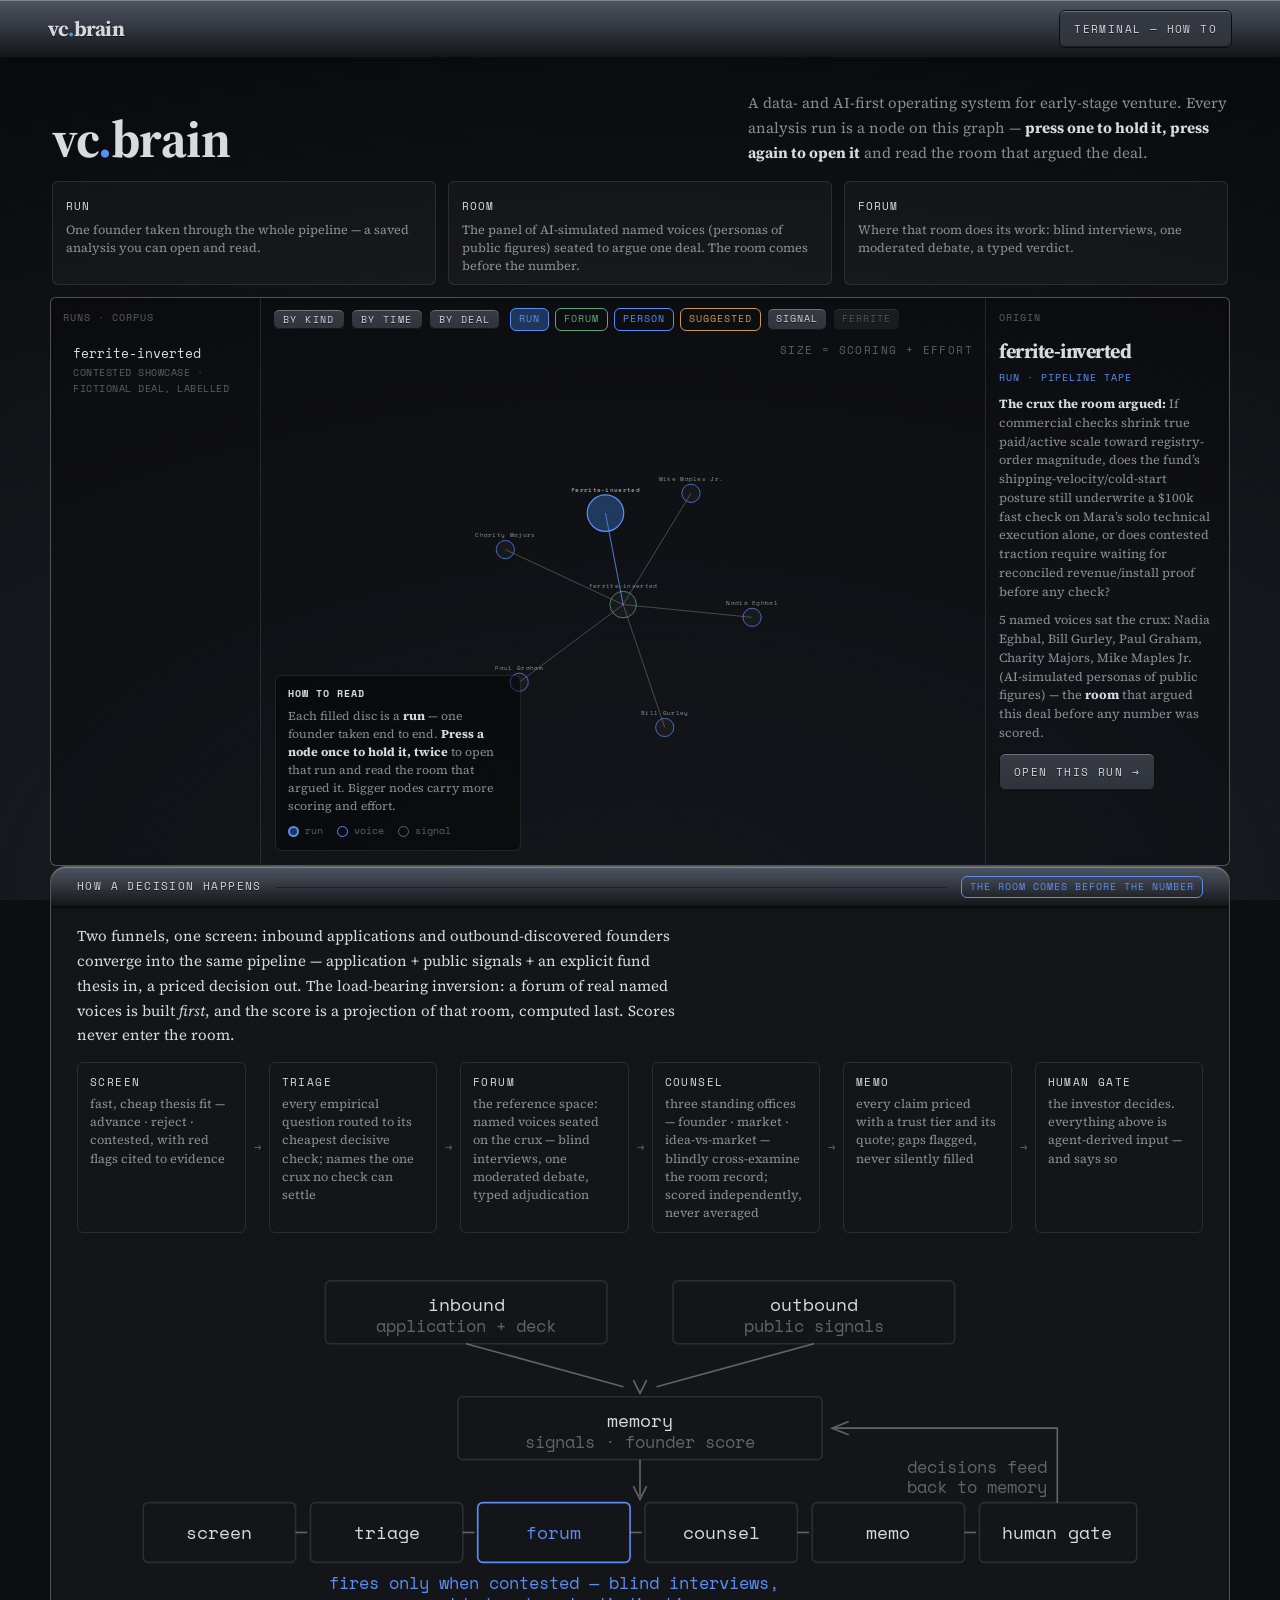
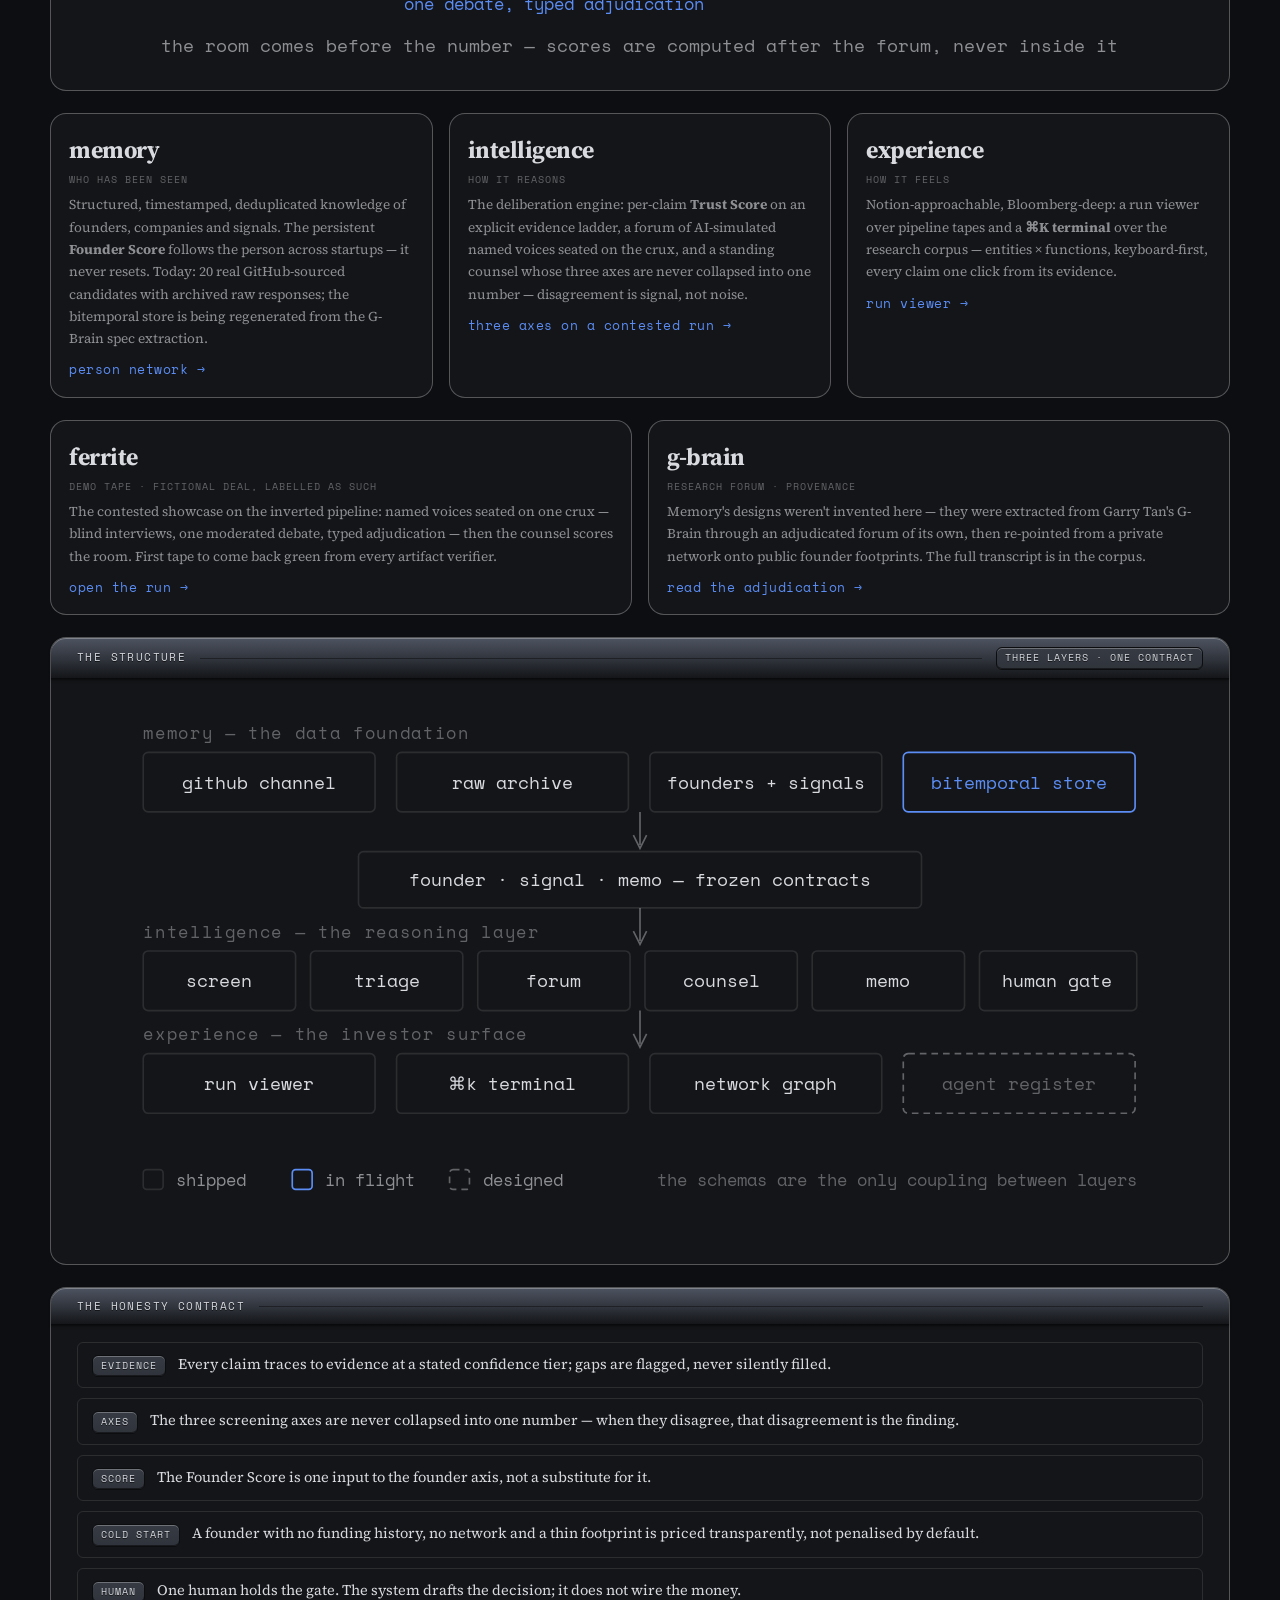
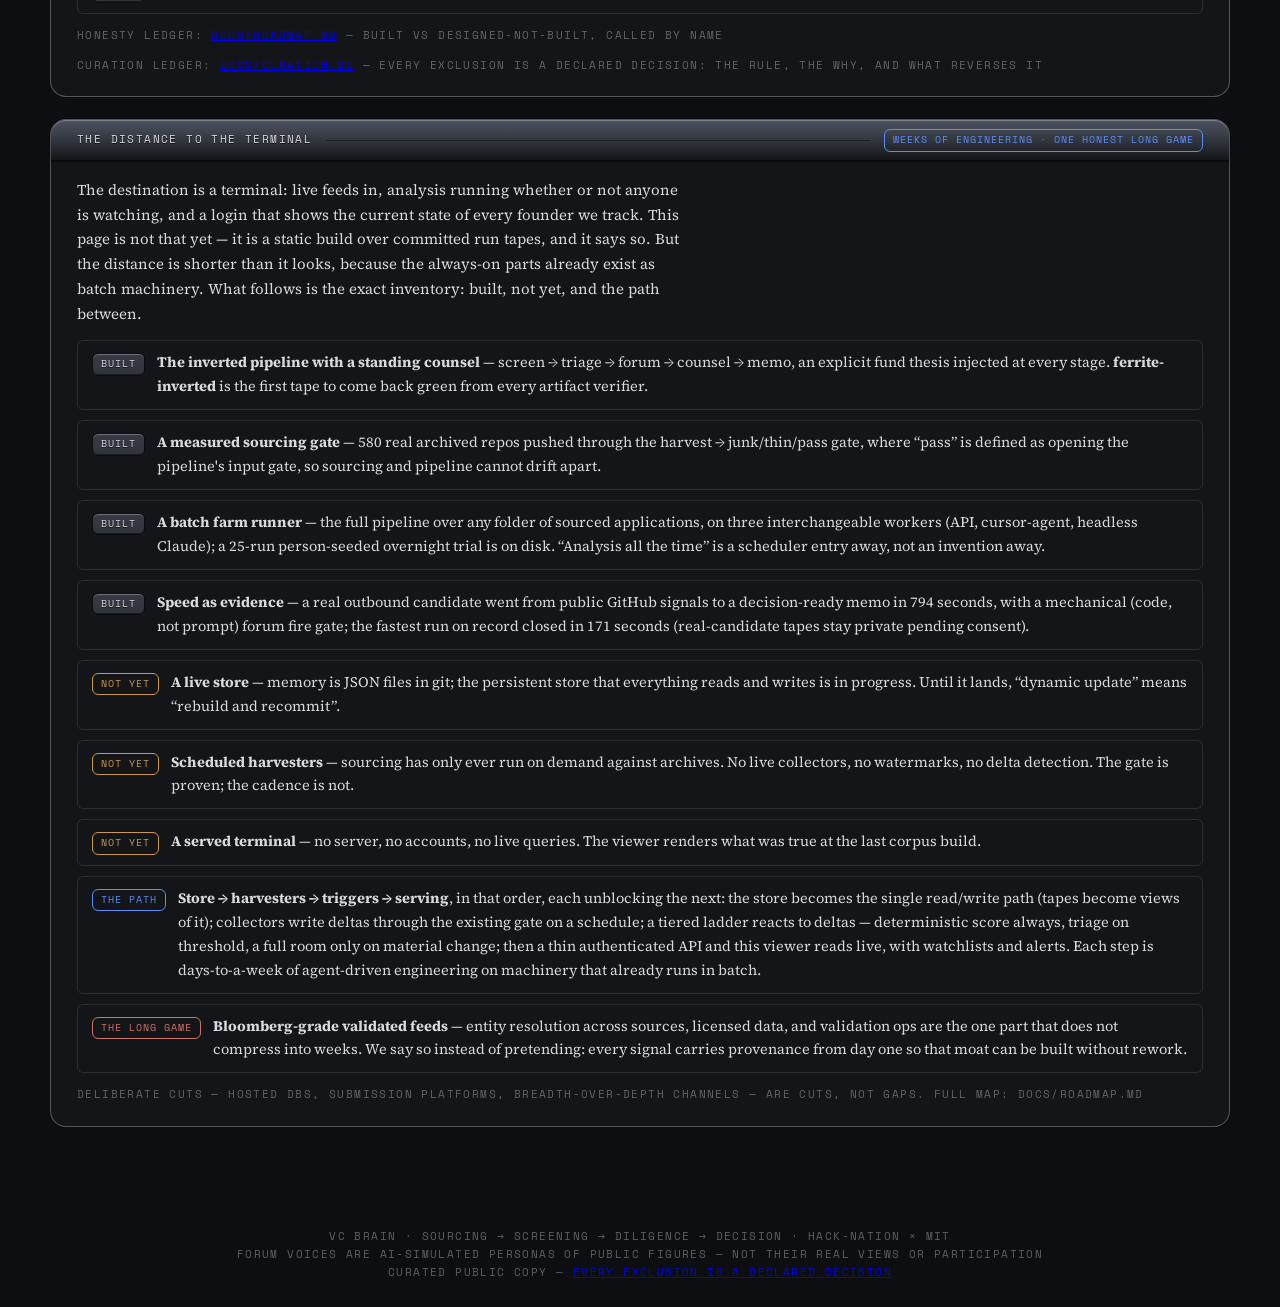
==== commit c4036df7: "Declare the curation decisions: docs/CURATION.md + README + UI ledger links Every exclusion is now a" ====
--- a/index.html
+++ b/index.html
@@ -271,7 +271,8 @@
       <li><span class="sk-chip">human</span><span>One human holds the gate. The system drafts the
         decision; it does not wire the money.</span></li>
     </ul>
-    <p class="ledger-note sk-label">honesty ledger: <a href="docs/ROADMAP.md">docs/ROADMAP.md</a> — built vs designed-not-built, called by name</p>
+    <p class="ledger-note sk-label">honesty ledger: <a href="https://github.com/4r22/Deep_Thought/blob/main/docs/ROADMAP.md">docs/ROADMAP.md</a> — built vs designed-not-built, called by name</p>
+    <p class="ledger-note sk-label">curation ledger: <a href="https://github.com/4r22/Deep_Thought/blob/main/docs/CURATION.md">docs/CURATION.md</a> — every exclusion is a declared decision: the rule, the why, and what reverses it</p>
   </section>
 
   <section class="run-card">
@@ -331,6 +332,7 @@
 <footer class="site-footer sk-label">
   vc brain · sourcing → screening → diligence → decision · hack-nation × mit
   <br>forum voices are AI-simulated personas of public figures — not their real views or participation
+  <br>curated public copy — <a href="https://github.com/4r22/Deep_Thought/blob/main/docs/CURATION.md">every exclusion is a declared decision</a>
 </footer>
 
 <script type="module" src="experience/landing-hub.js?v=2026-07-21-12"></script>
